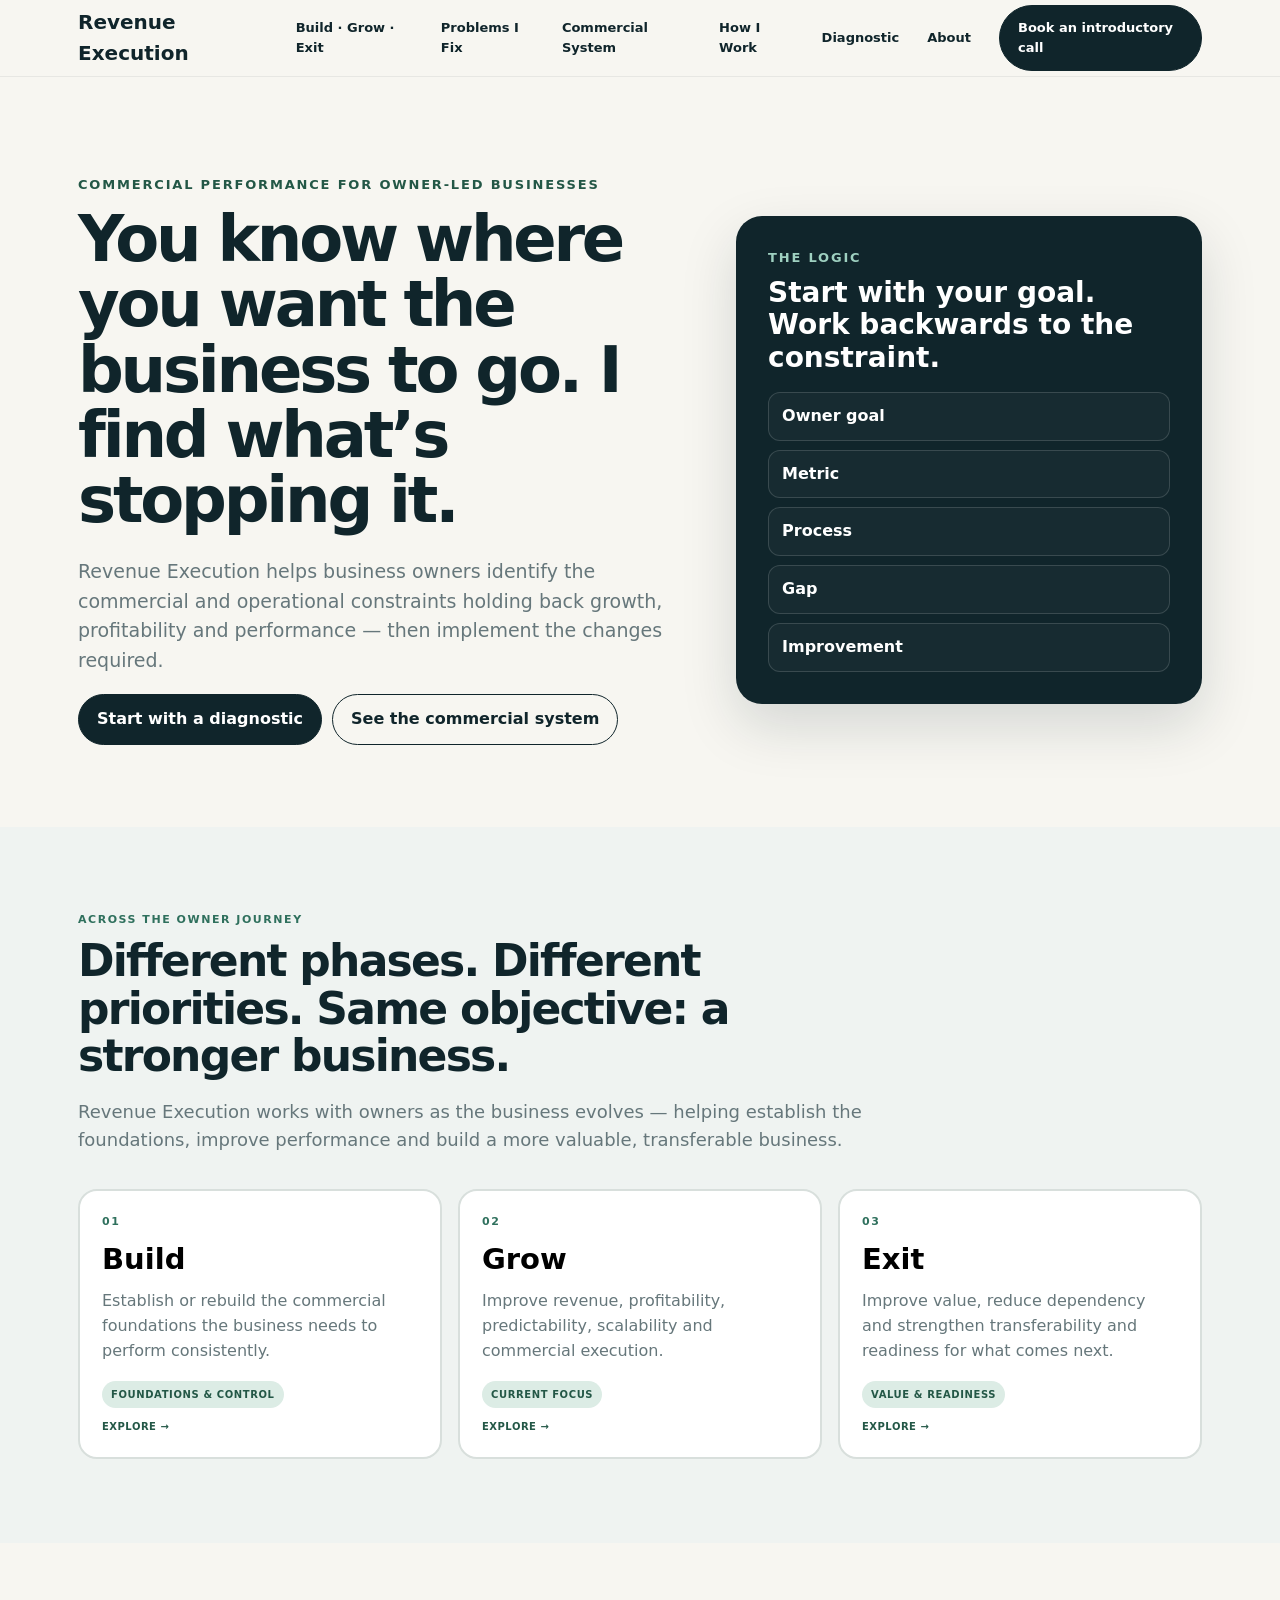
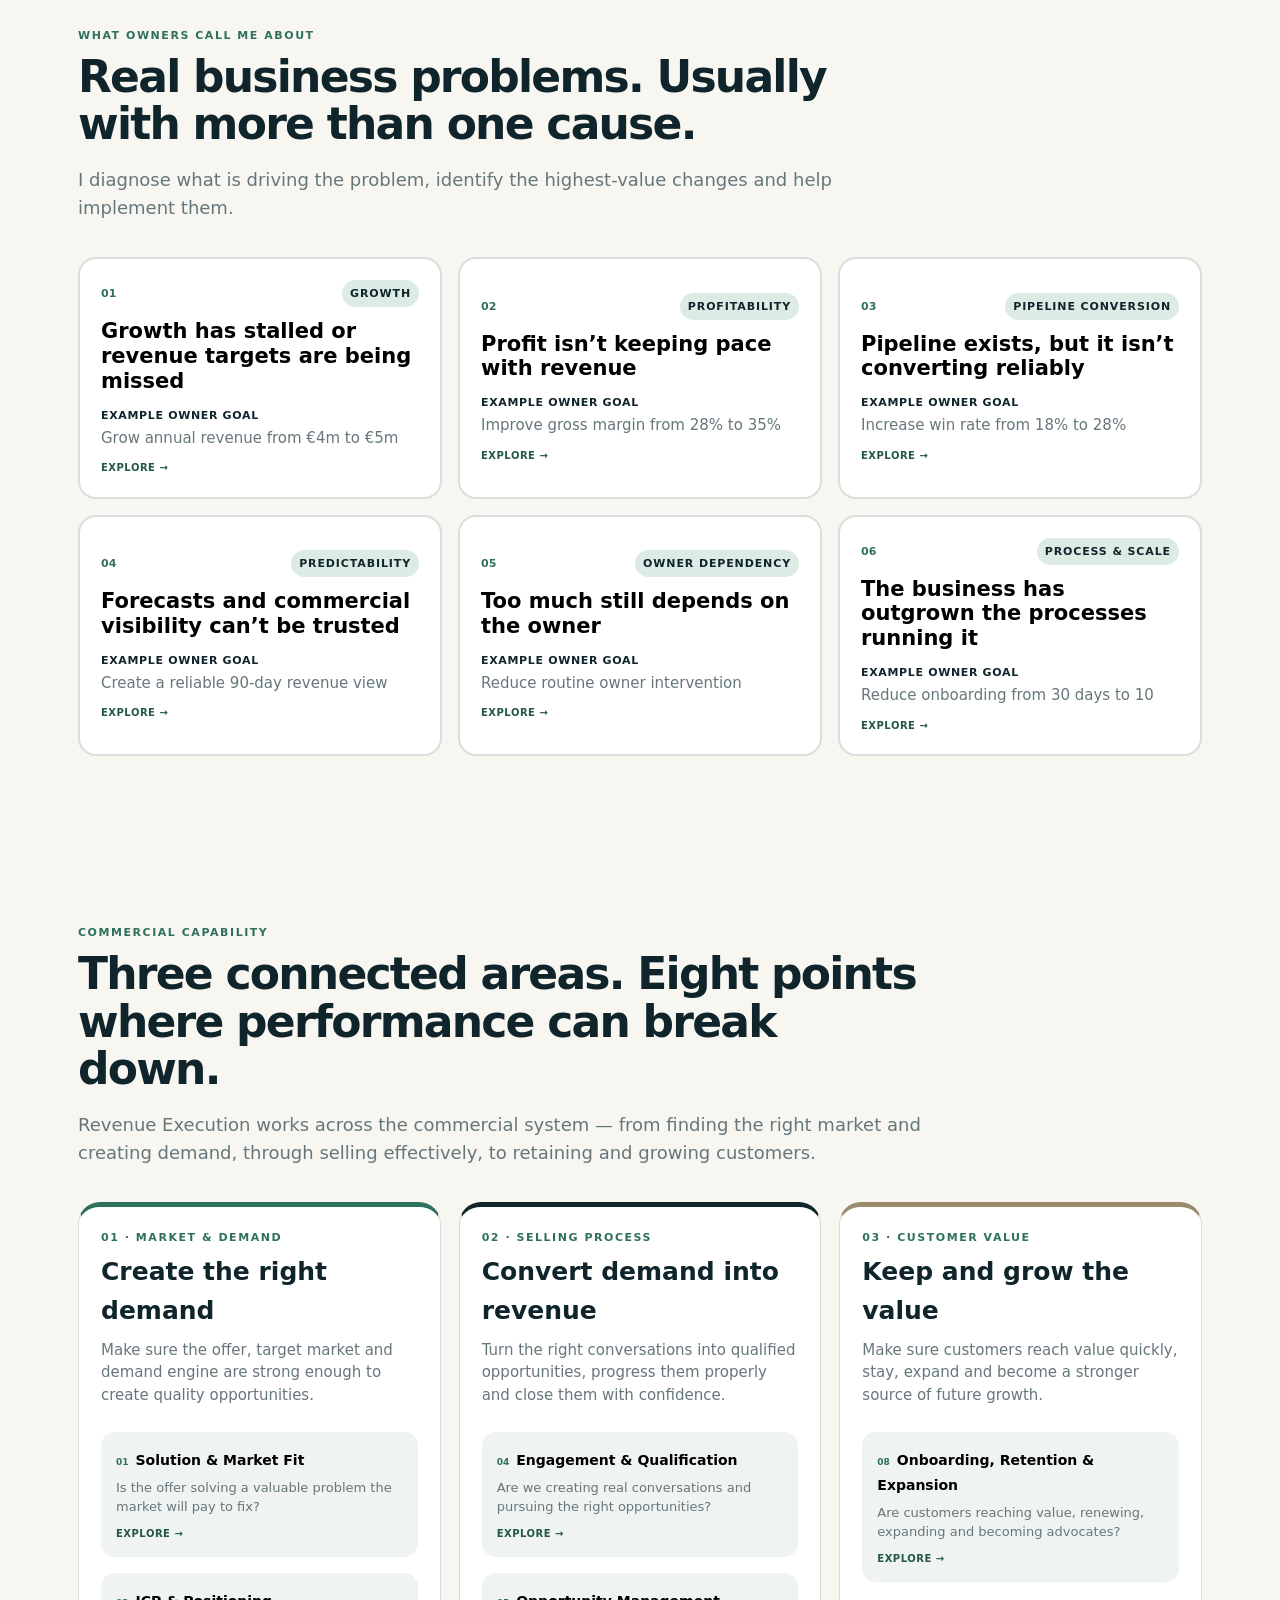
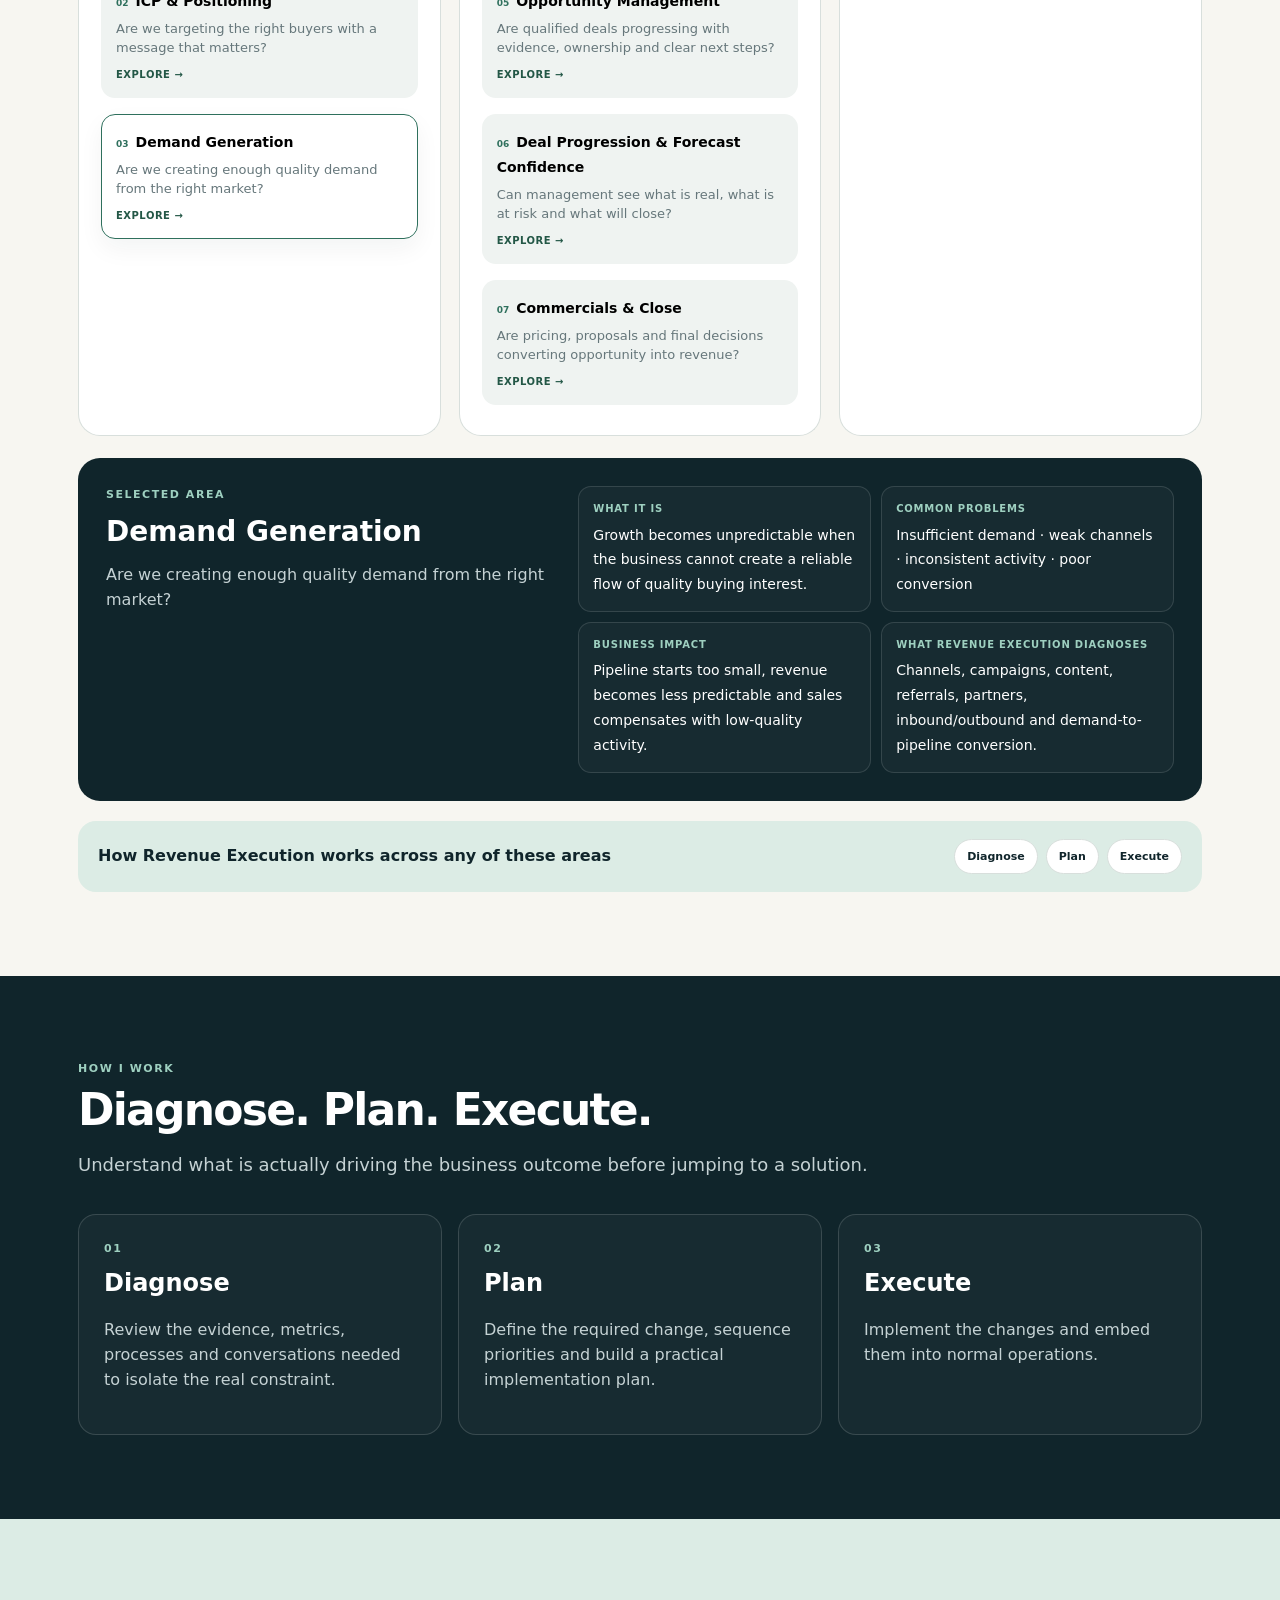
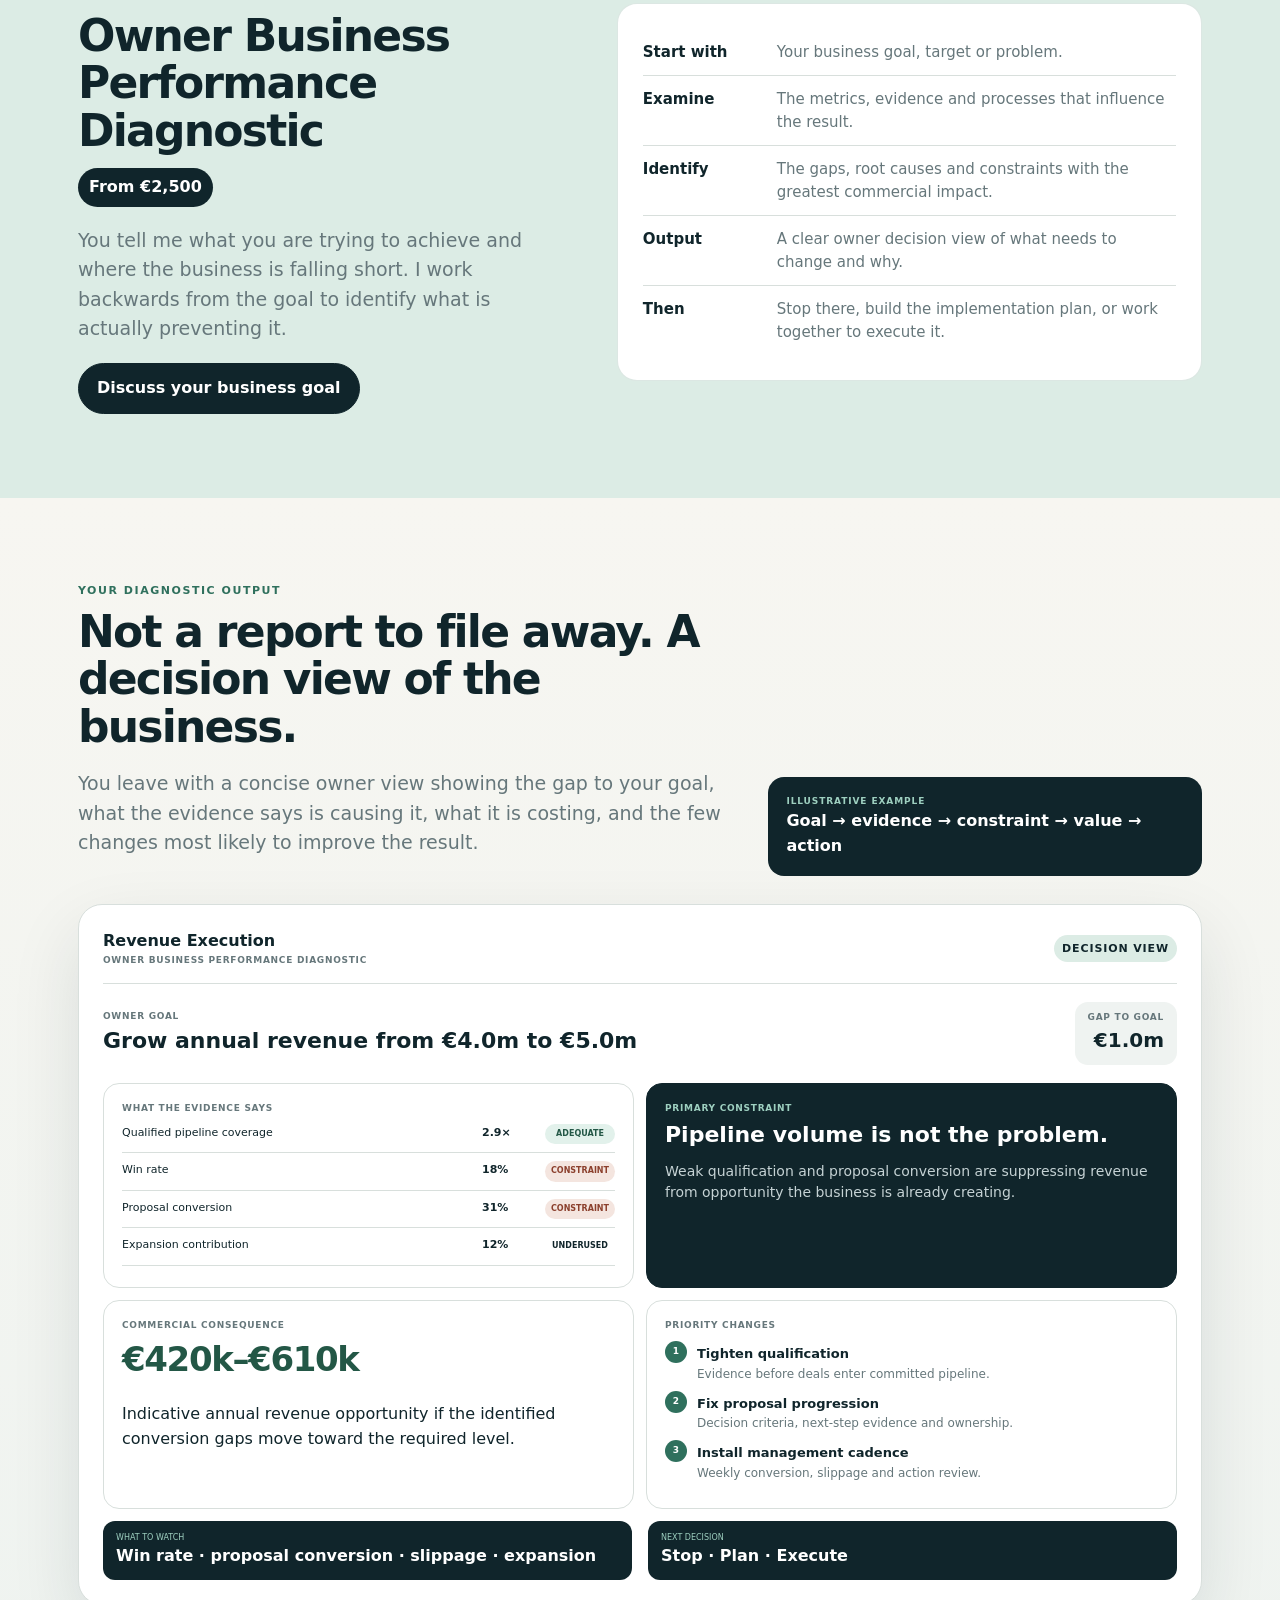
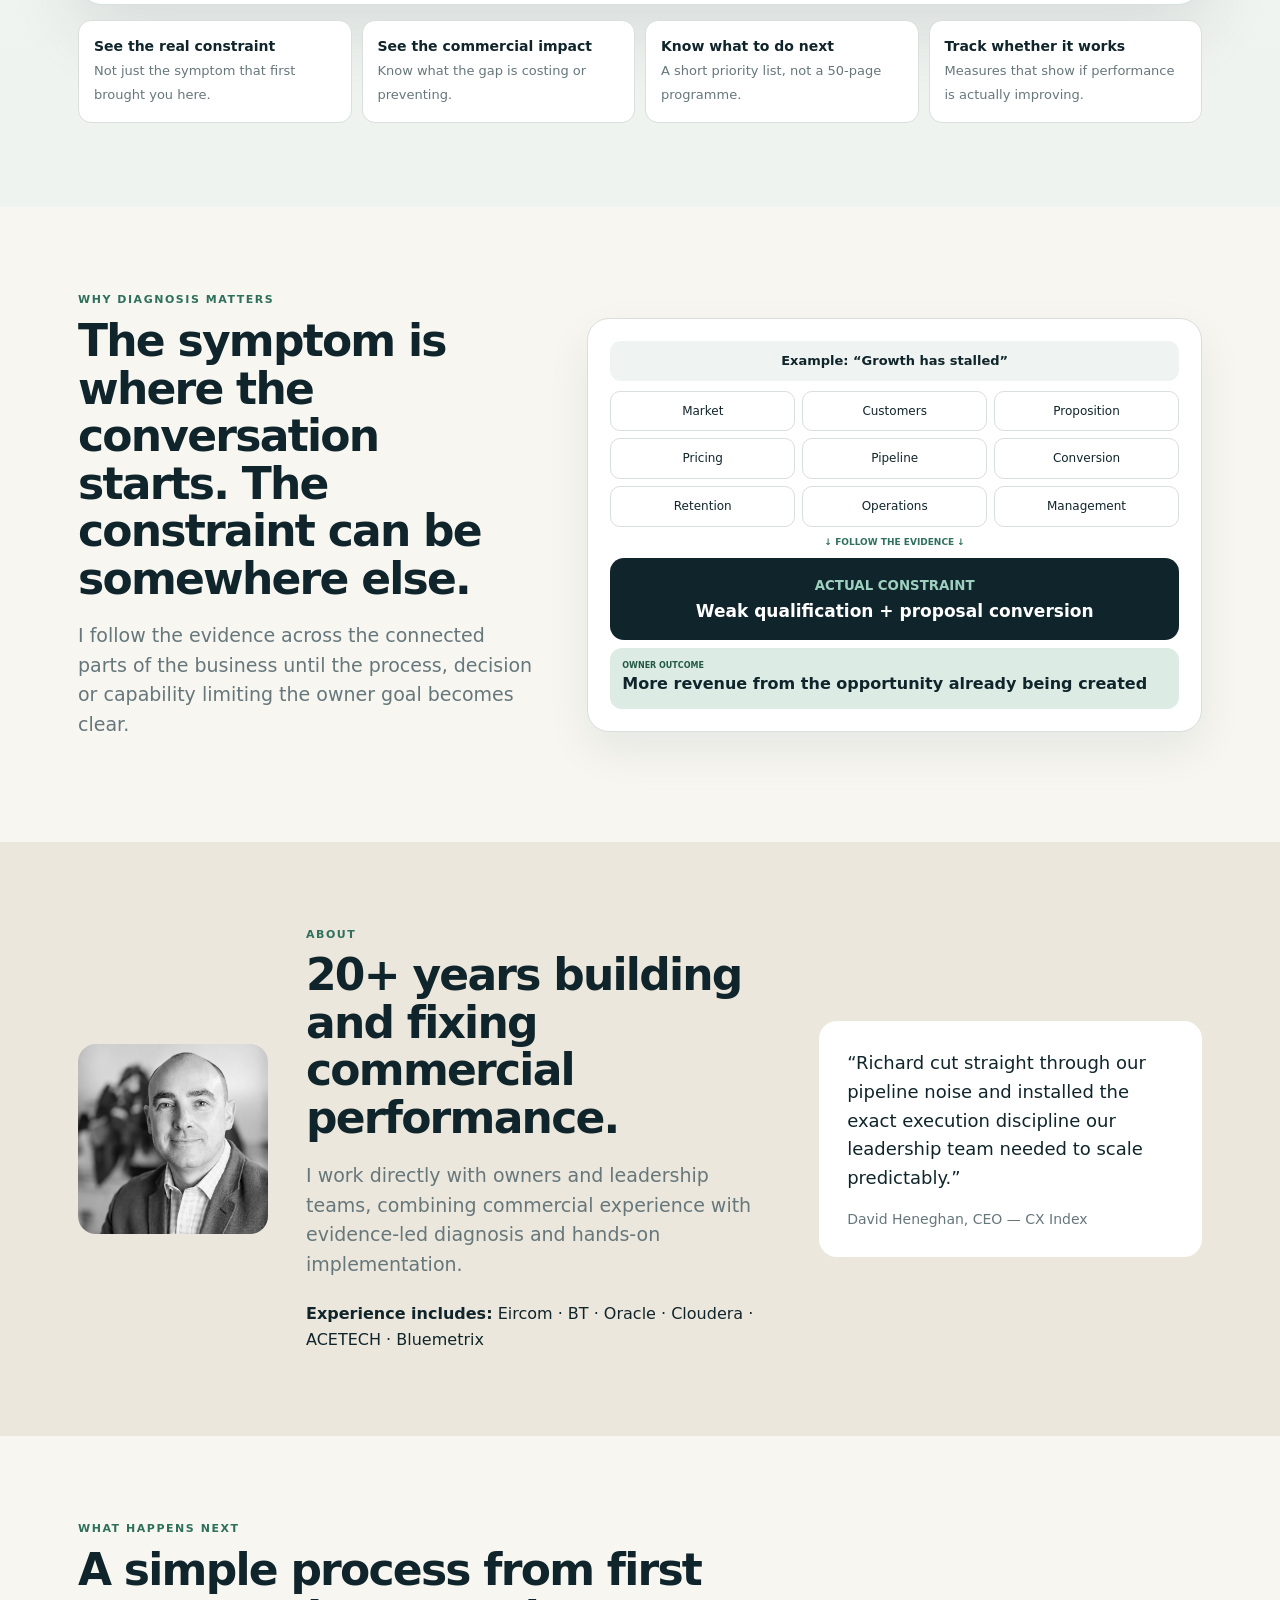
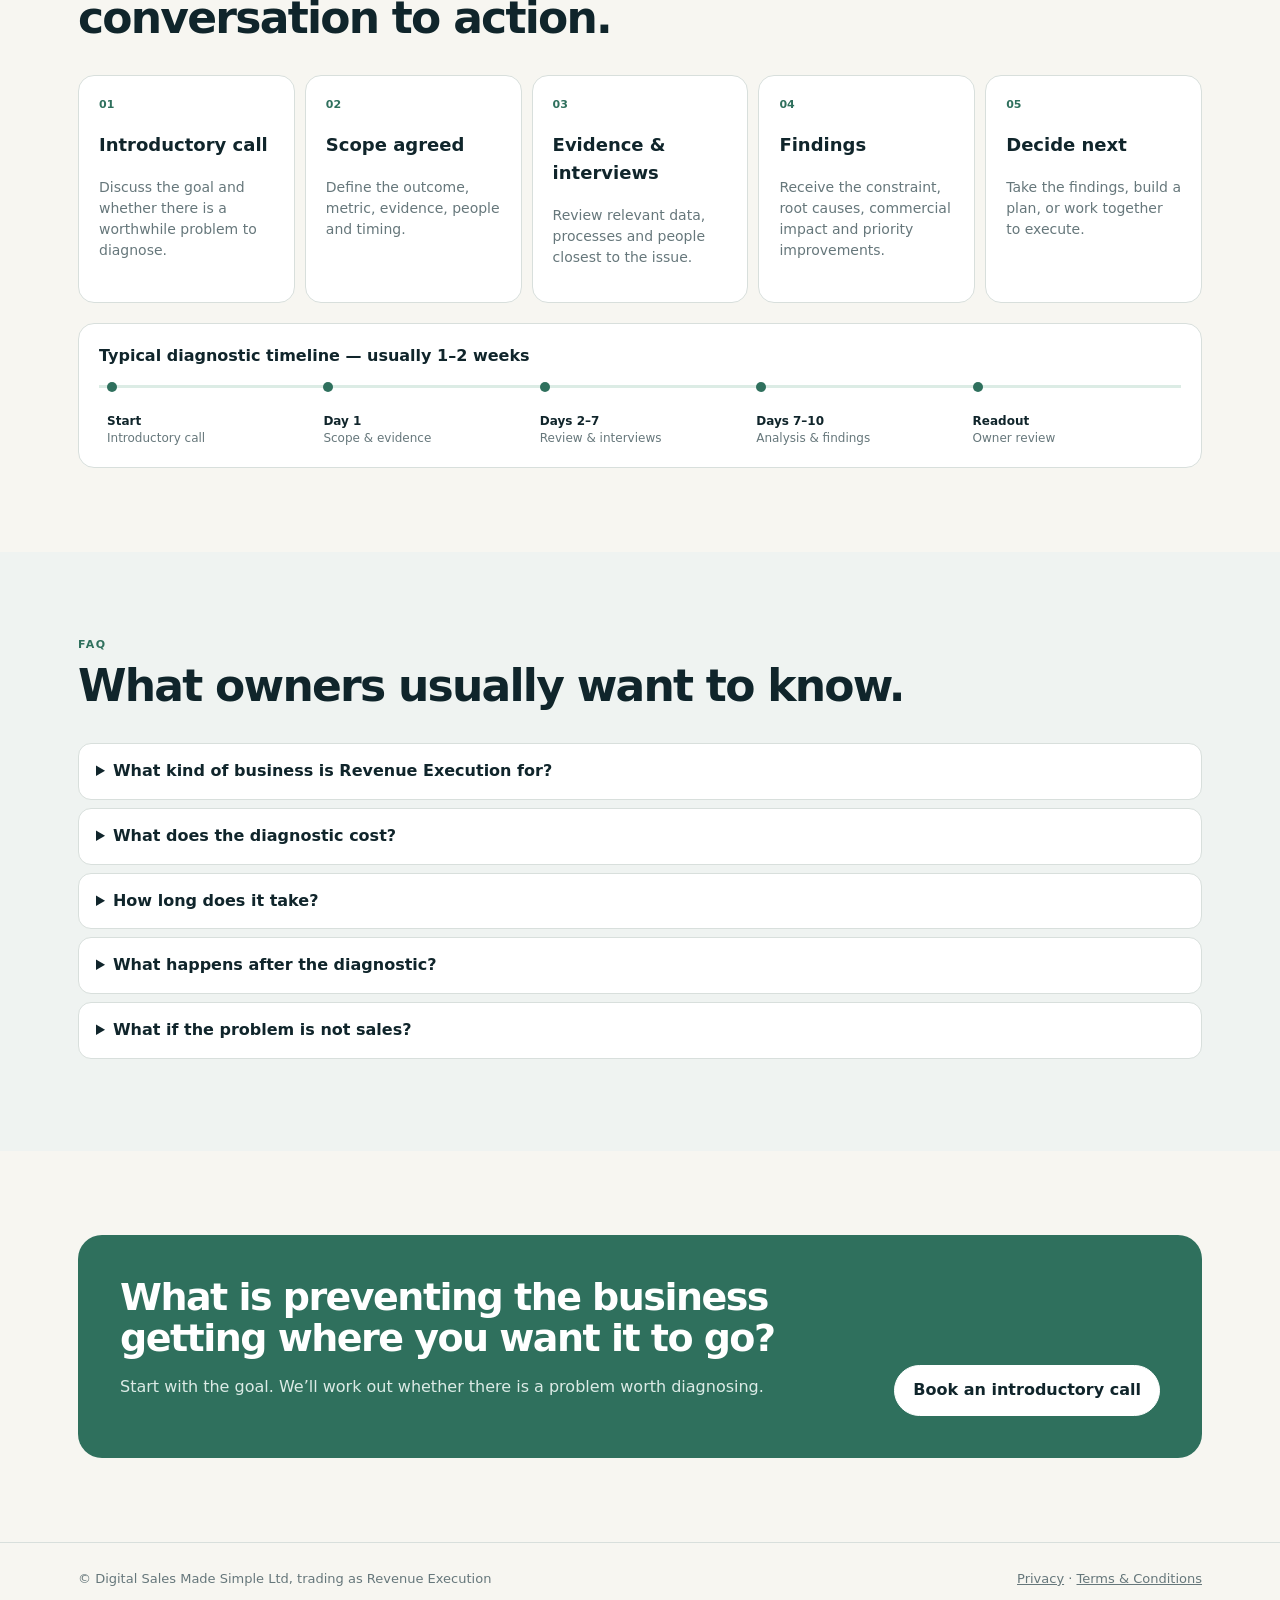
==== index.html @ d306bb5e "Owner website V17: improve expanded detail heading readability" ====
<!doctype html>
<!-- Revenue Execution Owner Website V17 -->
<html lang="en">
<head>
<meta charset="utf-8">
<meta name="viewport" content="width=device-width,initial-scale=1">
<meta name="description" content="Revenue Execution helps business owners identify what is preventing the business achieving its goals, determine what needs to change, and implement the commercial and operational improvements required.">
<title>Revenue Execution — Commercial Performance for Owner-Led Businesses</title>
<style>
:root{--i:#10252b;--p:#f7f6f1;--w:#fff;--m:#dcece5;--g:#2f705d;--g2:#235746;--x:#66777b;--l:#d8dfdc;--s:#eff3f1;--a:#ece7dc}
*{box-sizing:border-box}html{scroll-behavior:smooth}body{margin:0;background:var(--p);color:var(--i);font-family:Inter,system-ui,sans-serif;line-height:1.55}
a{color:inherit;text-decoration:none}.wrap{max-width:1180px;margin:auto;padding:0 28px}
nav{position:sticky;top:0;z-index:20;background:#f7f6f1f2;border-bottom:1px solid #10252b12;backdrop-filter:blur(12px)}
.nav{min-height:76px;display:flex;align-items:center;justify-content:space-between;gap:18px}.brand{font-weight:900;font-size:20px}.links{display:flex;align-items:center;gap:28px;font-size:13px;font-weight:750}
.btn{display:inline-flex;padding:12px 18px;border-radius:999px;background:var(--i);color:#fff;font-weight:800;border:1px solid var(--i)}.btn.alt{background:transparent;color:var(--i)}
section{padding:84px 0}.ey{font-size:11px;text-transform:uppercase;letter-spacing:.14em;color:var(--g);font-weight:900}.hero .ey{font-size:13px;color:var(--g2)}
h1{font-size:64px;line-height:1.02;letter-spacing:-.05em;margin:12px 0 24px}h2{font-size:44px;line-height:1.08;letter-spacing:-.04em;margin:9px 0 14px}
.lead{font-size:19px;color:var(--x);max-width:780px}.hero{padding:98px 0 82px}.hero-grid{display:grid;grid-template-columns:1.12fr .88fr;gap:65px;align-items:center}
.hero-card{background:var(--i);color:#fff;border-radius:26px;padding:32px;box-shadow:0 22px 55px #10252b25}.hero-card h3{font-size:28px;line-height:1.15;margin:9px 0 18px}
.logic{display:grid;gap:9px}.logic span{border:1px solid #ffffff25;border-radius:12px;padding:11px 13px;background:#ffffff08;font-weight:750}
.actions{display:flex;gap:10px;flex-wrap:wrap}.head{max-width:850px;margin-bottom:34px}.head p{color:var(--x);font-size:18px;line-height:1.6}

.journey{background:var(--s)}.journey-grid{display:grid;grid-template-columns:repeat(3,1fr);gap:16px}
.journey-card{width:100%;background:#fff;border:2px solid var(--l);border-radius:19px;padding:22px;min-height:190px;text-align:left;font:inherit;cursor:pointer;transition:.18s}.journey-card:hover,.journey-card.active{border-color:var(--g);transform:translateY(-2px);box-shadow:0 10px 24px #10252b0d}
.journey-card h3{font-size:29px;margin:7px 0}.journey-card p{color:var(--x);margin:0}.tag{display:inline-block;margin-top:17px;background:var(--m);color:var(--g2);padding:6px 9px;border-radius:999px;font-size:10px;font-weight:900;text-transform:uppercase;letter-spacing:.06em}.card-explore{display:block;margin-top:11px;font-size:10px;font-weight:900;color:var(--g2);text-transform:uppercase;letter-spacing:.05em}

.issues{display:grid;grid-template-columns:repeat(3,1fr);gap:16px}.issue{width:100%;background:#fff;border:2px solid var(--l);border-radius:18px;padding:21px;min-height:180px;transition:.18s;text-align:left;font:inherit;cursor:pointer}
.issue:hover,.issue.active{border-color:var(--g);transform:translateY(-2px);box-shadow:0 10px 24px #10252b0d}.top{display:flex;justify-content:space-between;gap:10px;align-items:center}.num{font-size:11px;font-weight:900;color:var(--g)}
.cat{font-size:11px;text-transform:uppercase;letter-spacing:.08em;background:var(--m);color:var(--i);padding:5px 8px;border-radius:999px;font-weight:900}.goal-label{display:block;margin:13px 0 3px;font-size:11px;text-transform:uppercase;letter-spacing:.06em;color:var(--i);font-weight:900}.issue h3{font-size:21px;line-height:1.18;margin:12px 0 8px}.issue p{font-size:15px;line-height:1.5;color:var(--x);margin:0}

.contextdetail{display:none;margin-top:18px;background:#fff;color:var(--i);border:1px solid var(--l);border-radius:18px;padding:22px;grid-template-columns:.8fr 1.2fr;gap:22px;box-shadow:0 12px 28px #10252b0b}.contextdetail.visible{display:grid}
.contextdetail h3{font-size:24px;margin:6px 0 8px}.contextdetail p{color:var(--x);margin:0}.contextdetail .ey{font-size:13px;color:var(--i)!important;letter-spacing:.1em}.contextdetail .goal-label{font-size:12px;color:var(--i)!important;letter-spacing:.06em}.contextgrid{display:grid;grid-template-columns:1fr 1fr;gap:9px}
.contextbox{border:1px solid var(--l);background:var(--s);border-radius:12px;padding:13px}.contextbox b{display:block;font-size:12px;text-transform:uppercase;letter-spacing:.07em;color:var(--g2);margin-bottom:5px}.contextbox span{font-size:14px;line-height:1.5;color:var(--i)}

.commercial{background:var(--p)}.zones{display:grid;grid-template-columns:repeat(3,1fr);gap:18px}
.zone{background:#fff;border:1px solid var(--l);border-radius:22px;padding:22px}.zone.market{border-top:5px solid var(--g)}.zone.sell{border-top:5px solid var(--i)}.zone.customer{border-top:5px solid #9a8b6f}
.zone h3{font-size:25px;margin:7px 0 8px}.zone p{font-size:15px;line-height:1.5;margin:0 0 18px;color:var(--x)}
.stage{width:100%;background:var(--s);border:1px solid transparent;border-radius:14px;padding:15px 14px;margin:8px 0;text-align:left;cursor:pointer;font:inherit;transition:.18s}
.stage:hover,.stage.active{background:#fff;border-color:var(--g);box-shadow:0 10px 24px #10252b0d}.stage .n{font-size:9px;font-weight:900;color:var(--g);margin-right:7px}.stage b{font-size:14px}
.stage small{display:block;color:var(--x);font-size:13px;margin-top:6px;line-height:1.45}.stage .explore{display:block;margin-top:9px;font-size:10px;font-weight:900;color:var(--g2);text-transform:uppercase;letter-spacing:.05em}
.comdetail{margin-top:22px;background:var(--i);color:#fff;border-radius:22px;padding:28px;display:grid;grid-template-columns:.85fr 1.15fr;gap:32px}
.comdetail h3{font-size:28px;margin:7px 0 10px}.comdetail p{color:#c5d2d4;margin:0}.detailgrid{display:grid;grid-template-columns:1fr 1fr;gap:10px}
.box{border:1px solid #ffffff20;background:#ffffff08;border-radius:13px;padding:14px}.box b{display:block;font-size:10px;text-transform:uppercase;letter-spacing:.08em;color:#9ed0c0;margin-bottom:6px}.box span{font-size:14px;line-height:1.5}
.methodbar{margin-top:20px;background:var(--m);border-radius:18px;padding:18px 20px;display:flex;justify-content:space-between;gap:20px;align-items:center}
.methodsteps{display:flex;gap:8px;flex-wrap:wrap}.methodsteps span{background:#fff;border:1px solid var(--l);border-radius:999px;padding:8px 12px;font-size:11px;font-weight:850}

.method{background:var(--i);color:#fff}.steps{display:grid;grid-template-columns:repeat(3,1fr);gap:16px}.step{border:1px solid #ffffff25;border-radius:18px;padding:25px;background:#ffffff08}
.step h3{font-size:24px;margin:8px 0}.step p{color:#c5d2d4}

.diagnostic{background:var(--m)}.diag{display:grid;grid-template-columns:.9fr 1.1fr;gap:60px;align-items:start}.price{display:inline-block;background:var(--i);color:#fff;padding:7px 11px;border-radius:999px;font-weight:850}
.diagbox{background:#fff;border:1px solid #2f705d2b;border-radius:20px;padding:25px}.row{display:grid;grid-template-columns:120px 1fr;gap:14px;padding:12px 0;border-bottom:1px solid var(--l);font-size:15px;line-height:1.5}.row:last-child{border:0}.row span{color:var(--x)}

.output{background:linear-gradient(180deg,var(--p),#eef3f0)}.outhead{display:grid;grid-template-columns:1.2fr .8fr;gap:40px;align-items:end;margin-bottom:28px}
.promise{background:var(--i);color:#fff;border-radius:16px;padding:18px}.promise span{display:block;font-size:9px;text-transform:uppercase;letter-spacing:.1em;color:#9ed0c0;font-weight:900}
.dashboard{background:#fff;border:1px solid var(--l);border-radius:24px;padding:24px;box-shadow:0 28px 70px #10252b1c}.bar,.goal,.foot{display:flex;justify-content:space-between;gap:16px;align-items:center}
.bar{padding-bottom:15px;border-bottom:1px solid var(--l)}.goal{padding:18px 0}.goal strong{font-size:22px}.badge{background:var(--s);padding:9px 13px;border-radius:13px;text-align:right}
.badge span,.label{display:block;font-size:9px;text-transform:uppercase;letter-spacing:.08em;color:var(--x);font-weight:900}.badge b{font-size:20px}.dashgrid{display:grid;grid-template-columns:1fr 1fr;gap:12px}
.card{border:1px solid var(--l);border-radius:16px;padding:18px;min-height:205px}.metric{display:grid;grid-template-columns:1fr 55px 70px;gap:8px;padding:8px 0;border-bottom:1px solid var(--l);font-size:11px}
.metric em{font-style:normal;font-size:8px;font-weight:900;text-transform:uppercase;text-align:center;padding:4px;border-radius:999px}.ok{background:#e2f1eb;color:var(--g2)}.bad{background:#f4e5df;color:#8b3f2c}
.rootcard{background:var(--i);color:#fff;border-color:var(--i)}.rootcard .label{color:#9ed0c0}.rootcard h3{font-size:22px;line-height:1.15;margin:6px 0}.rootcard p{font-size:14px;line-height:1.5;color:#c5d2d4}
.value{font-size:34px;font-weight:900;color:var(--g2);letter-spacing:-.04em}.action{display:grid;grid-template-columns:24px 1fr;gap:8px;margin:8px 0}.action i{font-style:normal;width:22px;height:22px;border-radius:50%;display:grid;place-items:center;background:var(--g);color:#fff;font-size:9px;font-weight:900}
.action b{font-size:13px}.action span{display:block;font-size:12px;line-height:1.4;color:var(--x)}.foot{margin-top:12px}.foot div{flex:1;background:var(--i);color:#fff;border-radius:12px;padding:11px 13px}.foot span{display:block;color:#9ed0c0;font-size:8px;text-transform:uppercase}
.benefits{display:grid;grid-template-columns:repeat(4,1fr);gap:10px;margin-top:15px}.benefits div{background:#fff;border:1px solid var(--l);border-radius:13px;padding:15px}.benefits b{display:block;font-size:14px}.benefits span{font-size:13px;line-height:1.45;color:var(--x)}

.constraint{display:grid;grid-template-columns:.85fr 1.15fr;gap:55px;align-items:center}.map{background:#fff;border:1px solid var(--l);border-radius:22px;padding:22px;box-shadow:0 18px 45px #10252b12}
.symptom{text-align:center;background:var(--s);padding:10px;border-radius:11px;font-weight:850;font-size:13px}.lanes{display:grid;gap:7px;margin-top:10px}.lane{display:grid;grid-template-columns:repeat(3,1fr);gap:7px}
.lane span{border:1px solid var(--l);border-radius:10px;padding:10px;text-align:center;font-size:12px}.arrow{text-align:center;color:var(--g);font-size:9px;font-weight:900;text-transform:uppercase;padding:9px}
.focus{background:var(--i);color:#fff;border-radius:14px;padding:15px;text-align:center}.focus small{color:#9ed0c0;text-transform:uppercase;font-weight:900}.focus strong{display:block;font-size:17px}.result{background:var(--m);border-radius:12px;padding:12px;margin-top:8px}.result span{display:block;font-size:8px;text-transform:uppercase;color:var(--g2);font-weight:900}

.proof{background:var(--a)}.proofgrid{display:grid;grid-template-columns:minmax(0,1.35fr) minmax(320px,.75fr);gap:52px;align-items:center}.about{display:grid;grid-template-columns:190px minmax(0,1fr);gap:38px;align-items:center}.about img{width:190px;aspect-ratio:1;object-fit:cover;border-radius:18px}.about h2{margin:8px 0 20px;max-width:560px}.about .lead{margin:0 0 22px;max-width:620px}.about p:last-child{margin:0;line-height:1.6}
blockquote{margin:0;background:#fff;border-radius:18px;padding:28px;font-size:18px;line-height:1.6}blockquote small{display:block;margin-top:16px;color:var(--x);font-size:14px;line-height:1.45}

.process{display:grid;grid-template-columns:repeat(5,1fr);gap:10px}.pc{background:#fff;border:1px solid var(--l);border-radius:16px;padding:20px;min-height:190px}.pc h3{font-size:18px}.pc p{font-size:14px;line-height:1.5;color:var(--x)}
.timeline{margin-top:20px;background:#fff;border:1px solid var(--l);border-radius:16px;padding:20px}.track{display:grid;grid-template-columns:repeat(5,1fr);margin-top:16px}.t{padding:25px 8px 0;border-top:3px solid var(--m);font-size:12px;line-height:1.4;position:relative}
.t:before{content:"";position:absolute;top:-6px;width:10px;height:10px;border-radius:50%;background:var(--g)}.t span{display:block;color:var(--x)}

.faq{background:var(--s)}details{background:#fff;border:1px solid var(--l);border-radius:13px;padding:0 17px;margin:8px 0}summary{cursor:pointer;font-weight:800;padding:15px 0}details p{color:var(--x);font-size:15px;line-height:1.55}
.cta{background:var(--g);color:#fff;border-radius:24px;padding:42px;display:flex;justify-content:space-between;gap:25px;align-items:end}.cta h2{font-size:38px;margin:0}.cta p{color:#dcebe6}.cta .btn{background:#fff;color:var(--i);border-color:#fff;white-space:nowrap}
footer{padding:26px 0;border-top:1px solid var(--l);font-size:13px;color:var(--x)}.footer{display:flex;justify-content:space-between;gap:15px;flex-wrap:wrap}.footer a{text-decoration:underline}

@media(max-width:980px){
.hero-grid,.diag,.outhead,.constraint,.proofgrid,.comdetail,.contextdetail{grid-template-columns:1fr}
.issues,.steps{grid-template-columns:1fr 1fr}.journey-grid,.zones{grid-template-columns:1fr}.benefits,.process{grid-template-columns:1fr 1fr}
.links a:not(.btn){display:none}h1{font-size:48px}
}
@media(max-width:650px){
.wrap{padding:0 19px}.issues,.steps,.benefits,.process,.dashgrid,.detailgrid,.contextgrid{grid-template-columns:1fr}
.bar,.goal,.foot,.cta,.methodbar{align-items:flex-start;flex-direction:column}.foot div{width:100%}.about{grid-template-columns:1fr}
.track{grid-template-columns:1fr}.t{border-top:0;border-left:3px solid var(--m);padding:4px 0 14px 18px}.t:before{top:4px;left:-6px}.row{grid-template-columns:1fr}.lane{grid-template-columns:1fr}h1{font-size:39px}
}
.links a:not(.btn){transition:color .18s ease,opacity .18s ease}
.links a:not(.btn):hover{color:var(--g);opacity:.88}

</style>
</head>
<body>

<nav><div class="wrap nav">
<a class="brand" href="#top">Revenue Execution</a>
<div class="links">
<a href="#journey">Build · Grow · Exit</a>
<a href="#issues">Problems I Fix</a>
<a href="#commercial">Commercial System</a>
<a href="#method">How I Work</a>
<a href="#diagnostic">Diagnostic</a>
<a href="#about">About</a>
<a class="btn" href="https://calendar.app.google/mh5X91ErPgUXtCqR7" target="_blank">Book an introductory call</a>
</div></div></nav>

<header class="hero" id="top"><div class="wrap hero-grid">
<div>
<div class="ey">Commercial performance for owner-led businesses</div>
<h1>You know where you want the business to go. I find what’s stopping it.</h1>
<p class="lead">Revenue Execution helps business owners identify the commercial and operational constraints holding back growth, profitability and performance — then implement the changes required.</p>
<div class="actions"><a class="btn" href="#diagnostic">Start with a diagnostic</a><a class="btn alt" href="#commercial">See the commercial system</a></div>
</div>
<div class="hero-card">
<div class="ey" style="color:#9ed0c0">The logic</div>
<h3>Start with your goal. Work backwards to the constraint.</h3>
<div class="logic"><span>Owner goal</span><span>Metric</span><span>Process</span><span>Gap</span><span>Improvement</span></div>
</div>
</div></header>

<section class="journey" id="journey"><div class="wrap">
<div class="head"><div class="ey">Across the owner journey</div><h2>Different phases. Different priorities. Same objective: a stronger business.</h2>
<p>Revenue Execution works with owners as the business evolves — helping establish the foundations, improve performance and build a more valuable, transferable business.</p></div>
<div class="journey-grid">
<button class="journey-card" data-journey="0"><div class="ey">01</div><h3>Build</h3><p>Establish or rebuild the commercial foundations the business needs to perform consistently.</p><span class="tag">Foundations & control</span><span class="card-explore">Explore →</span></button>
<button class="journey-card grow" data-journey="1"><div class="ey">02</div><h3>Grow</h3><p>Improve revenue, profitability, predictability, scalability and commercial execution.</p><span class="tag">Current focus</span><span class="card-explore">Explore →</span></button>
<button class="journey-card" data-journey="2"><div class="ey">03</div><h3>Exit</h3><p>Improve value, reduce dependency and strengthen transferability and readiness for what comes next.</p><span class="tag">Value & readiness</span><span class="card-explore">Explore →</span></button>
</div>
<div class="contextdetail" id="journeyDetail"></div>
</div></section>

<section id="issues"><div class="wrap">
<div class="head"><div class="ey">What owners call me about</div><h2>Real business problems. Usually with more than one cause.</h2>
<p>I diagnose what is driving the problem, identify the highest-value changes and help implement them.</p></div>
<div class="issues" id="issuesGrid"></div>
<div class="contextdetail" id="issueDetail"></div>
</div></section>

<section class="commercial" id="commercial"><div class="wrap">
<div class="head"><div class="ey">Commercial capability</div><h2>Three connected areas. Eight points where performance can break down.</h2>
<p>Revenue Execution works across the commercial system — from finding the right market and creating demand, through selling effectively, to retaining and growing customers.</p></div>

<div class="zones">
<div class="zone market">
<div class="ey">01 · Market & Demand</div><h3>Create the right demand</h3>
<p>Make sure the offer, target market and demand engine are strong enough to create quality opportunities.</p>
<button class="stage" data-i="0"><span class="n">01</span><b>Solution & Market Fit</b><small>Is the offer solving a valuable problem the market will pay to fix?</small><span class="explore">Explore →</span></button>
<button class="stage" data-i="1"><span class="n">02</span><b>ICP & Positioning</b><small>Are we targeting the right buyers with a message that matters?</small><span class="explore">Explore →</span></button>
<button class="stage" data-i="2"><span class="n">03</span><b>Demand Generation</b><small>Are we creating enough quality demand from the right market?</small><span class="explore">Explore →</span></button>
</div>

<div class="zone sell">
<div class="ey">02 · Selling Process</div><h3>Convert demand into revenue</h3>
<p>Turn the right conversations into qualified opportunities, progress them properly and close them with confidence.</p>
<button class="stage" data-i="3"><span class="n">04</span><b>Engagement & Qualification</b><small>Are we creating real conversations and pursuing the right opportunities?</small><span class="explore">Explore →</span></button>
<button class="stage" data-i="4"><span class="n">05</span><b>Opportunity Management</b><small>Are qualified deals progressing with evidence, ownership and clear next steps?</small><span class="explore">Explore →</span></button>
<button class="stage" data-i="5"><span class="n">06</span><b>Deal Progression & Forecast Confidence</b><small>Can management see what is real, what is at risk and what will close?</small><span class="explore">Explore →</span></button>
<button class="stage" data-i="6"><span class="n">07</span><b>Commercials & Close</b><small>Are pricing, proposals and final decisions converting opportunity into revenue?</small><span class="explore">Explore →</span></button>
</div>

<div class="zone customer">
<div class="ey">03 · Customer Value</div><h3>Keep and grow the value</h3>
<p>Make sure customers reach value quickly, stay, expand and become a stronger source of future growth.</p>
<button class="stage" data-i="7"><span class="n">08</span><b>Onboarding, Retention & Expansion</b><small>Are customers reaching value, renewing, expanding and becoming advocates?</small><span class="explore">Explore →</span></button>
</div>
</div>

<div class="comdetail" id="comdetail"></div>
<div class="methodbar"><strong>How Revenue Execution works across any of these areas</strong><div class="methodsteps"><span>Diagnose</span><span>Plan</span><span>Execute</span></div></div>
</div></section>

<section class="method" id="method"><div class="wrap">
<div class="head"><div class="ey" style="color:#9ed0c0">How I work</div><h2>Diagnose. Plan. Execute.</h2>
<p style="color:#c5d2d4">Understand what is actually driving the business outcome before jumping to a solution.</p></div>
<div class="steps">
<div class="step"><div class="ey" style="color:#9ed0c0">01</div><h3>Diagnose</h3><p>Review the evidence, metrics, processes and conversations needed to isolate the real constraint.</p></div>
<div class="step"><div class="ey" style="color:#9ed0c0">02</div><h3>Plan</h3><p>Define the required change, sequence priorities and build a practical implementation plan.</p></div>
<div class="step"><div class="ey" style="color:#9ed0c0">03</div><h3>Execute</h3><p>Implement the changes and embed them into normal operations.</p></div>
</div>
</div></section>

<section class="diagnostic" id="diagnostic"><div class="wrap diag">
<div><h2>Owner Business Performance Diagnostic</h2><div class="price">From €2,500</div>
<p class="lead">You tell me what you are trying to achieve and where the business is falling short. I work backwards from the goal to identify what is actually preventing it.</p>
<a class="btn" href="https://calendar.app.google/mh5X91ErPgUXtCqR7" target="_blank">Discuss your business goal</a></div>
<div class="diagbox">
<div class="row"><b>Start with</b><span>Your business goal, target or problem.</span></div>
<div class="row"><b>Examine</b><span>The metrics, evidence and processes that influence the result.</span></div>
<div class="row"><b>Identify</b><span>The gaps, root causes and constraints with the greatest commercial impact.</span></div>
<div class="row"><b>Output</b><span>A clear owner decision view of what needs to change and why.</span></div>
<div class="row"><b>Then</b><span>Stop there, build the implementation plan, or work together to execute it.</span></div>
</div>
</div></section>

<section class="output" id="output"><div class="wrap">
<div class="outhead"><div><div class="ey">Your diagnostic output</div><h2>Not a report to file away. A decision view of the business.</h2>
<p class="lead">You leave with a concise owner view showing the gap to your goal, what the evidence says is causing it, what it is costing, and the few changes most likely to improve the result.</p></div>
<div class="promise"><span>Illustrative example</span><strong>Goal → evidence → constraint → value → action</strong></div></div>

<div class="dashboard">
<div class="bar"><div><b>Revenue Execution</b><div class="label">Owner Business Performance Diagnostic</div></div><div class="cat">Decision view</div></div>
<div class="goal"><div><span class="label">Owner goal</span><strong>Grow annual revenue from €4.0m to €5.0m</strong></div><div class="badge"><span>Gap to goal</span><b>€1.0m</b></div></div>
<div class="dashgrid">
<div class="card"><div class="label">What the evidence says</div><div class="metric"><span>Qualified pipeline coverage</span><b>2.9×</b><em class="ok">Adequate</em></div><div class="metric"><span>Win rate</span><b>18%</b><em class="bad">Constraint</em></div><div class="metric"><span>Proposal conversion</span><b>31%</b><em class="bad">Constraint</em></div><div class="metric"><span>Expansion contribution</span><b>12%</b><em>Underused</em></div></div>
<div class="card rootcard"><div class="label">Primary constraint</div><h3>Pipeline volume is not the problem.</h3><p>Weak qualification and proposal conversion are suppressing revenue from opportunity the business is already creating.</p></div>
<div class="card"><div class="label">Commercial consequence</div><div class="value">€420k–€610k</div><p>Indicative annual revenue opportunity if the identified conversion gaps move toward the required level.</p></div>
<div class="card"><div class="label">Priority changes</div><div class="action"><i>1</i><div><b>Tighten qualification</b><span>Evidence before deals enter committed pipeline.</span></div></div><div class="action"><i>2</i><div><b>Fix proposal progression</b><span>Decision criteria, next-step evidence and ownership.</span></div></div><div class="action"><i>3</i><div><b>Install management cadence</b><span>Weekly conversion, slippage and action review.</span></div></div></div>
</div>
<div class="foot"><div><span>What to watch</span><b>Win rate · proposal conversion · slippage · expansion</b></div><div><span>Next decision</span><b>Stop · Plan · Execute</b></div></div>
</div>

<div class="benefits">
<div><b>See the real constraint</b><span>Not just the symptom that first brought you here.</span></div>
<div><b>See the commercial impact</b><span>Know what the gap is costing or preventing.</span></div>
<div><b>Know what to do next</b><span>A short priority list, not a 50-page programme.</span></div>
<div><b>Track whether it works</b><span>Measures that show if performance is actually improving.</span></div>
</div>
</div></section>

<section><div class="wrap constraint">
<div><div class="ey">Why diagnosis matters</div><h2>The symptom is where the conversation starts. The constraint can be somewhere else.</h2>
<p class="lead">I follow the evidence across the connected parts of the business until the process, decision or capability limiting the owner goal becomes clear.</p></div>
<div class="map"><div class="symptom">Example: “Growth has stalled”</div>
<div class="lanes"><div class="lane"><span>Market</span><span>Customers</span><span>Proposition</span></div><div class="lane"><span>Pricing</span><span>Pipeline</span><span>Conversion</span></div><div class="lane"><span>Retention</span><span>Operations</span><span>Management</span></div></div>
<div class="arrow">↓ follow the evidence ↓</div><div class="focus"><small>Actual constraint</small><strong>Weak qualification + proposal conversion</strong></div>
<div class="result"><span>Owner outcome</span><b>More revenue from the opportunity already being created</b></div></div>
</div></section>

<section class="proof" id="about"><div class="wrap proofgrid">
<div class="about"><img src="richard-fox-bw.png" alt="Richard Fox, Revenue Execution"><div><div class="ey">About</div><h2>20+ years building and fixing commercial performance.</h2>
<p class="lead">I work directly with owners and leadership teams, combining commercial experience with evidence-led diagnosis and hands-on implementation.</p>
<p><b>Experience includes:</b> Eircom · BT · Oracle · Cloudera · ACETECH · Bluemetrix</p></div></div>
<blockquote>“Richard cut straight through our pipeline noise and installed the exact execution discipline our leadership team needed to scale predictably.”<small>David Heneghan, CEO — CX Index</small></blockquote>
</div></section>

<section id="process"><div class="wrap">
<div class="head"><div class="ey">What happens next</div><h2>A simple process from first conversation to action.</h2></div>
<div class="process">
<div class="pc"><div class="num">01</div><h3>Introductory call</h3><p>Discuss the goal and whether there is a worthwhile problem to diagnose.</p></div>
<div class="pc"><div class="num">02</div><h3>Scope agreed</h3><p>Define the outcome, metric, evidence, people and timing.</p></div>
<div class="pc"><div class="num">03</div><h3>Evidence & interviews</h3><p>Review relevant data, processes and people closest to the issue.</p></div>
<div class="pc"><div class="num">04</div><h3>Findings</h3><p>Receive the constraint, root causes, commercial impact and priority improvements.</p></div>
<div class="pc"><div class="num">05</div><h3>Decide next</h3><p>Take the findings, build a plan, or work together to execute.</p></div>
</div>
<div class="timeline"><b>Typical diagnostic timeline — usually 1–2 weeks</b><div class="track">
<div class="t"><b>Start</b><span>Introductory call</span></div><div class="t"><b>Day 1</b><span>Scope & evidence</span></div><div class="t"><b>Days 2–7</b><span>Review & interviews</span></div><div class="t"><b>Days 7–10</b><span>Analysis & findings</span></div><div class="t"><b>Readout</b><span>Owner review</span></div>
</div></div>
</div></section>

<section class="faq" id="faq"><div class="wrap">
<div class="head"><div class="ey">FAQ</div><h2>What owners usually want to know.</h2></div>
<details><summary>What kind of business is Revenue Execution for?</summary><p>Owner-led businesses where growth, profitability, predictability, owner dependency or process constraints are materially affecting performance.</p></details>
<details><summary>What does the diagnostic cost?</summary><p>The Owner Business Performance Diagnostic starts from €2,500. Final scope depends on the outcome, evidence available and processes examined.</p></details>
<details><summary>How long does it take?</summary><p>Typically 1–2 weeks, depending on scope and access to information and people.</p></details>
<details><summary>What happens after the diagnostic?</summary><p>You can stop with the findings, ask me to build the implementation plan, or engage Revenue Execution to help execute the changes.</p></details>
<details><summary>What if the problem is not sales?</summary><p>That is why the work starts with diagnosis. The constraint may sit in market fit, demand generation, pricing, retention, operations, management, process, data or execution.</p></details>
</div></section>

<section><div class="wrap"><div class="cta"><div><h2>What is preventing the business getting where you want it to go?</h2><p>Start with the goal. We’ll work out whether there is a problem worth diagnosing.</p></div>
<a class="btn" href="https://calendar.app.google/mh5X91ErPgUXtCqR7" target="_blank">Book an introductory call</a></div></div></section>

<footer><div class="wrap footer"><div>© Digital Sales Made Simple Ltd, trading as Revenue Execution</div><div><a href="privacy.html">Privacy</a> · <a href="terms.html">Terms &amp; Conditions</a></div></div></footer>

<script>
const issueData=[
['growth','Growth','Growth has stalled or revenue targets are being missed','Grow annual revenue from €4m to €5m'],
['profit','Profitability','Profit isn’t keeping pace with revenue','Improve gross margin from 28% to 35%'],
['pipeline','Pipeline Conversion','Pipeline exists, but it isn’t converting reliably','Increase win rate from 18% to 28%'],
['predict','Predictability','Forecasts and commercial visibility can’t be trusted','Create a reliable 90-day revenue view'],
['dependency','Owner Dependency','Too much still depends on the owner','Reduce routine owner intervention'],
['scale','Process & Scale','The business has outgrown the processes running it','Reduce onboarding from 30 days to 10']
];
const ig=document.getElementById('issuesGrid');
issueData.forEach((d,i)=>{ig.innerHTML+=`<button class="issue" data-issue="${i}"><div class="top"><span class="num">0${i+1}</span><span class="cat">${d[1]}</span></div><h3>${d[2]}</h3><span class="goal-label">Example owner goal</span><p>${d[3]}</p><span class="card-explore">Explore →</span></button>`});

const journeyData=[
["Build","The business needs stronger commercial foundations before growth can become consistent.","Clarify the offer, target market, roles, core processes and management visibility.","Ad-hoc selling · unclear ownership · inconsistent process · limited visibility","Build the commercial foundations, controls and operating discipline needed for repeatable performance."],
["Grow","The foundations exist, but performance is not improving fast enough or consistently enough.","Increase revenue, profitability, predictability, conversion and scalability without adding unnecessary complexity.","Stalled growth · weak conversion · unreliable forecasts · margin pressure · owner bottlenecks","Identify the constraints holding back the growth goal and implement the highest-value commercial and operational improvements."],
["Exit","The priority shifts toward value, transferability and reducing risk or dependency before a future transaction or succession event.","Strengthen recurring performance, management independence, customer quality, predictability and evidence of commercial maturity.","Founder dependency · concentrated revenue · weak forecasting · inconsistent process · limited management visibility","Improve the quality, resilience and transferability of commercial performance so value is easier to evidence and defend."]
];
const journeyDetail=document.getElementById('journeyDetail');
const journeyButtons=[...document.querySelectorAll('.journey-card')];
function showJourney(i){const s=journeyData[i];journeyButtons.forEach((b,j)=>b.classList.toggle('active',j===i));journeyDetail.classList.add('visible');journeyDetail.innerHTML=`<div><div class="ey" style="color:#9ed0c0">${s[0]} context</div><h3>${s[0]}</h3><p>${s[1]}</p></div><div class="contextgrid"><div class="contextbox"><b>Owner priorities</b><span>${s[2]}</span></div><div class="contextbox"><b>Common constraints</b><span>${s[3]}</span></div><div class="contextbox" style="grid-column:1/-1"><b>How Revenue Execution helps</b><span>${s[4]}</span></div></div>`;}
journeyButtons.forEach(b=>b.addEventListener('click',()=>{showJourney(+b.dataset.journey);if(window.innerWidth<700)journeyDetail.scrollIntoView({behavior:'smooth',block:'start'});}));

const issueFlows=[
["Growth","Grow annual revenue from €4m to €5m","Revenue mix · pipeline creation · conversion · pricing · retention/expansion · commercial execution","Insufficient quality demand · weak ICP/message fit · poor qualification · low win rate · underused expansion","Find the highest-consequence growth constraint and quantify the improvement opportunity."],
["Profitability","Improve gross margin from 28% to 35%","Pricing · discounting · customer/product mix · delivery cost · rework · commercial terms","Discount leakage · poor pricing discipline · unprofitable work · avoidable delivery cost","Identify where margin is being lost and which commercial or operational changes will recover it."],
["Pipeline Conversion","Increase win rate from 18% to 28%","Qualification · stage progression · buyer evidence · proposal conversion · deal inspection","Inflated pipeline · weak qualification · stalled deals · poor proposals · late-stage loss","Separate pipeline volume from conversion quality and identify where real opportunities are being lost."],
["Predictability","Create a reliable 90-day revenue view","Pipeline coverage · stage evidence · forecast logic · slippage · renewal/expansion visibility","Forecast noise · optimistic stages · missing next steps · repeated slippage · late surprises","Establish which evidence and management disciplines are needed for a trustworthy forward revenue view."],
["Owner Dependency","Reduce routine owner intervention","Decision rights · management capability · customer relationships · process ownership · reporting","Owner approves everything · key relationships sit with founder · weak delegation · limited management visibility","Identify where dependency is structural and what needs to change for the business to operate with less owner involvement."],
["Process & Scale","Reduce onboarding from 30 days to 10","Workflow · handoffs · roles · systems · automation · management cadence","Manual work · repeated handoffs · rework · unclear ownership · process variation","Find the process bottlenecks preventing scale and define the changes that will improve throughput and consistency."]
];
const issueDetail=document.getElementById('issueDetail');
const issueButtons=[...document.querySelectorAll('.issue')];
function showIssue(i){const s=issueFlows[i];issueButtons.forEach((b,j)=>b.classList.toggle('active',j===i));issueDetail.classList.add('visible');issueDetail.innerHTML=`<div><div class="ey" style="color:#9ed0c0">${s[0]}</div><span class="goal-label" style="color:#9ed0c0">Example owner goal</span><h3>${s[1]}</h3><p>Start with the owner outcome, then work backwards through the evidence.</p></div><div class="contextgrid"><div class="contextbox"><b>What we examine</b><span>${s[2]}</span></div><div class="contextbox"><b>Common causes</b><span>${s[3]}</span></div><div class="contextbox" style="grid-column:1/-1"><b>Diagnostic objective</b><span>${s[4]}</span></div></div>`;}
issueButtons.forEach(b=>b.addEventListener('click',()=>{showIssue(+b.dataset.issue);if(window.innerWidth<700)issueDetail.scrollIntoView({behavior:'smooth',block:'start'});}));

const stages=[
["Solution & Market Fit","Is the offer solving a valuable problem the market will pay to fix?","Weak solution value or weak market fit makes every downstream commercial activity harder.","Weak differentiation · unclear value · low urgency · poor proof","Lower conversion, longer sales cycles, more price pressure and wasted commercial effort.","Customer value, problem urgency, willingness to pay, proof and differentiation."],
["ICP & Positioning","Are we targeting the right buyers with a message that matters?","Poor targeting and weak positioning waste demand-generation and selling effort before the process really starts.","Wrong accounts · weak persona fit · generic messaging · low response","Higher acquisition cost, low-quality pipeline and weak meeting conversion.","ICP, buyer roles, use cases, positioning, messaging and historical conversion."],
["Demand Generation","Are we creating enough quality demand from the right market?","Growth becomes unpredictable when the business cannot create a reliable flow of quality buying interest.","Insufficient demand · weak channels · inconsistent activity · poor conversion","Pipeline starts too small, revenue becomes less predictable and sales compensates with low-quality activity.","Channels, campaigns, content, referrals, partners, inbound/outbound and demand-to-pipeline conversion."],
["Engagement & Qualification","Are we creating real conversations and pursuing the right opportunities?","The business needs both enough engagement and discipline to separate real opportunities from noise.","Low meeting conversion · weak follow-up · pipeline inflation · poor disqualification","Selling capacity is wasted, pipeline confidence falls and win rates suffer.","Targeting, engagement, buyer evidence, qualification quality and disqualification discipline."],
["Opportunity Management","Are qualified deals progressing with evidence, ownership and clear next steps?","Qualified opportunities still need structured progression toward a buyer decision.","Stalled deals · ageing pipeline · unclear next actions · weak ownership","Sales cycles lengthen, deals slip and revenue is delayed or lost.","Stage progression, next actions, buyer commitments, ageing and ownership."],
["Deal Progression & Forecast Confidence","Can management see what is real, what is at risk and what will close?","Owners need reliable visibility early enough to intervene before revenue slips.","Forecast noise · slippage · weak evidence · late intervention","Poor visibility creates surprise misses, weak decisions and late management intervention.","Deal inspection, stage confidence, forecast logic, slippage and management cadence."],
["Commercials & Close","Are pricing, proposals and final decisions converting opportunity into revenue?","Late-stage commercial friction can destroy value created throughout the selling process.","Weak proposals · discount leakage · terms friction · late-stage loss","Margin erodes, decisions slow and otherwise winnable deals are lost.","Proposal quality, pricing, discounts, terms, negotiation, win/loss and close conversion."],
["Onboarding, Retention & Expansion","Are customers reaching value, renewing, expanding and becoming advocates?","Commercialisation is incomplete if customers sign but fail to realise value, renew or grow.","Slow onboarding · churn risk · weak expansion · low referencability","Lifetime value falls, churn rises and the business becomes too dependent on new-logo acquisition.","Time-to-value, adoption, retention, renewal, expansion and customer advocacy."]
]
const comdetail=document.getElementById("comdetail");
const buttons=[...document.querySelectorAll(".stage")];
function showStage(i){
 const s=stages[i];
 buttons.forEach((b,j)=>b.classList.toggle("active",j===i));
 comdetail.innerHTML=`<div><div class="ey" style="color:#9ed0c0">Selected area</div><h3>${s[0]}</h3><p>${s[1]}</p></div><div class="detailgrid"><div class="box"><b>What it is</b><span>${s[2]}</span></div><div class="box"><b>Common problems</b><span>${s[3]}</span></div><div class="box"><b>Business impact</b><span>${s[4]}</span></div><div class="box"><b>What Revenue Execution diagnoses</b><span>${s[5]}</span></div></div>`;
}
buttons.forEach(b=>b.addEventListener("click",()=>showStage(+b.dataset.i)));
showStage(2);
</script>
</body>
</html>
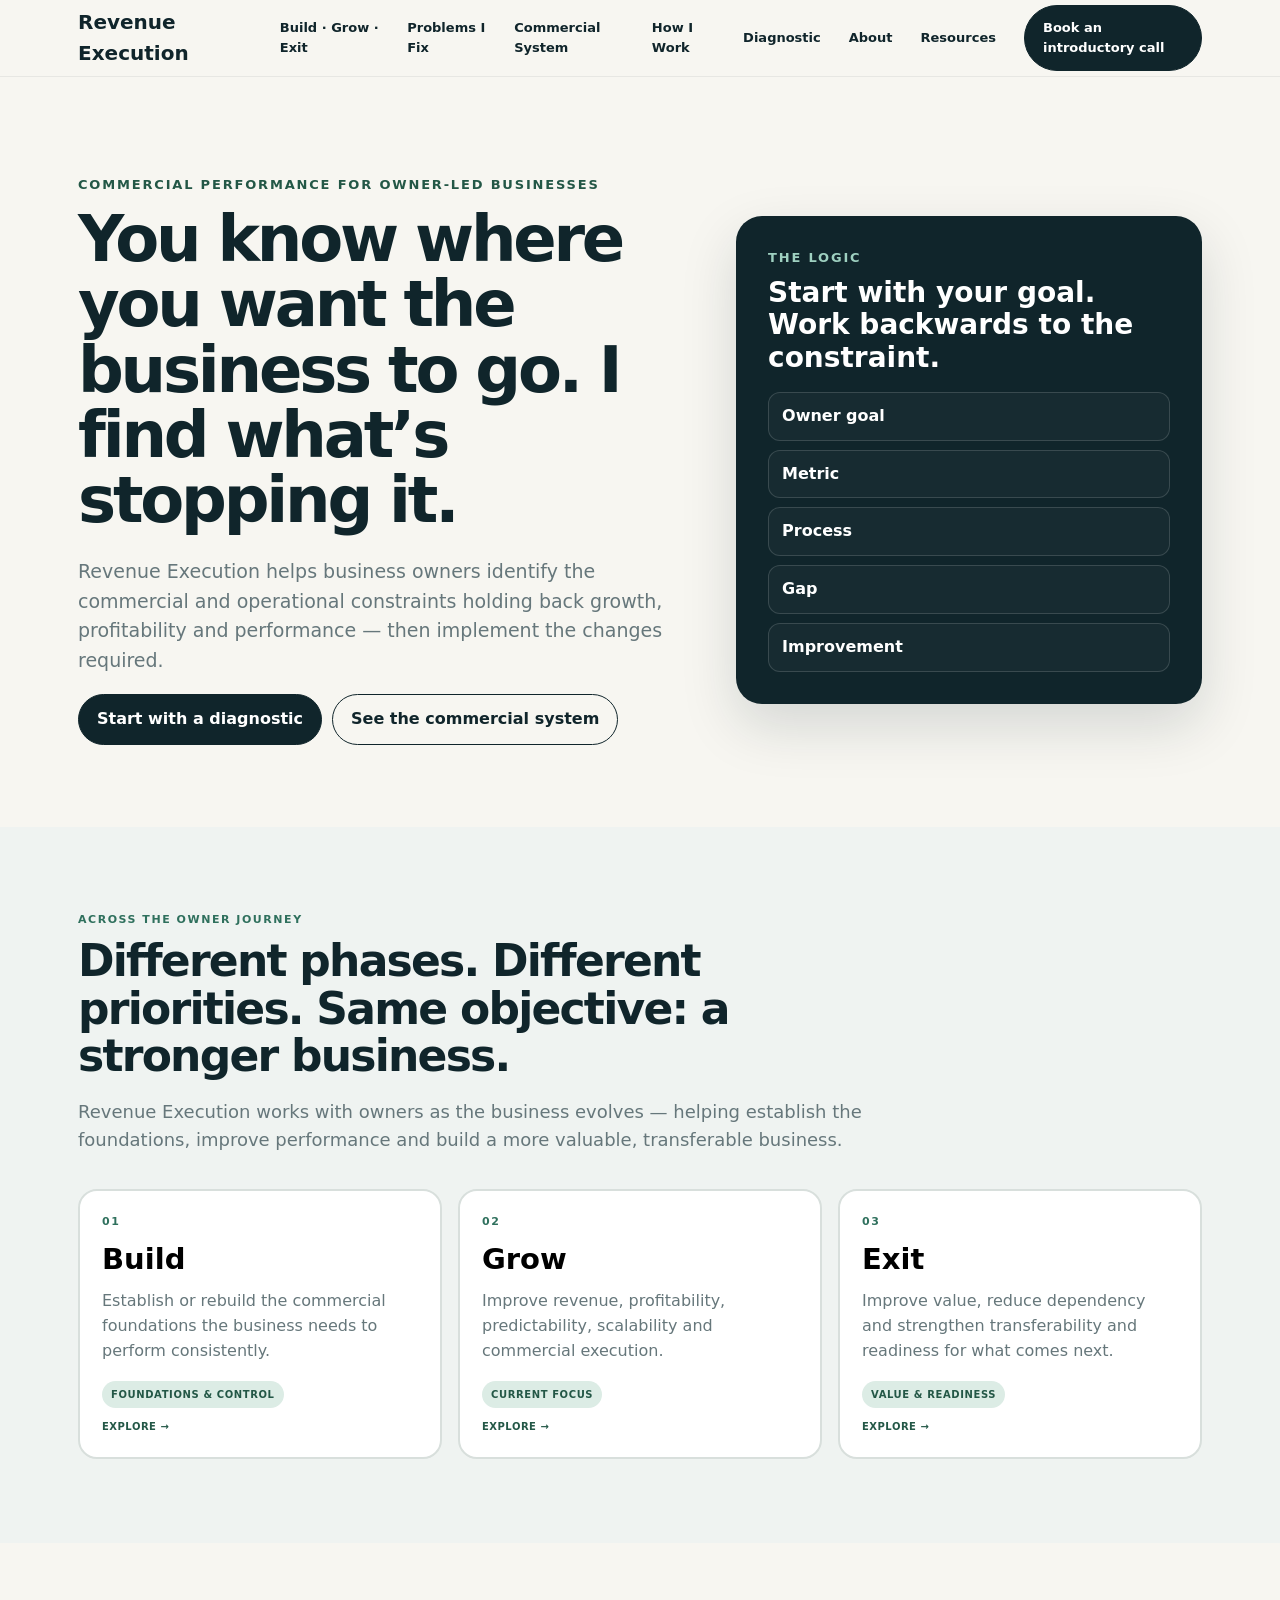
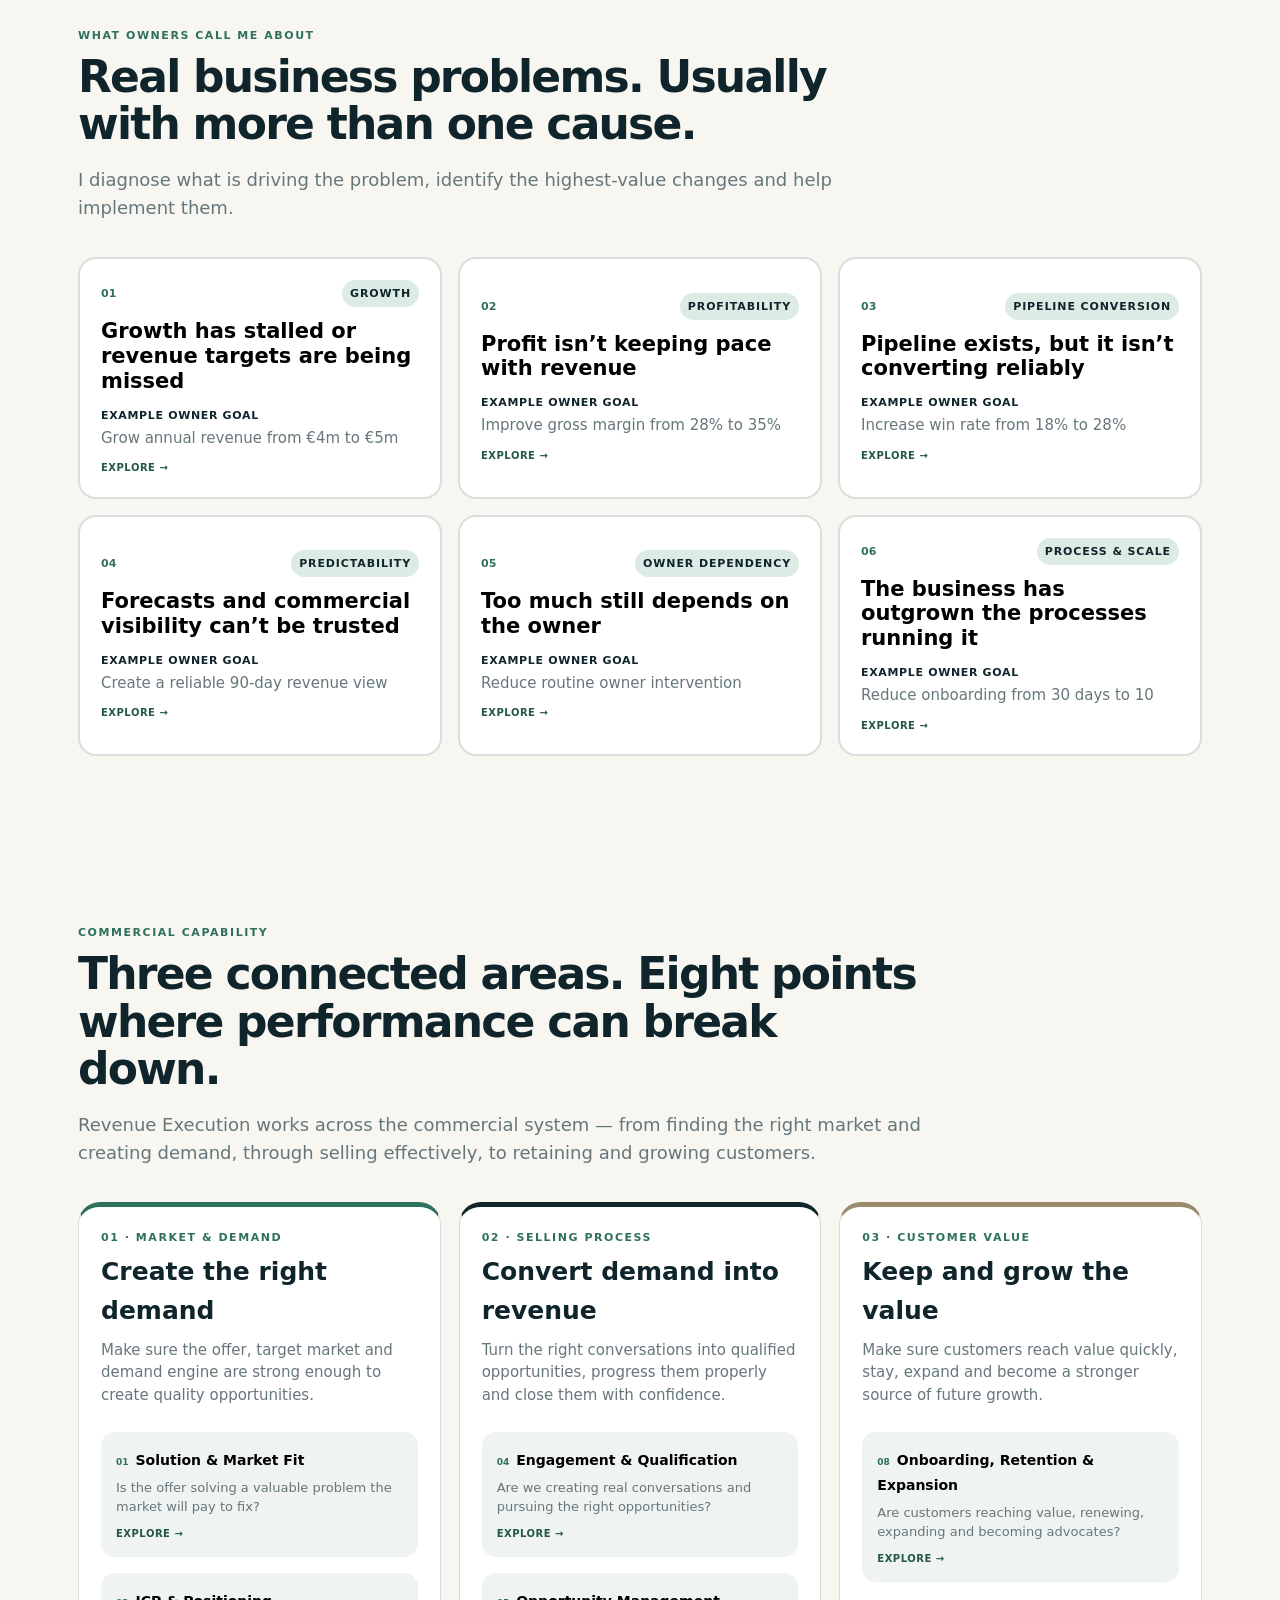
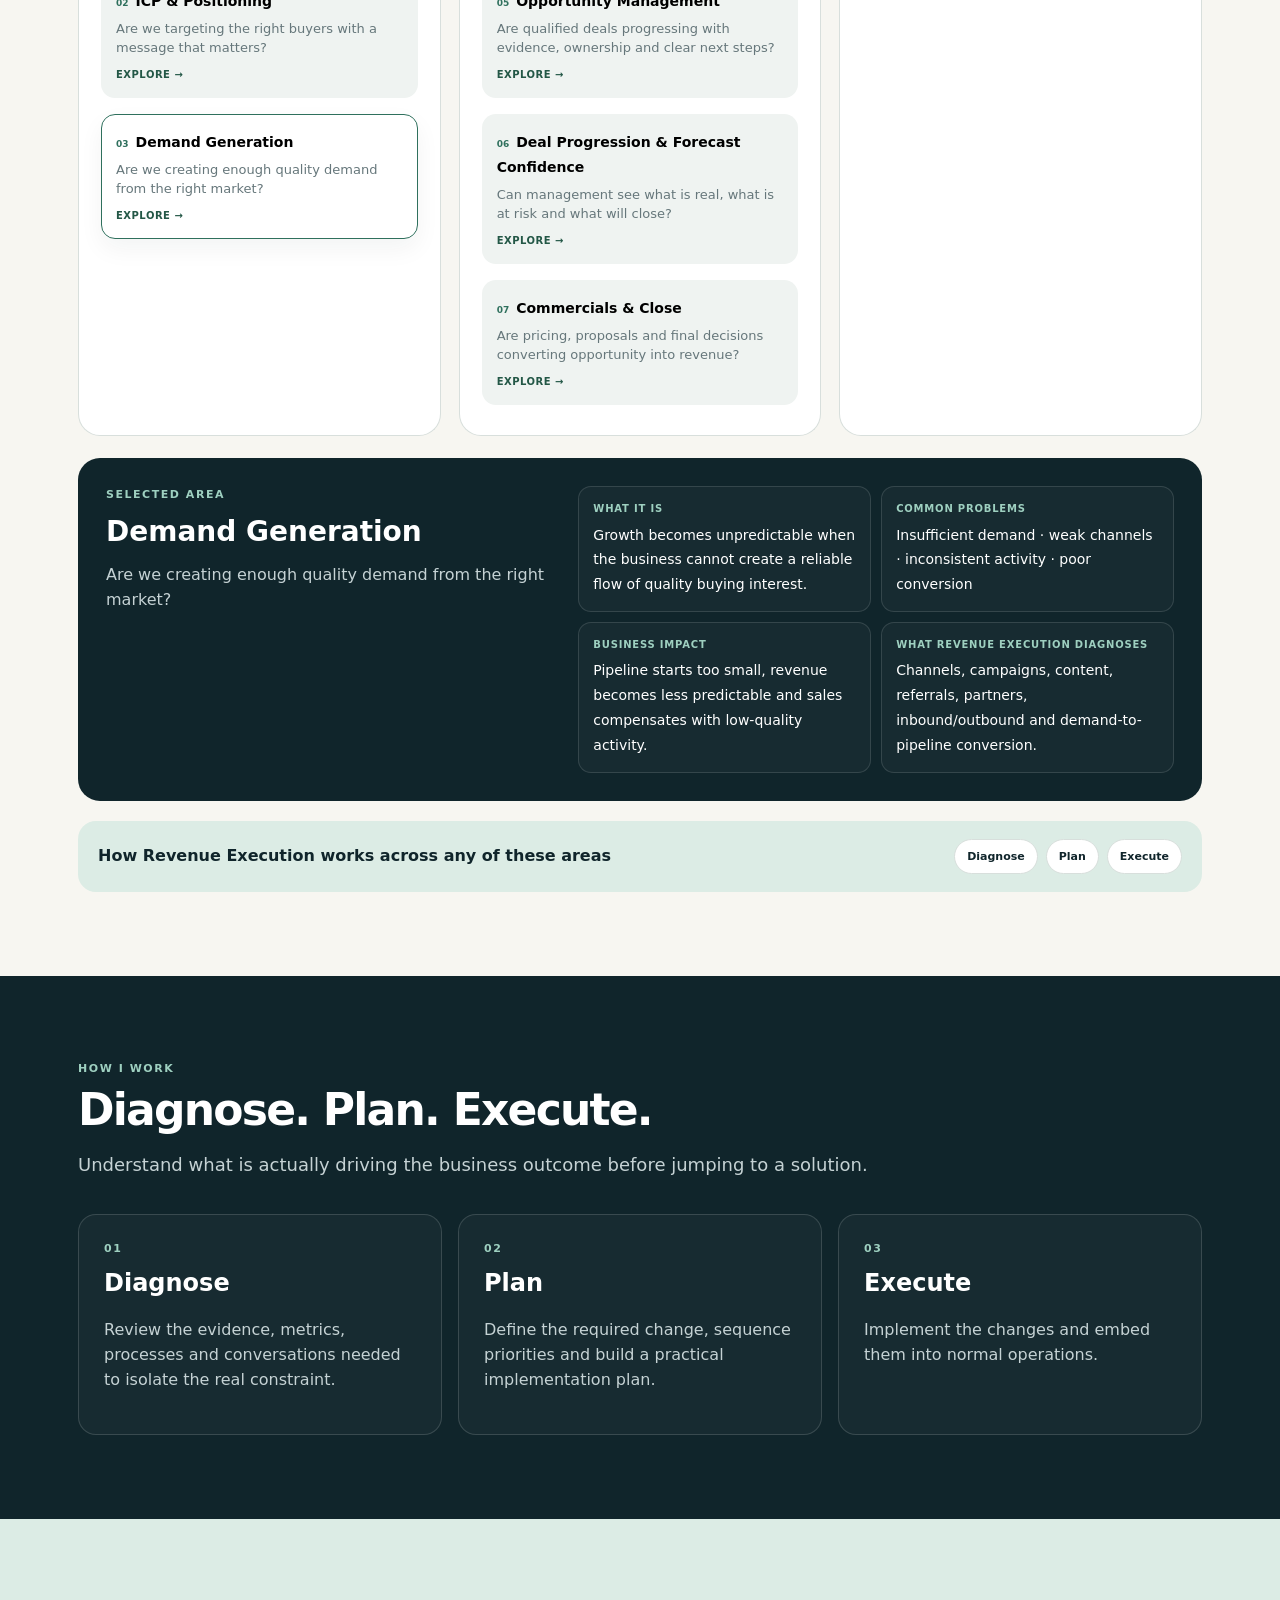
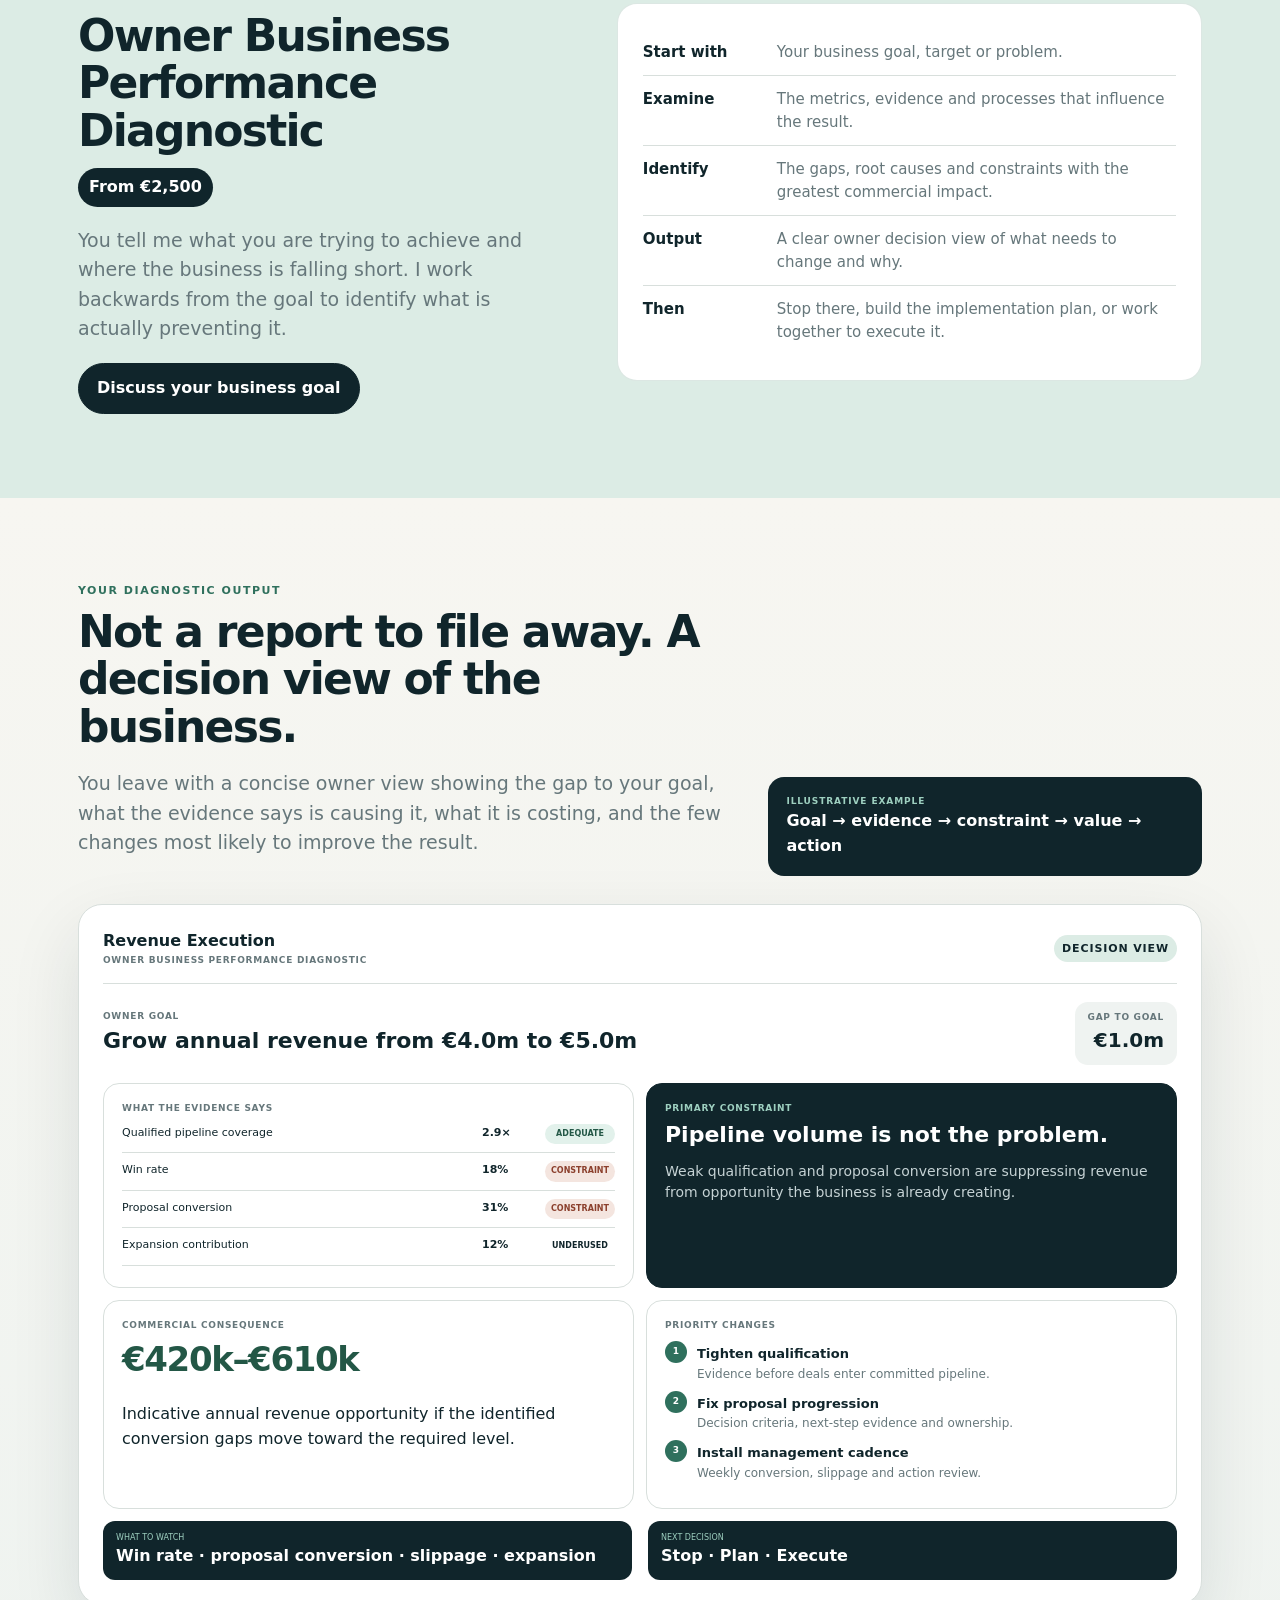
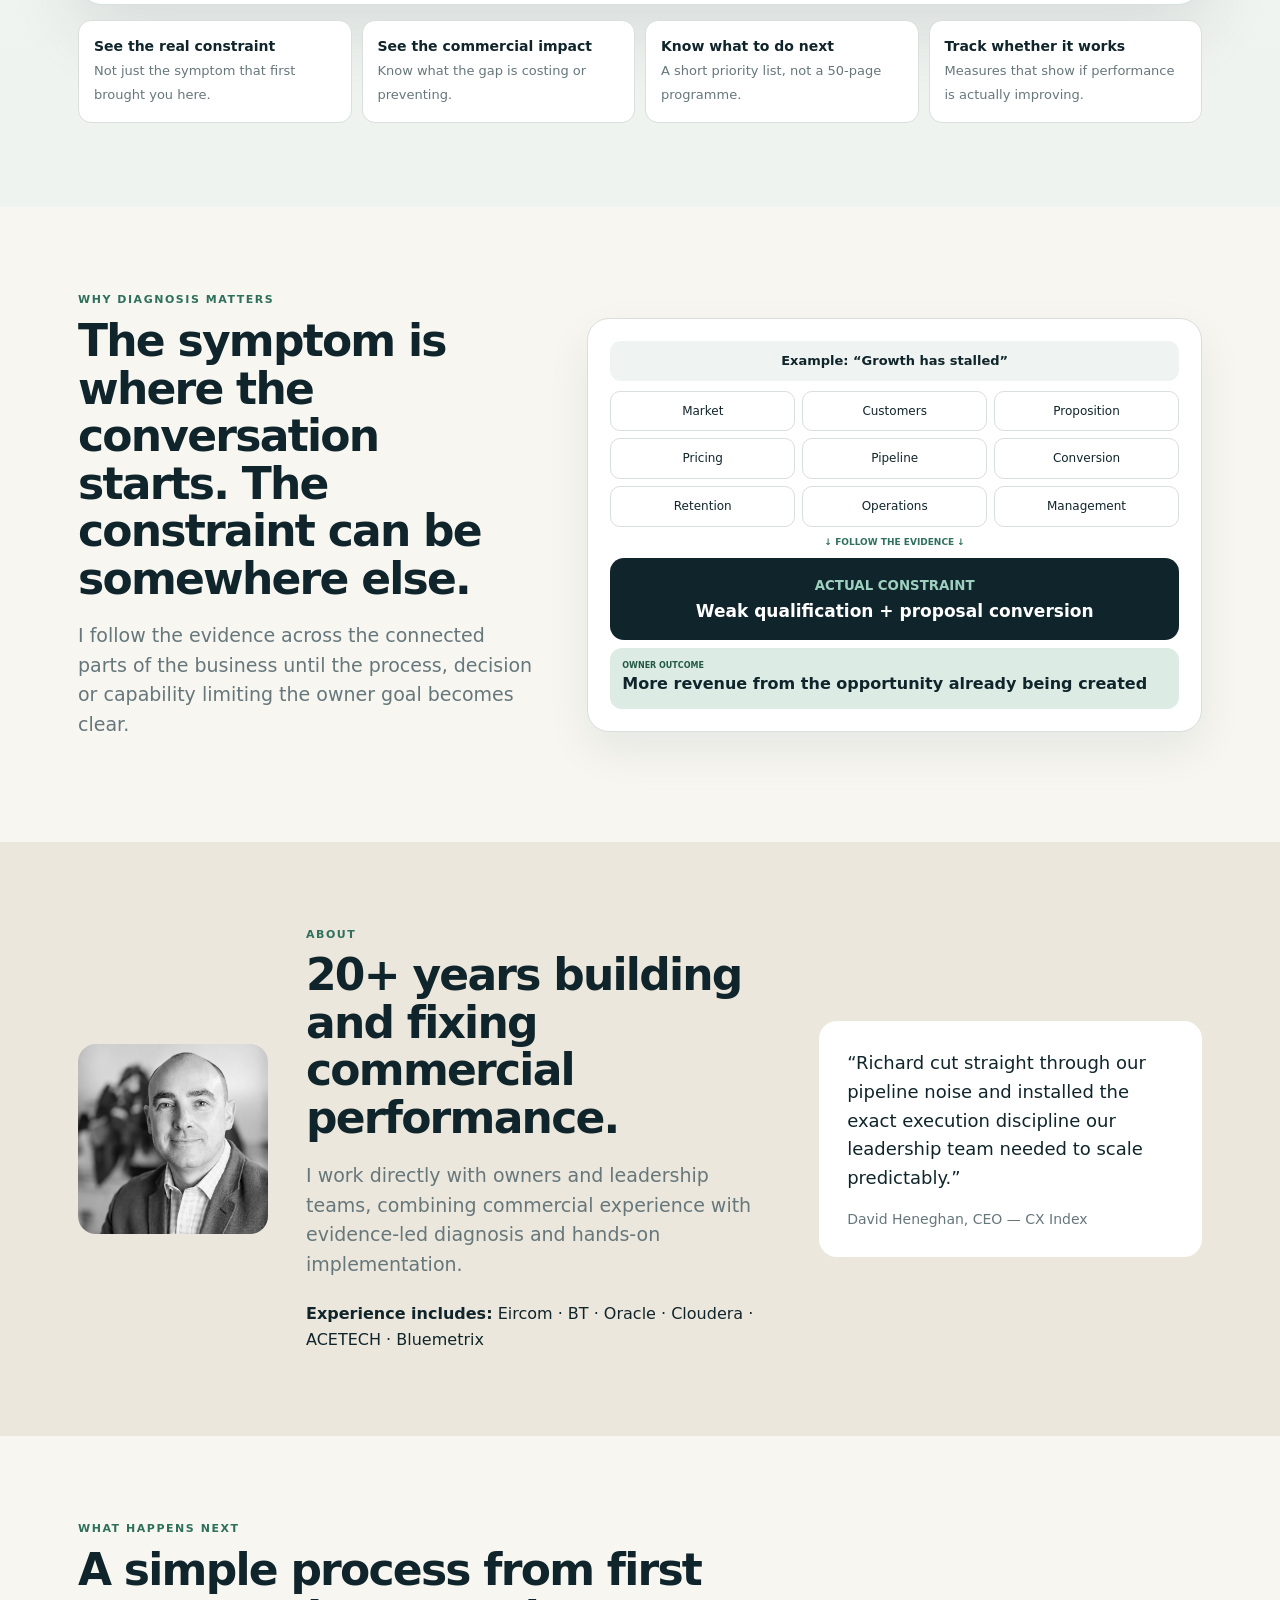
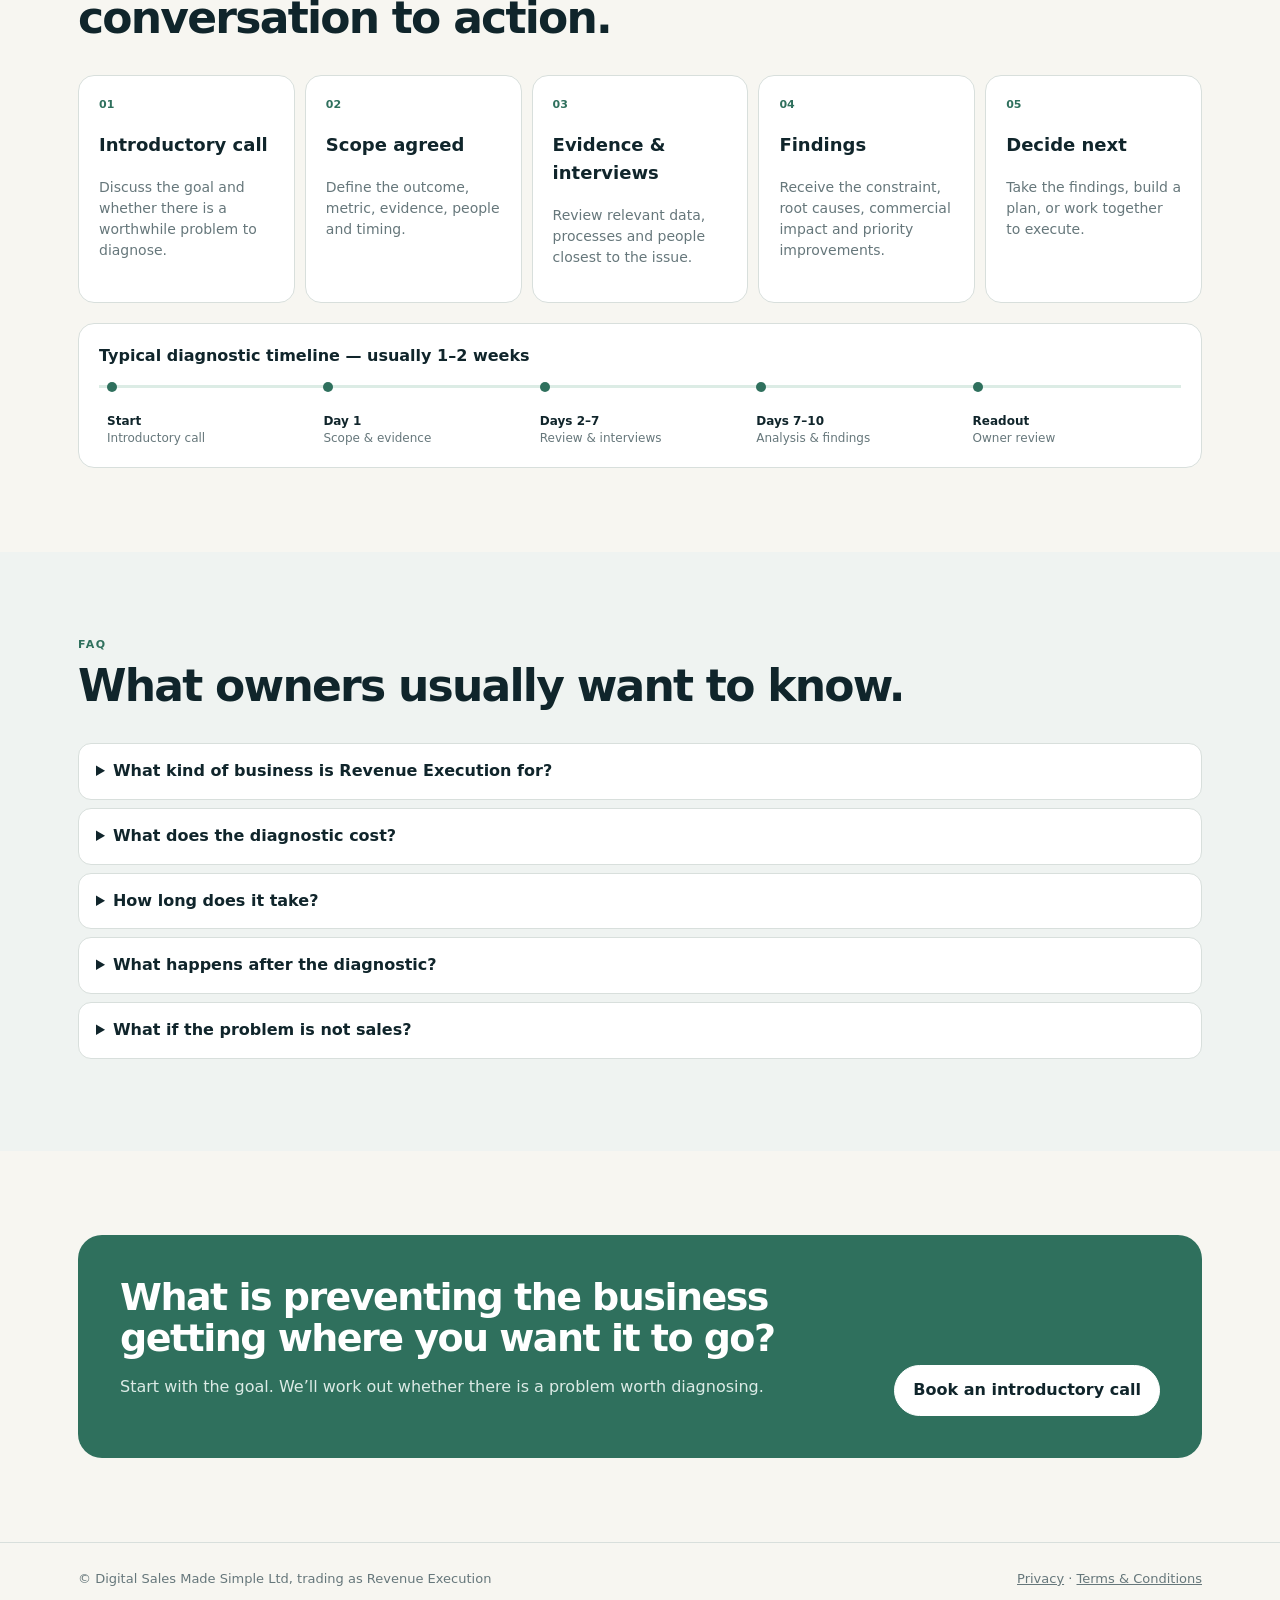
==== commit 3ac972e3: "Add Resources to homepage navigation" ====
--- a/index.html
+++ b/index.html
@@ -104,6 +104,7 @@
 <a href="#method">How I Work</a>
 <a href="#diagnostic">Diagnostic</a>
 <a href="#about">About</a>
+ <a href="resources/">Resources</a>
 <a class="btn" href="https://calendar.app.google/mh5X91ErPgUXtCqR7" target="_blank">Book an introductory call</a>
 </div></div></nav>
 
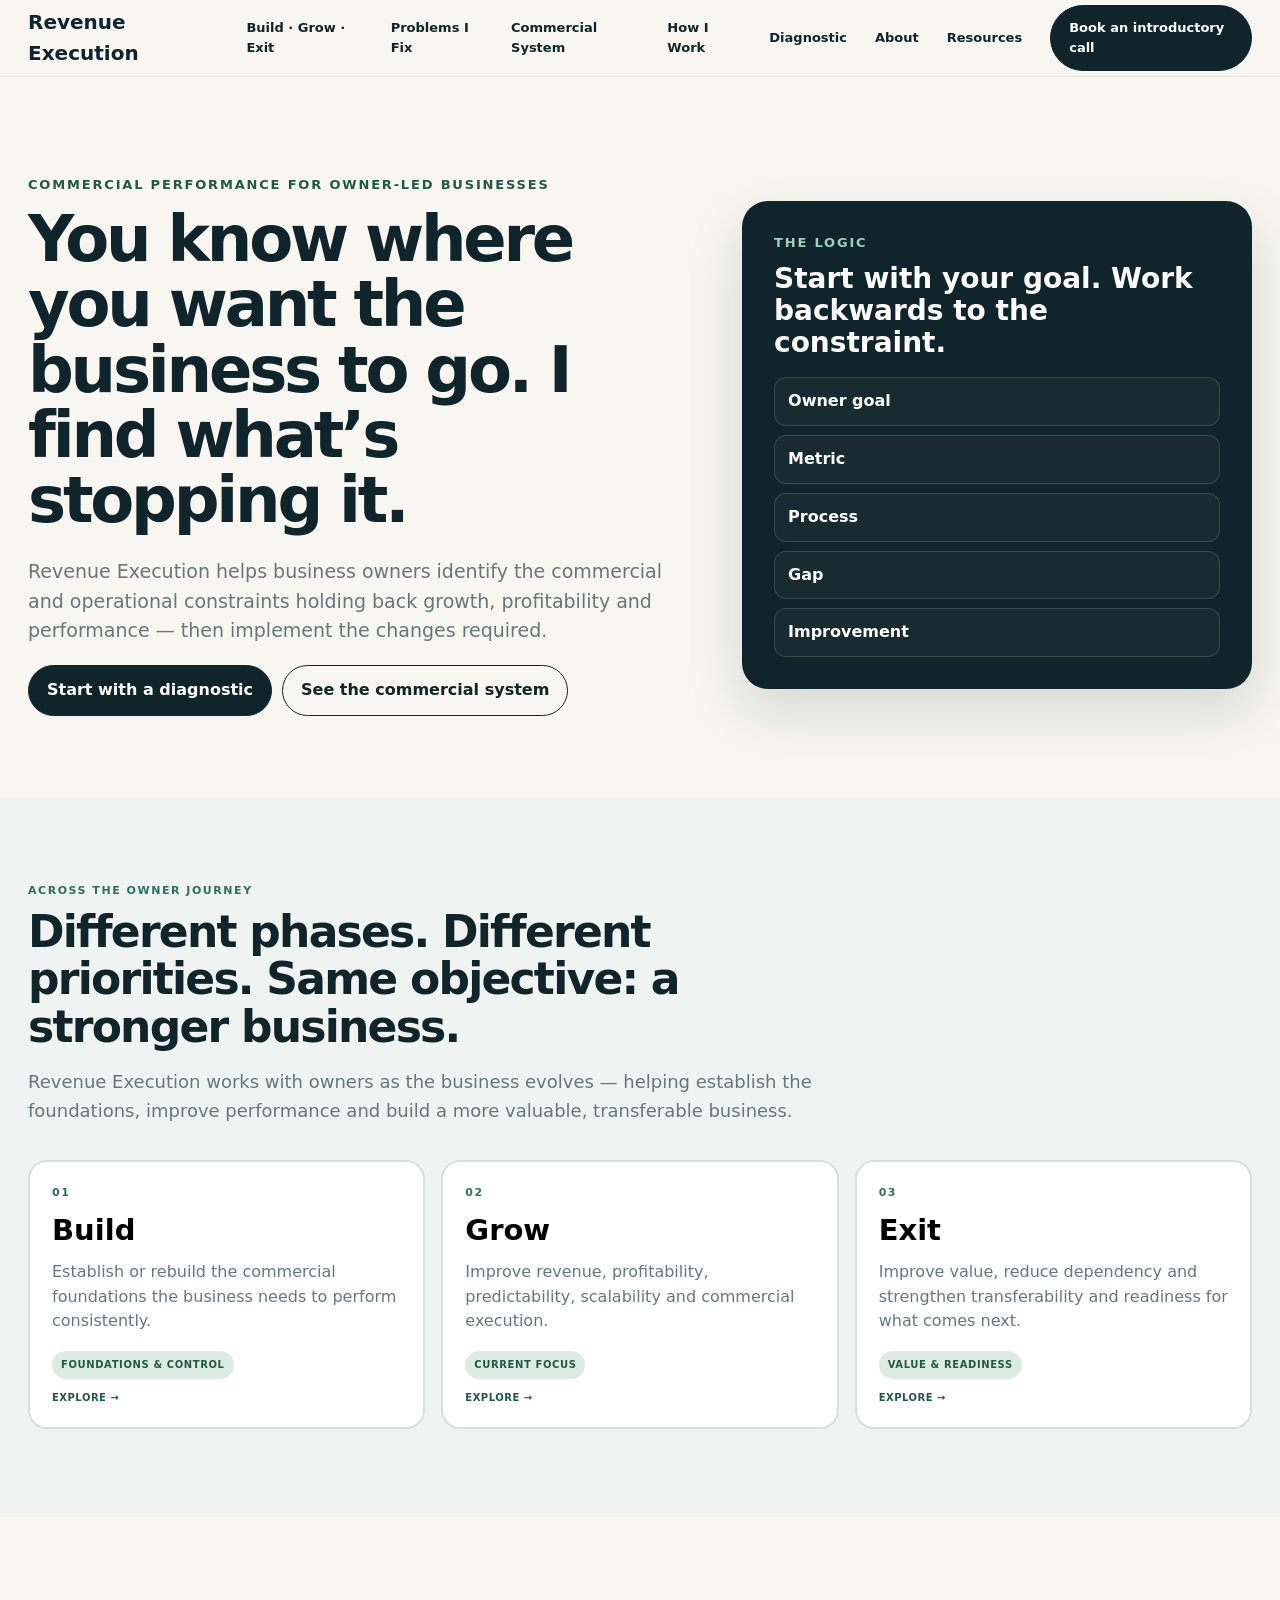
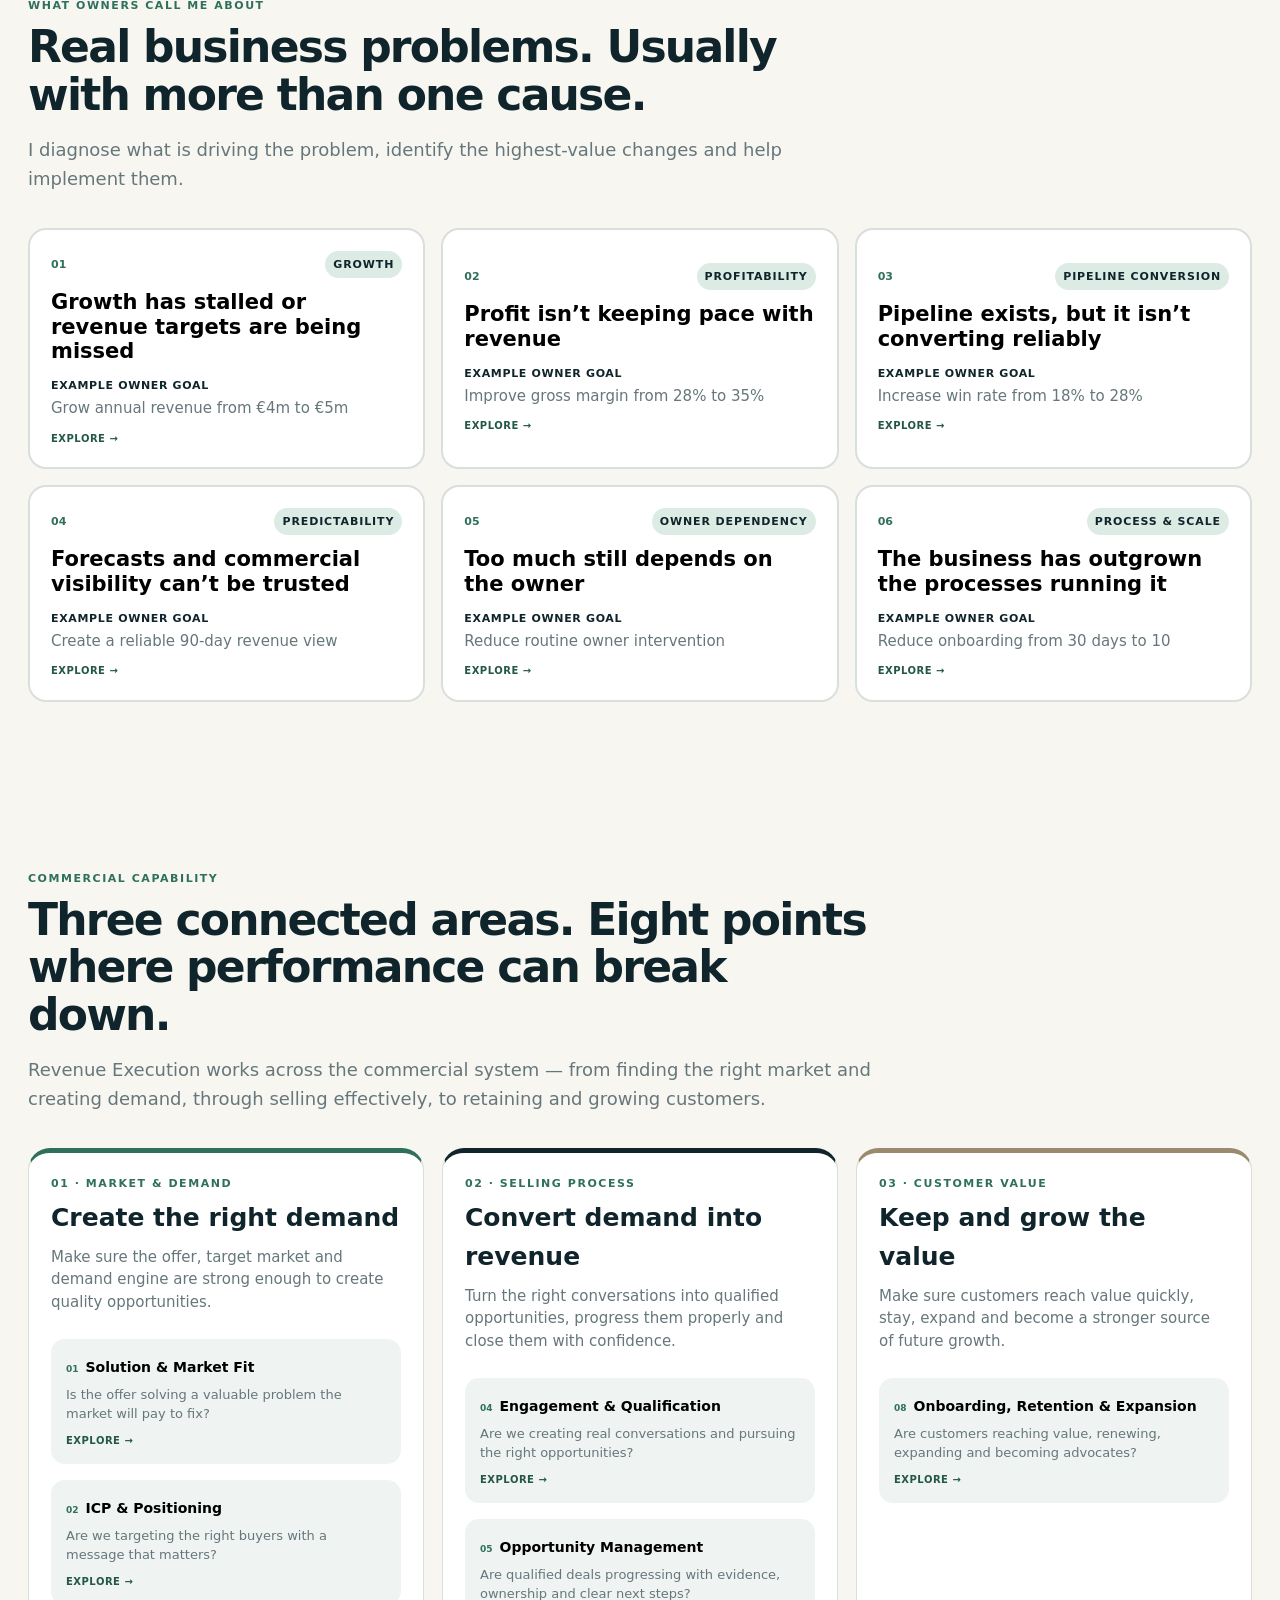
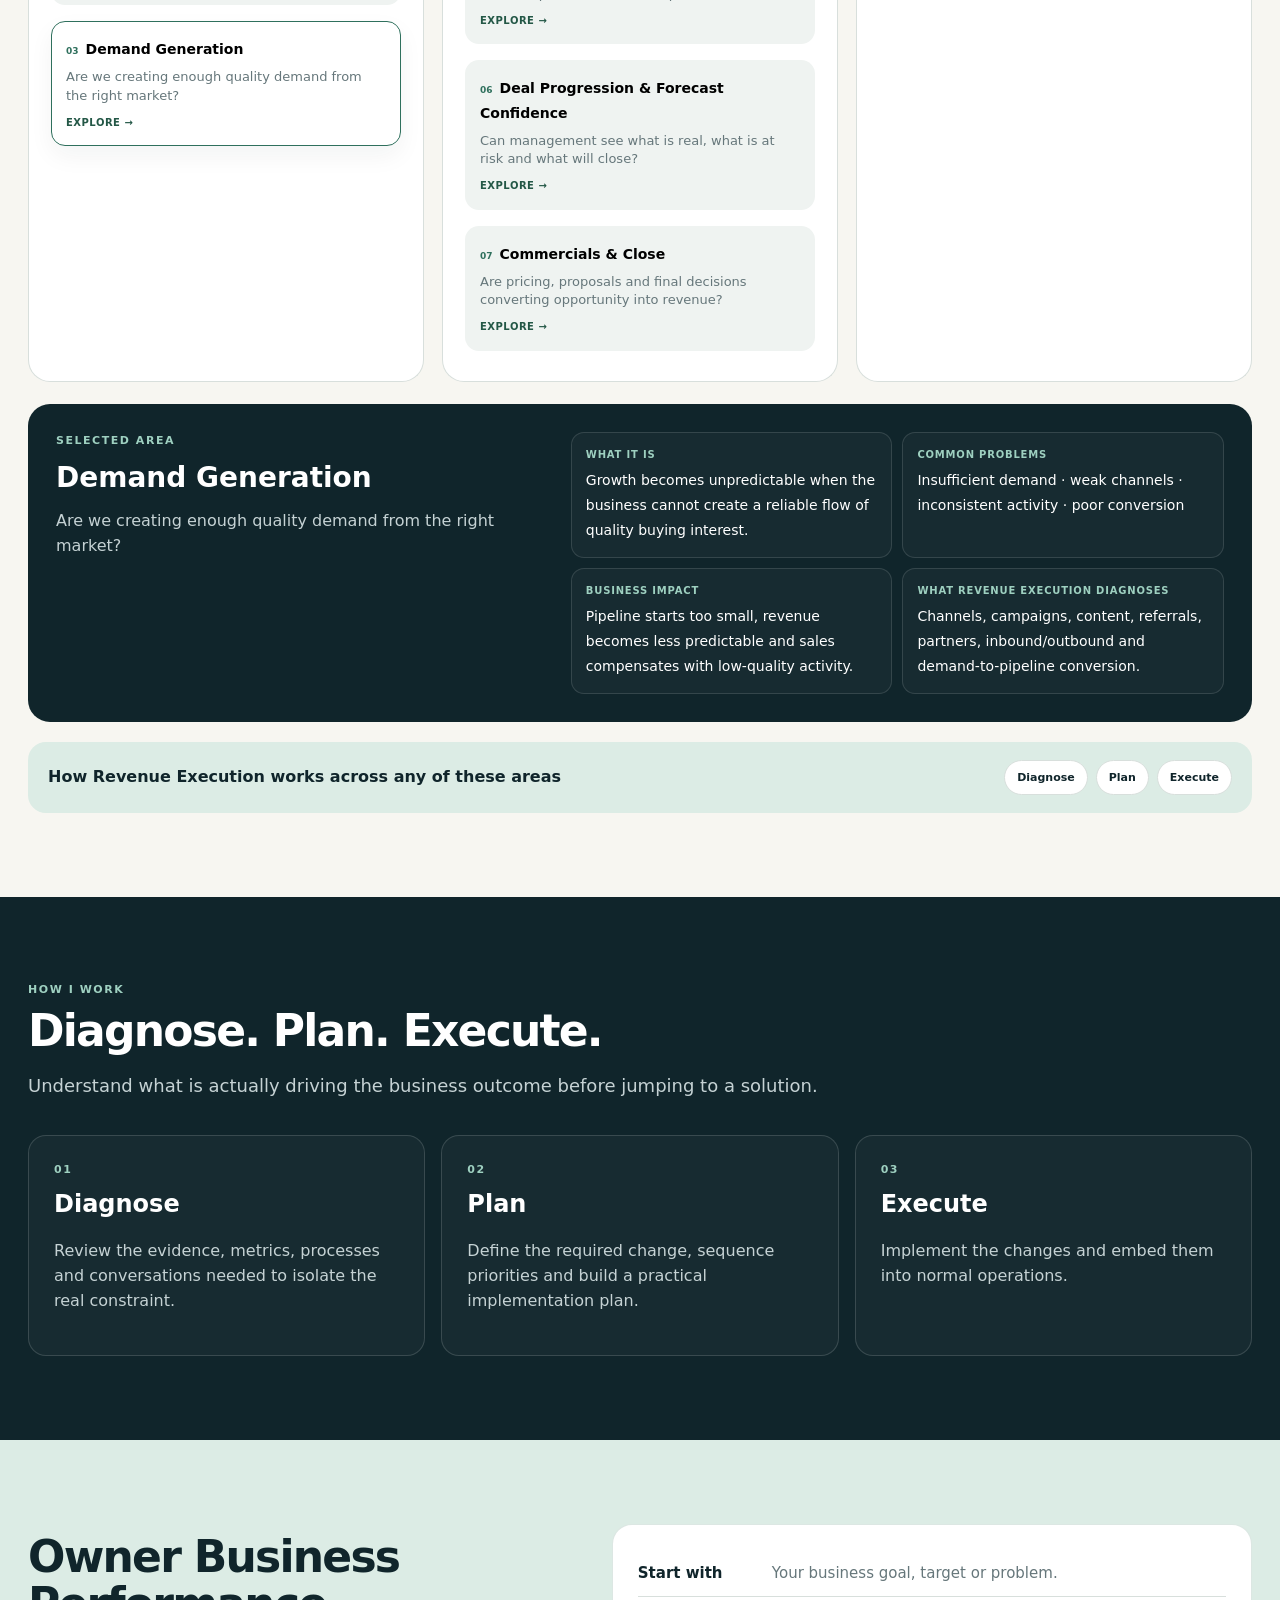
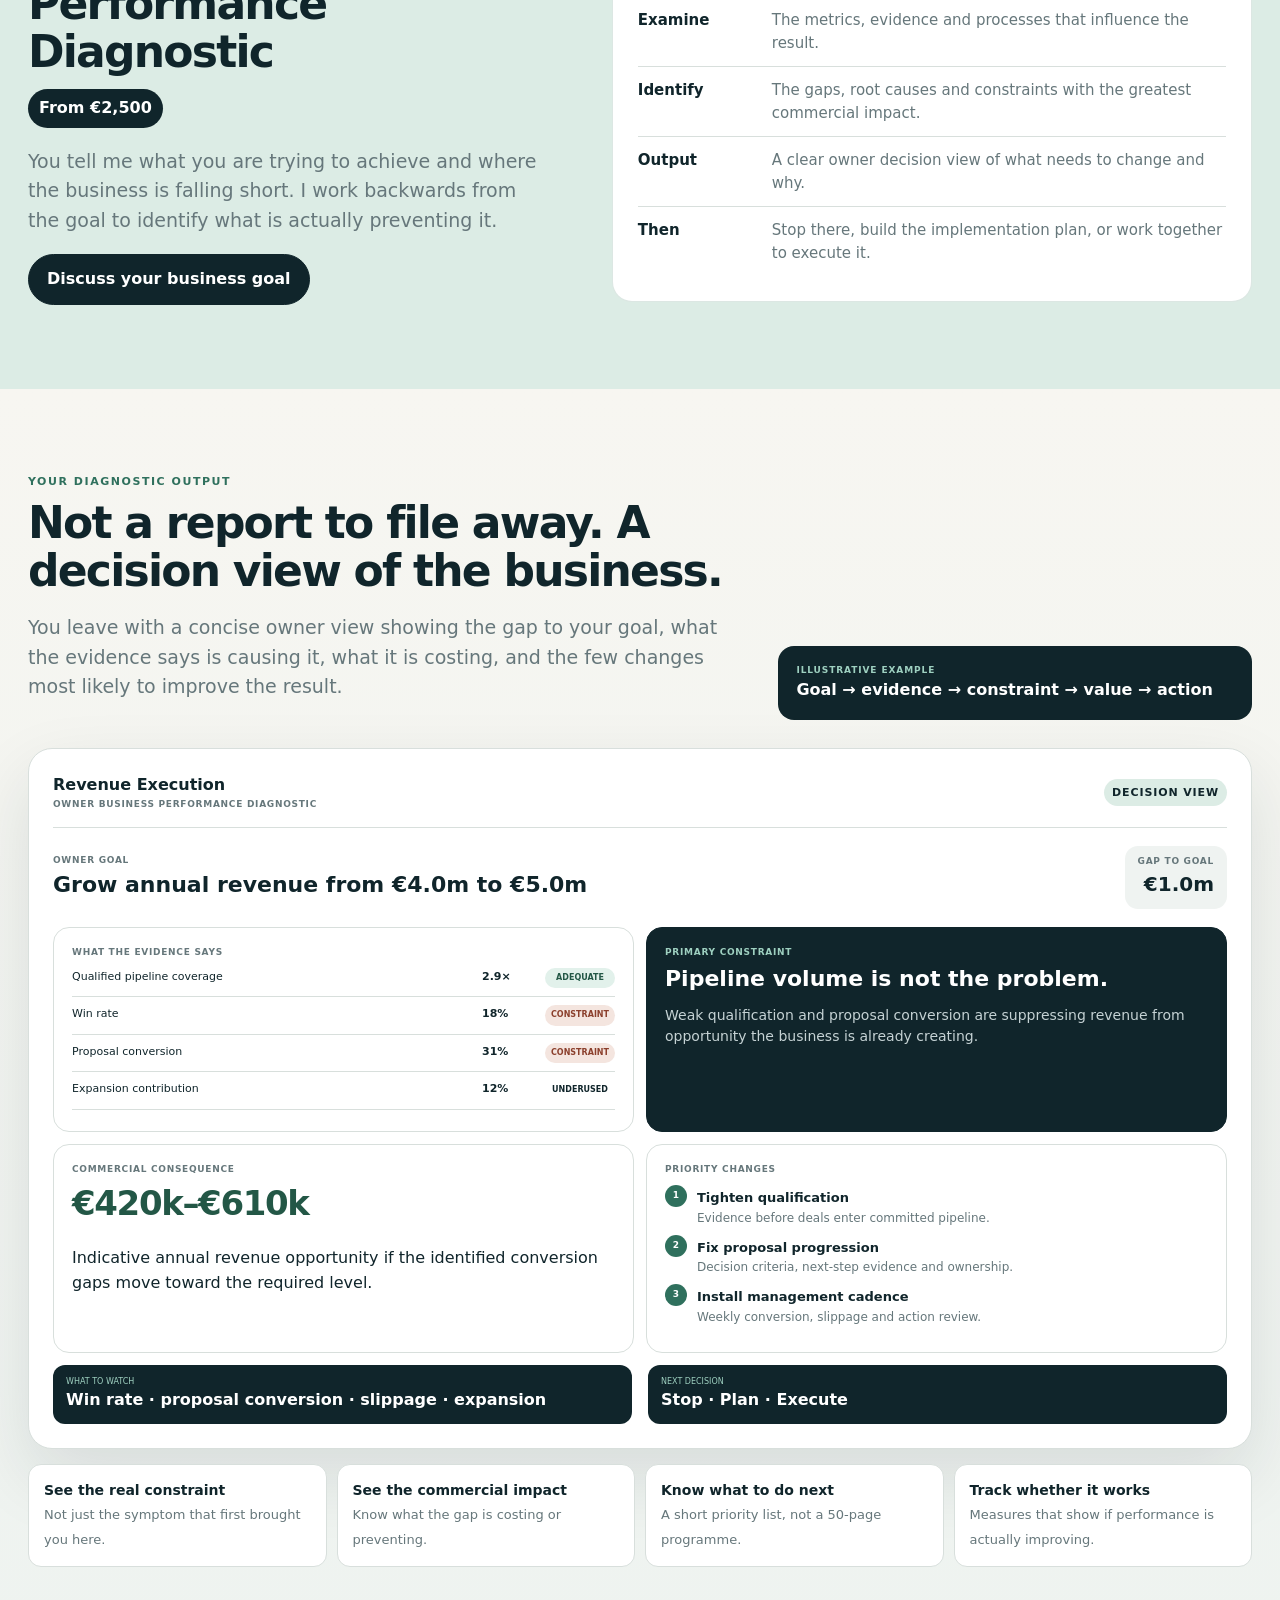
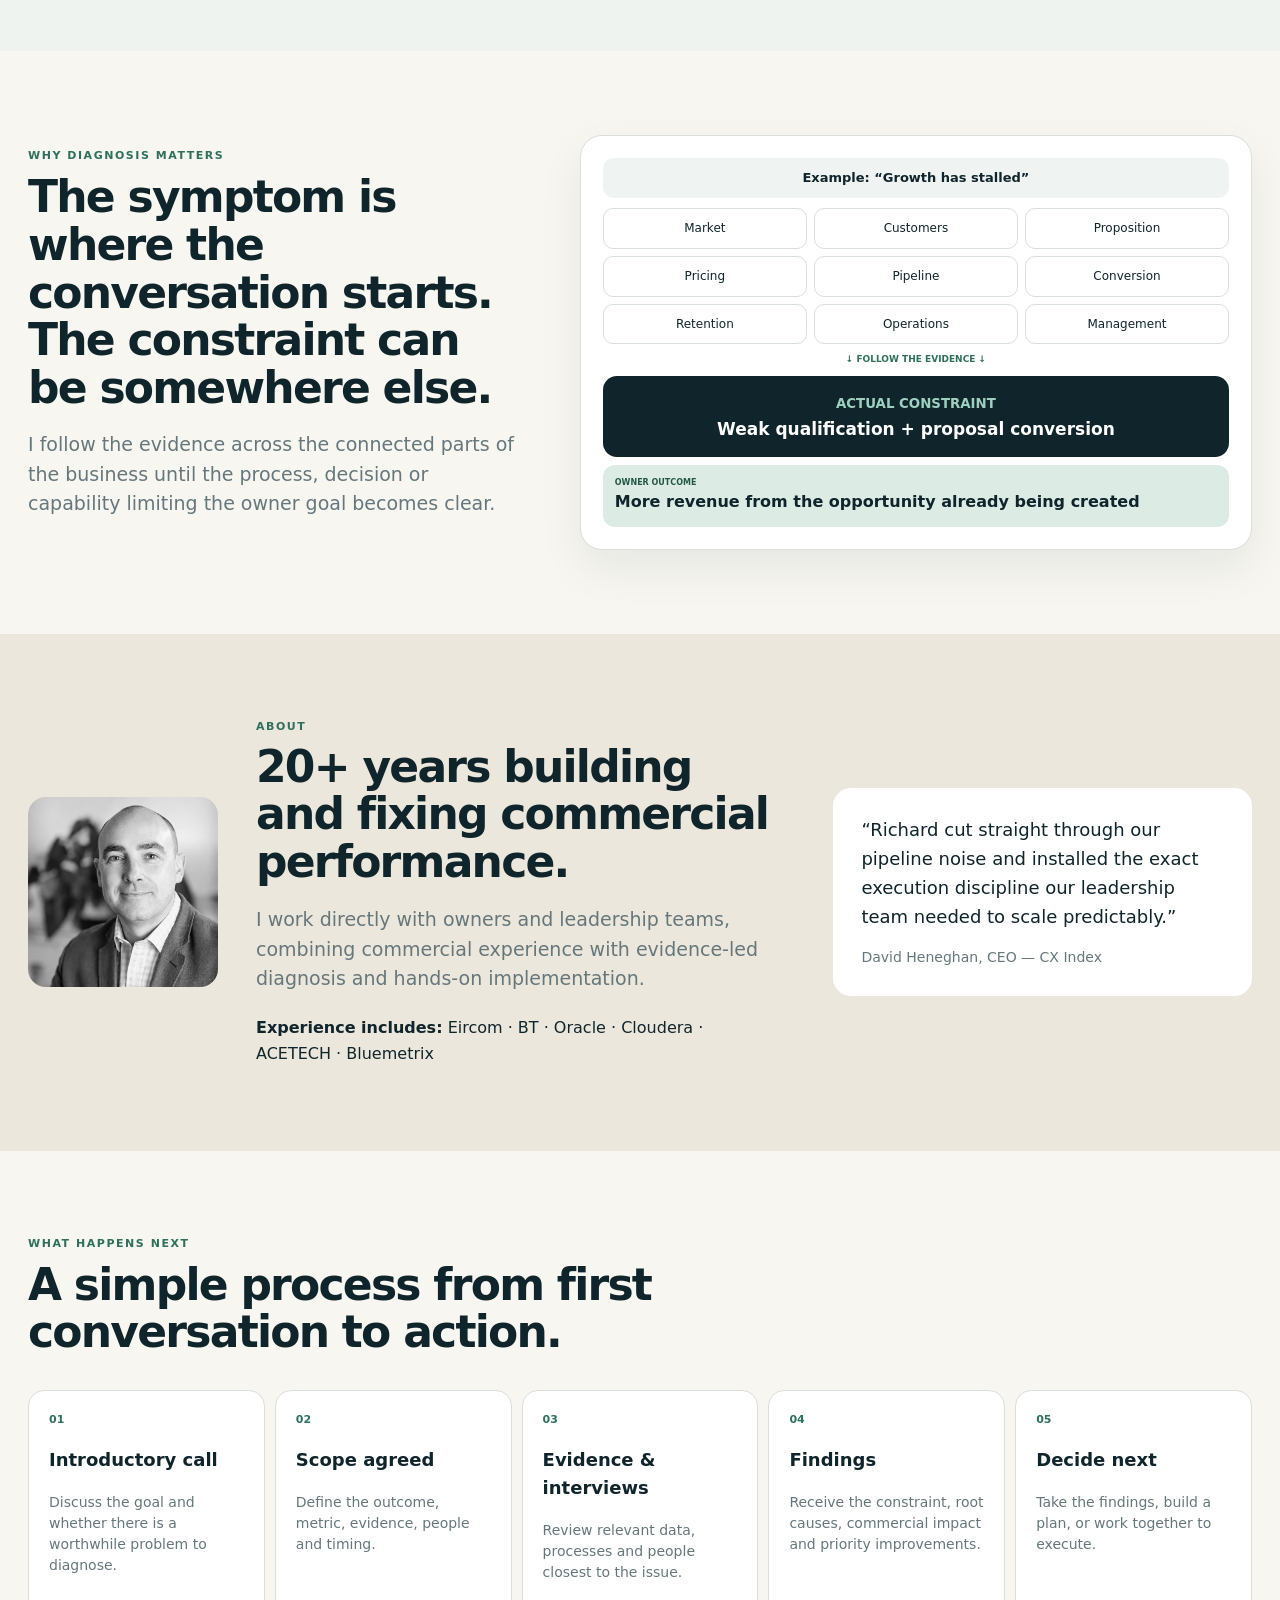
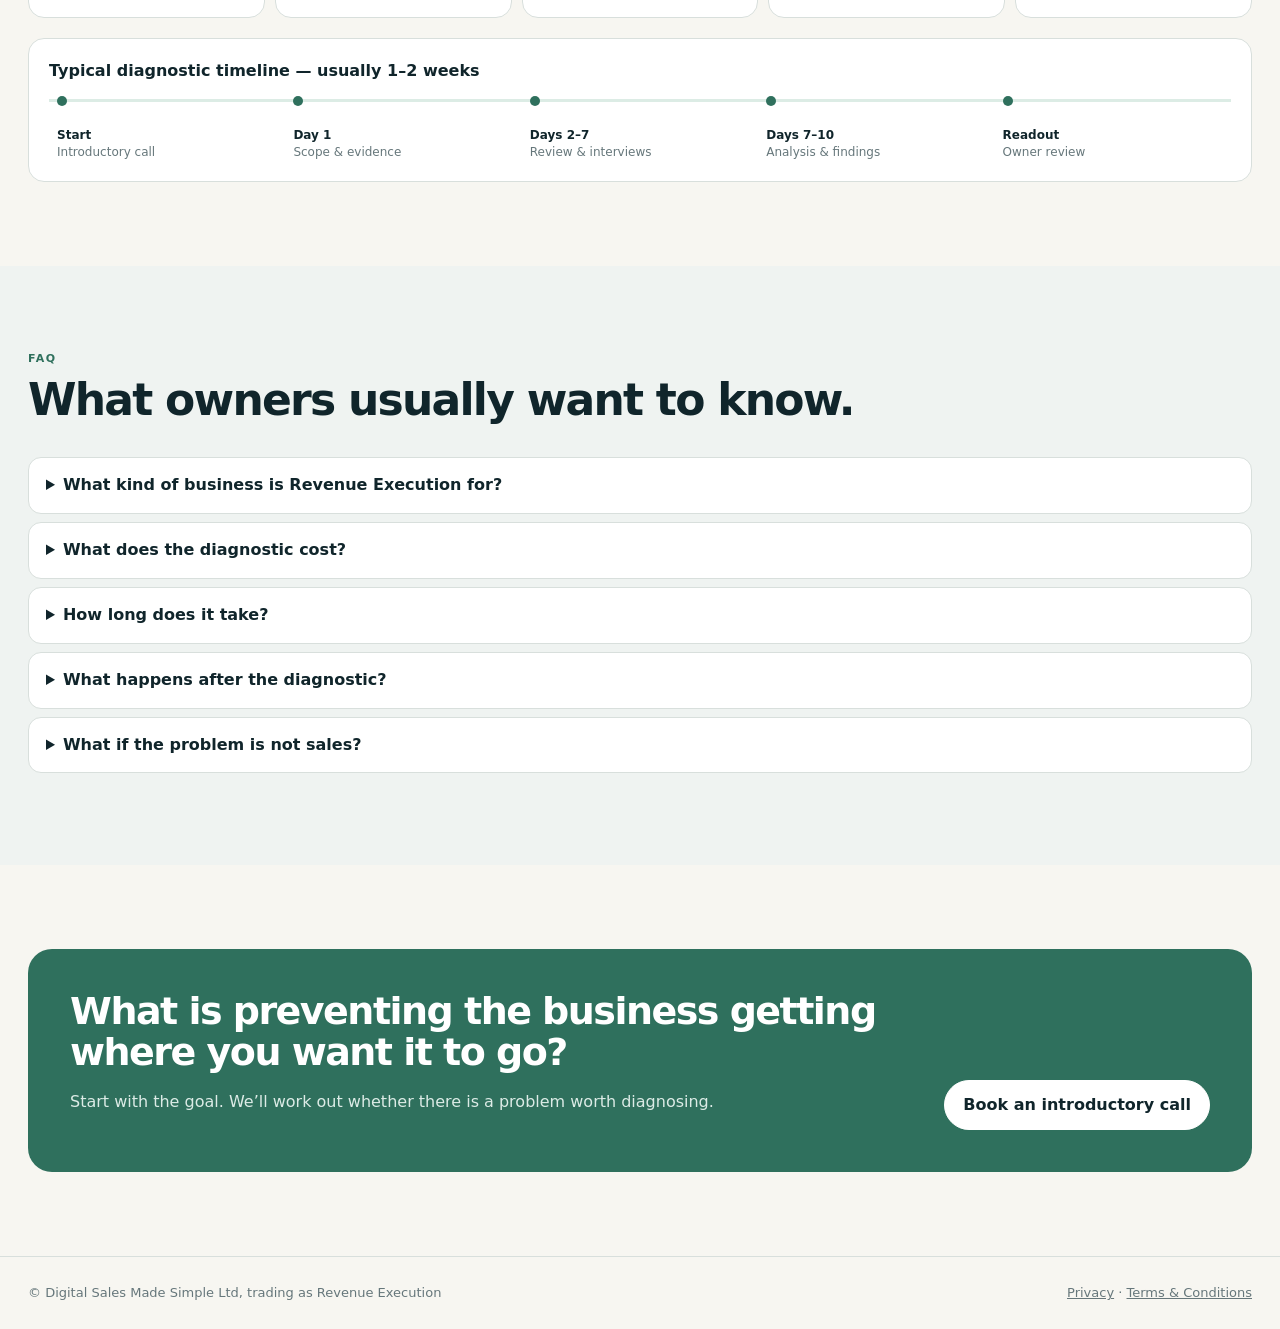
==== commit 649e4d7f: "Owner website V18: widen site container" ====
--- a/index.html
+++ b/index.html
@@ -1,5 +1,5 @@
 <!doctype html>
-<!-- Revenue Execution Owner Website V17 -->
+<!-- Revenue Execution Owner Website V18 -->
 <html lang="en">
 <head>
 <meta charset="utf-8">
@@ -9,7 +9,7 @@
 <style>
 :root{--i:#10252b;--p:#f7f6f1;--w:#fff;--m:#dcece5;--g:#2f705d;--g2:#235746;--x:#66777b;--l:#d8dfdc;--s:#eff3f1;--a:#ece7dc}
 *{box-sizing:border-box}html{scroll-behavior:smooth}body{margin:0;background:var(--p);color:var(--i);font-family:Inter,system-ui,sans-serif;line-height:1.55}
-a{color:inherit;text-decoration:none}.wrap{max-width:1180px;margin:auto;padding:0 28px}
+a{color:inherit;text-decoration:none}.wrap{max-width:1320px;margin:auto;padding:0 28px}
 nav{position:sticky;top:0;z-index:20;background:#f7f6f1f2;border-bottom:1px solid #10252b12;backdrop-filter:blur(12px)}
 .nav{min-height:76px;display:flex;align-items:center;justify-content:space-between;gap:18px}.brand{font-weight:900;font-size:20px}.links{display:flex;align-items:center;gap:28px;font-size:13px;font-weight:750}
 .btn{display:inline-flex;padding:12px 18px;border-radius:999px;background:var(--i);color:#fff;font-weight:800;border:1px solid var(--i)}.btn.alt{background:transparent;color:var(--i)}
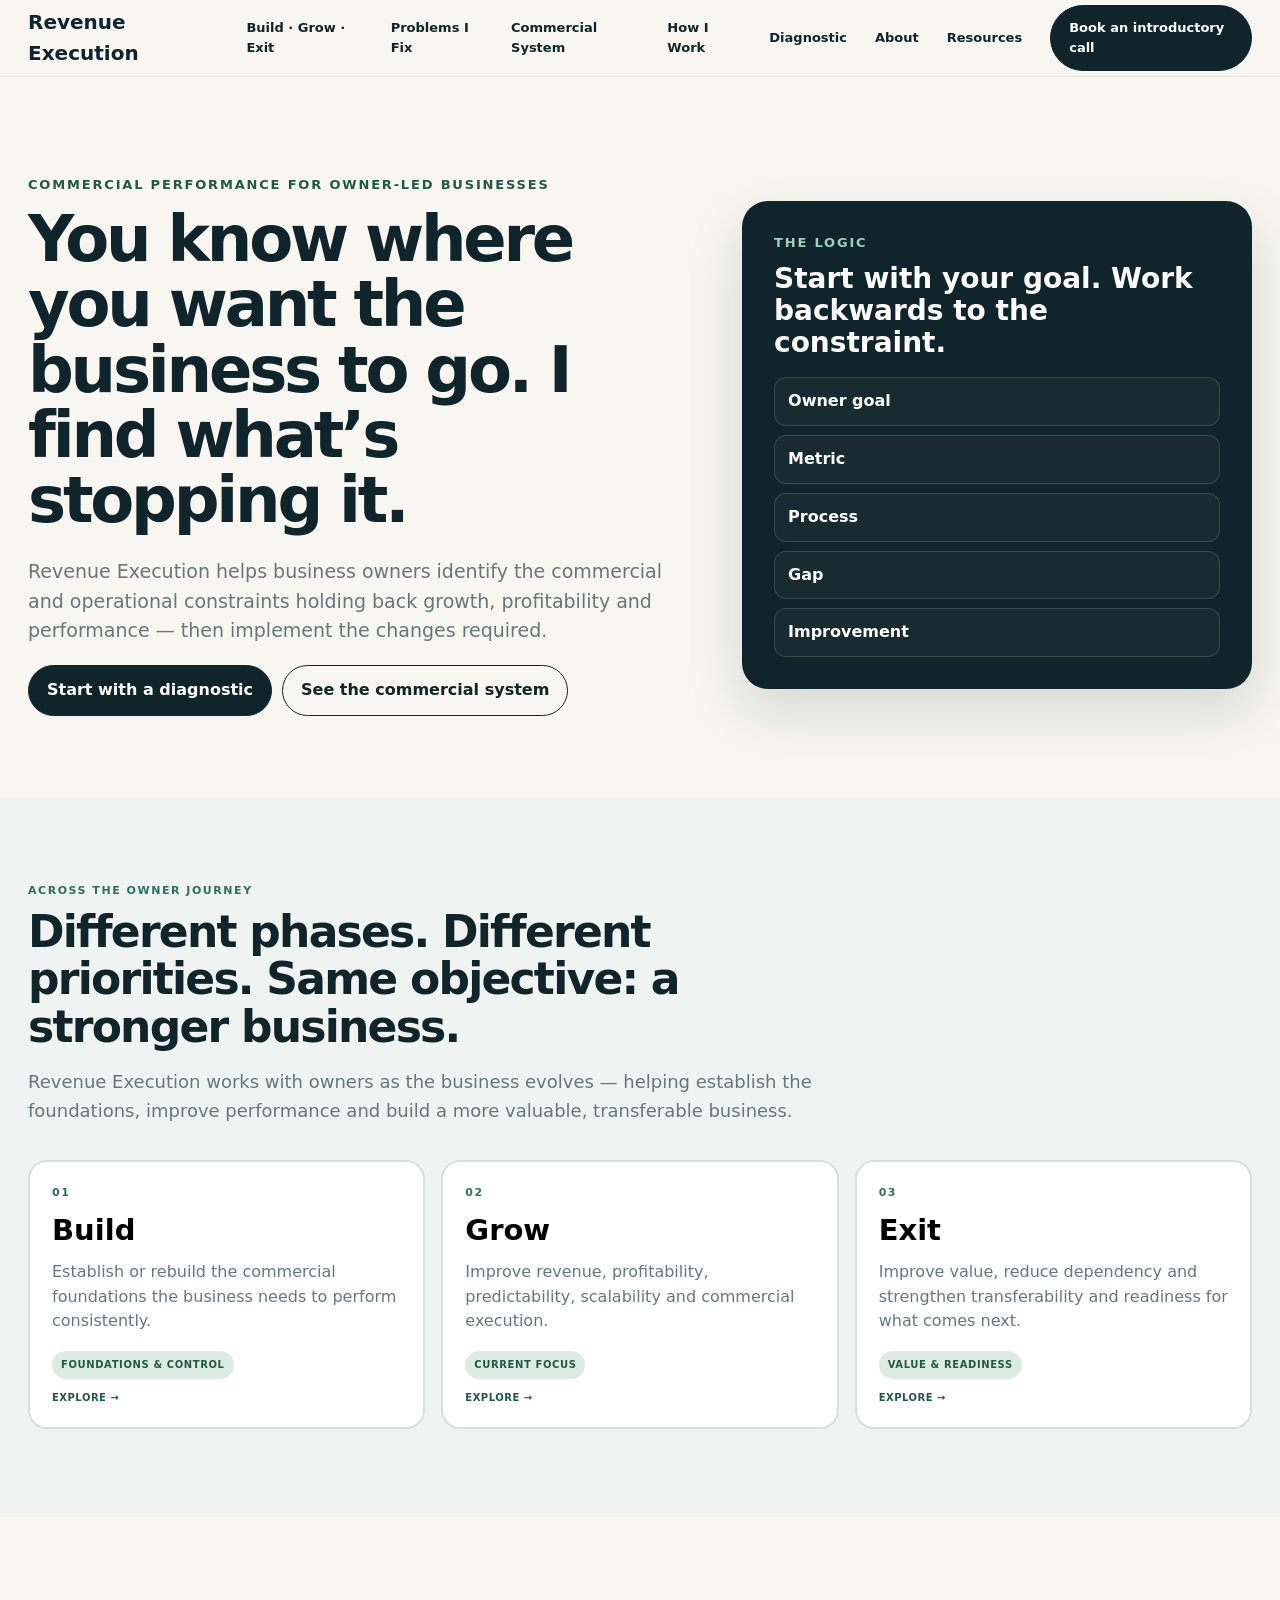
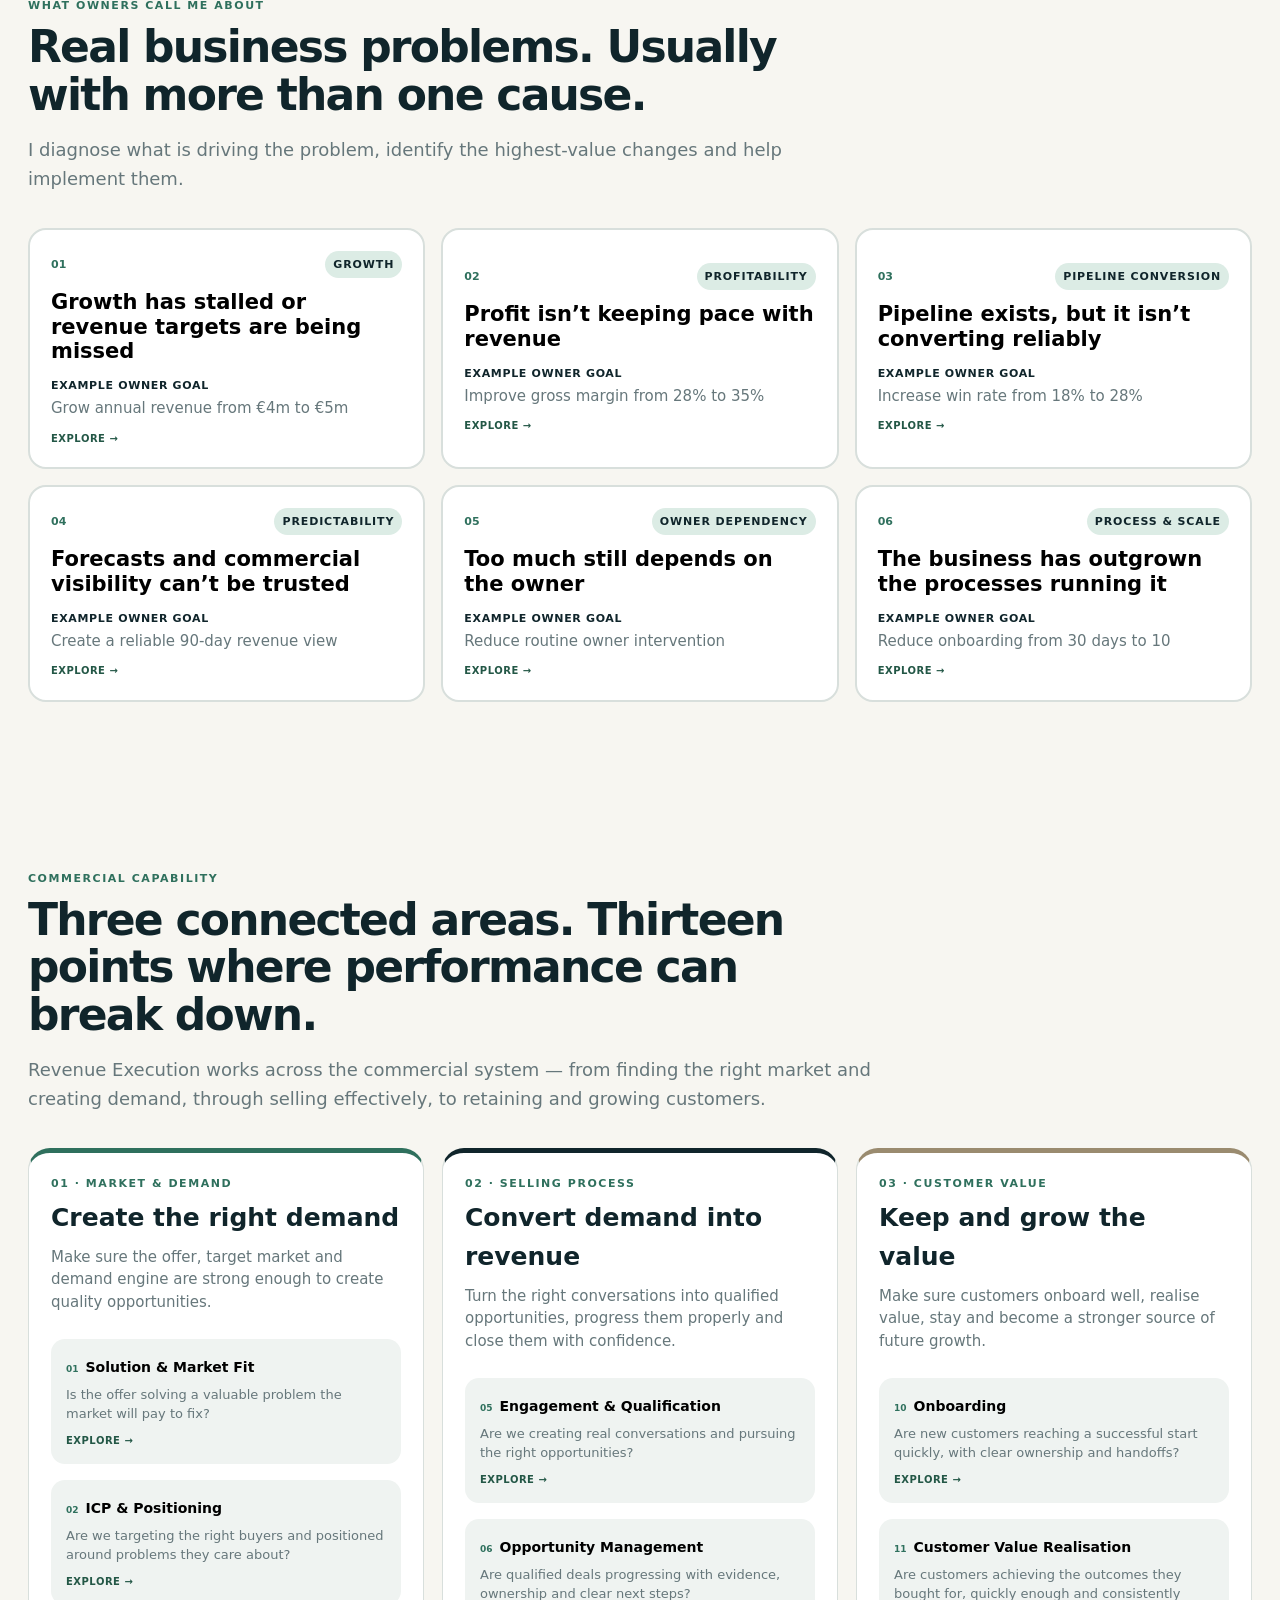
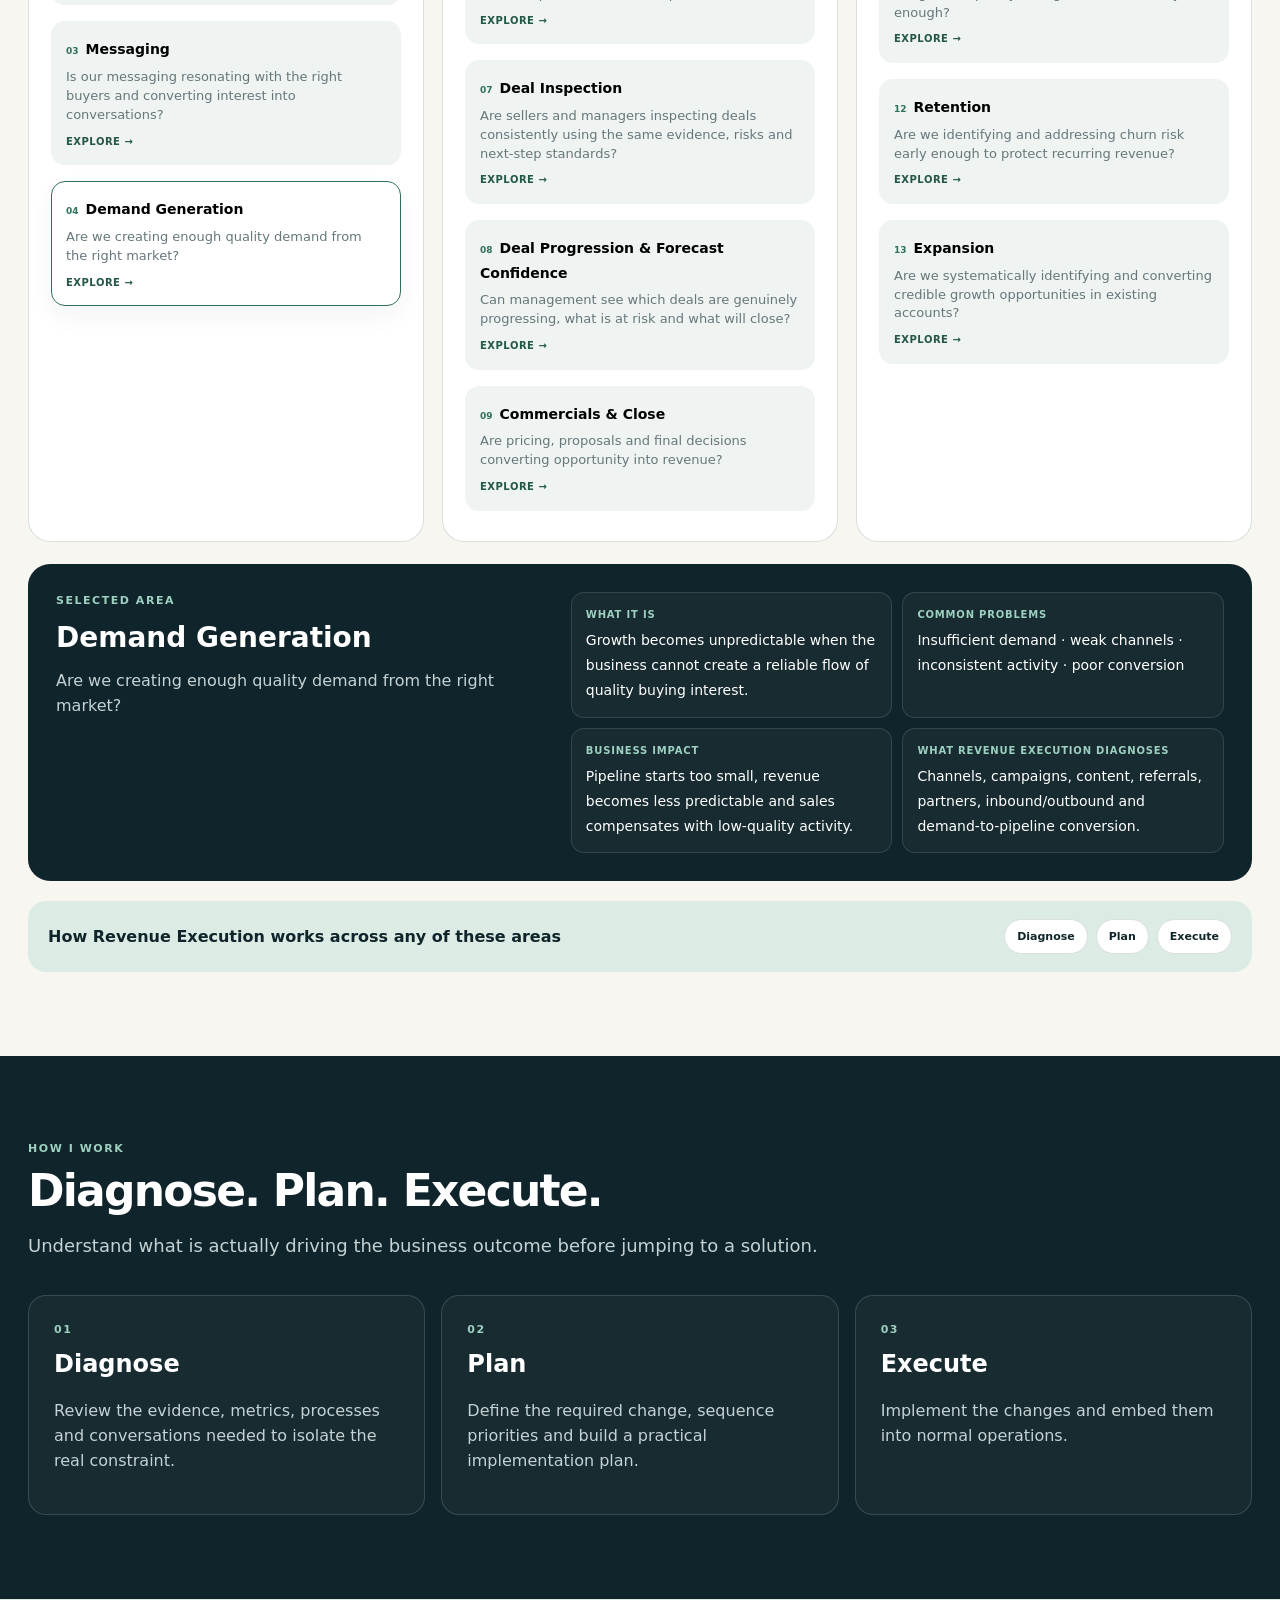
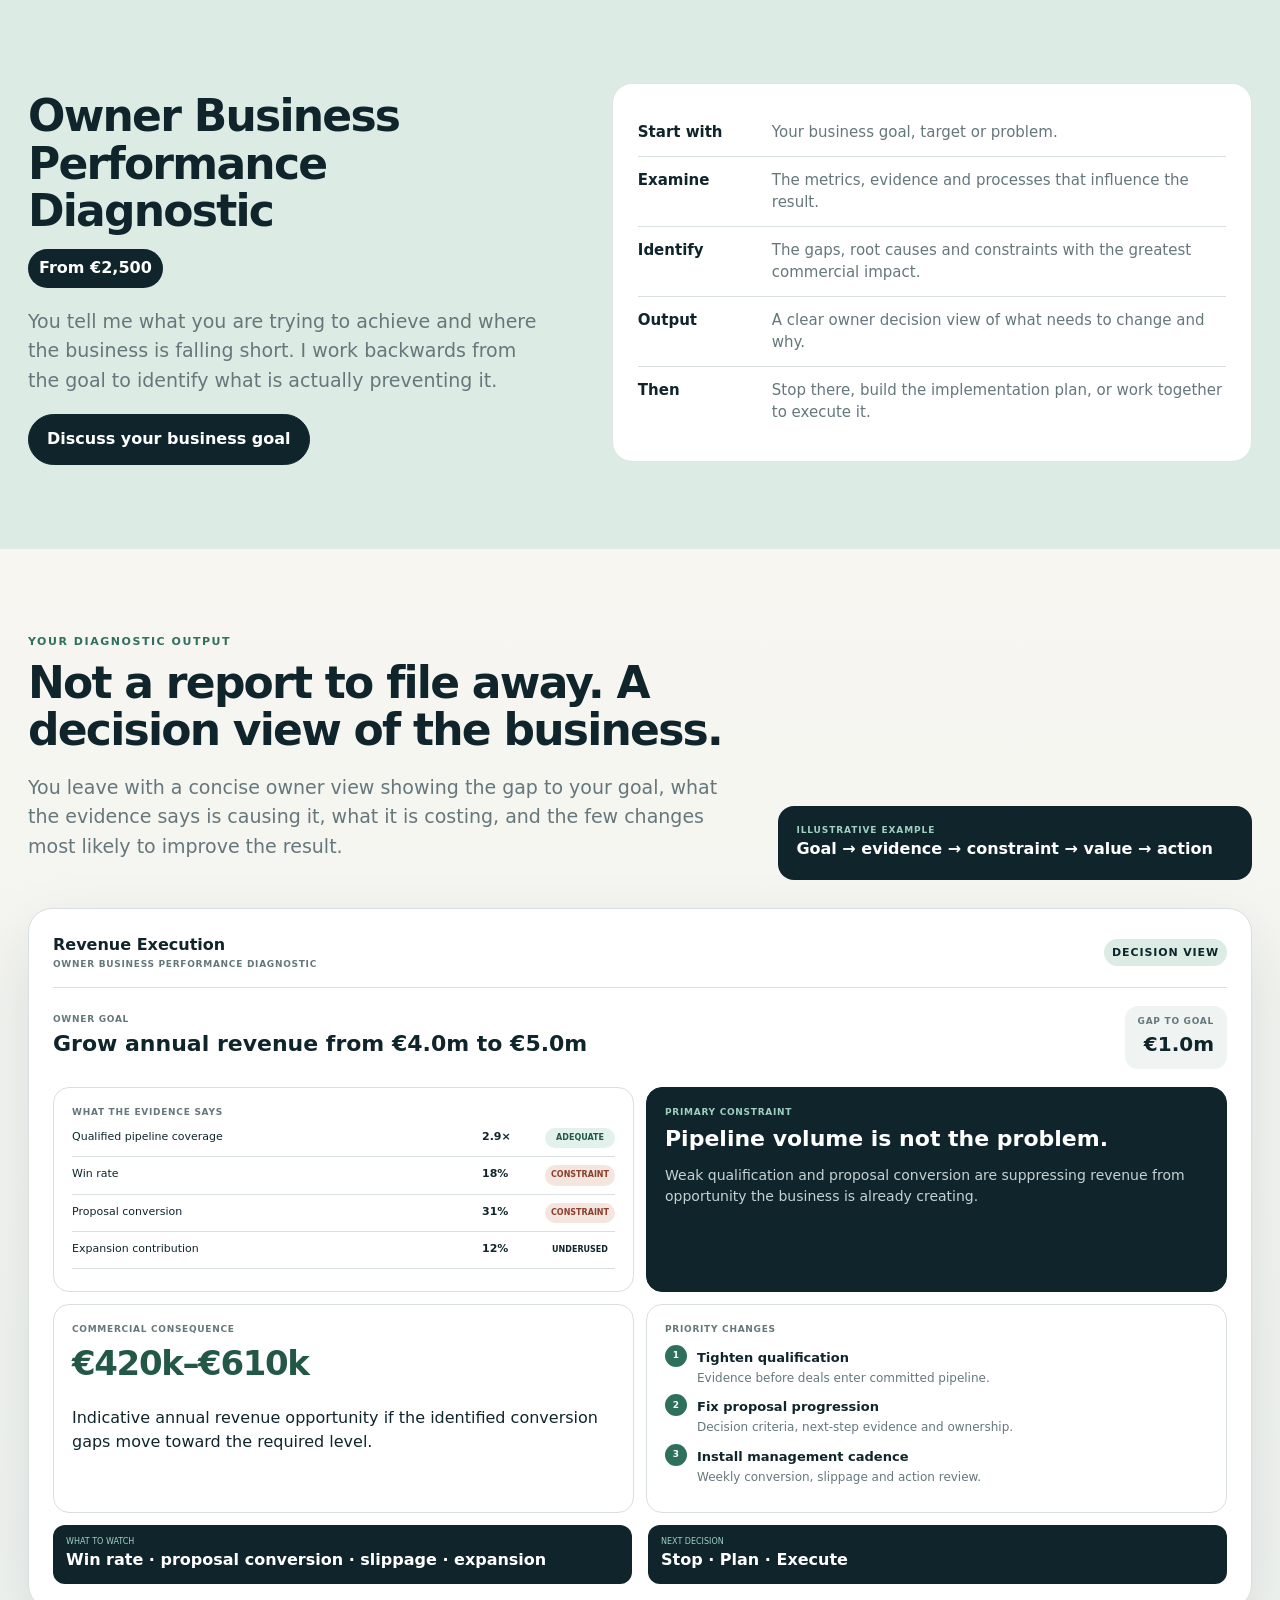
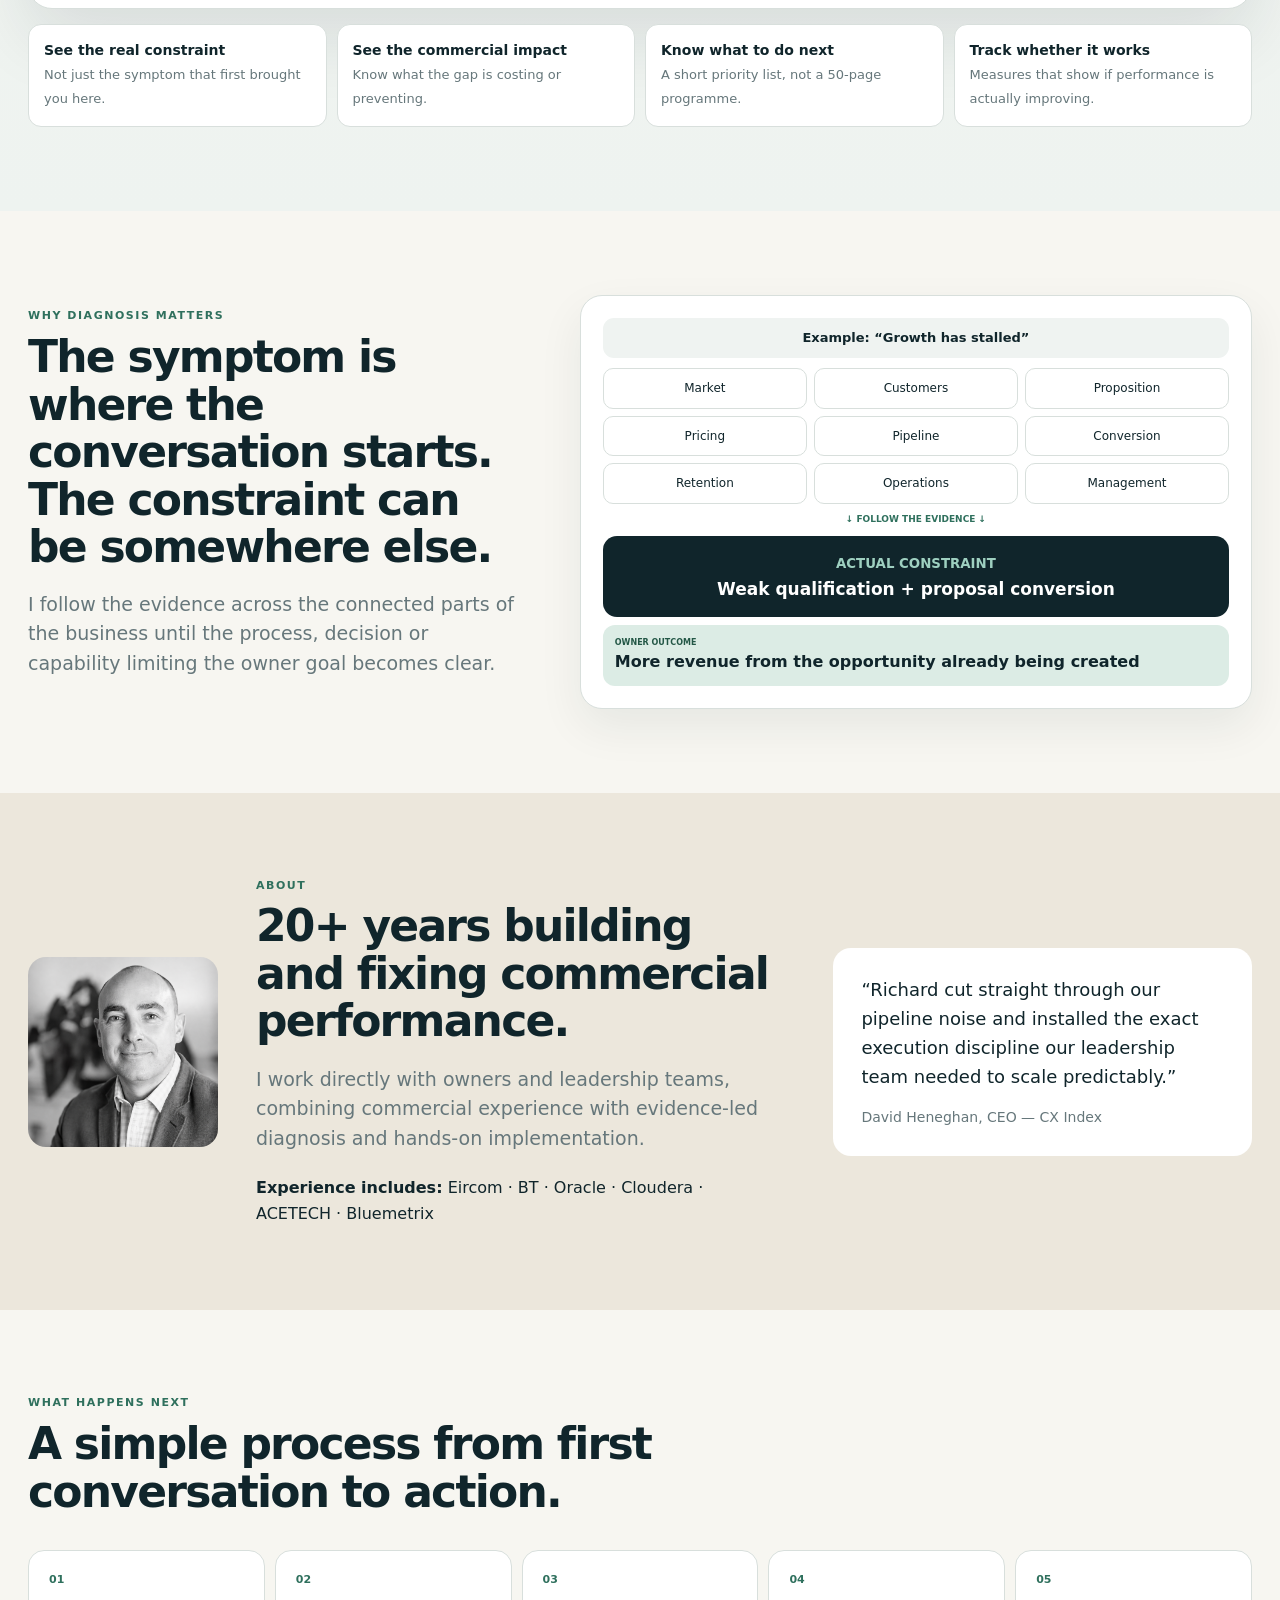
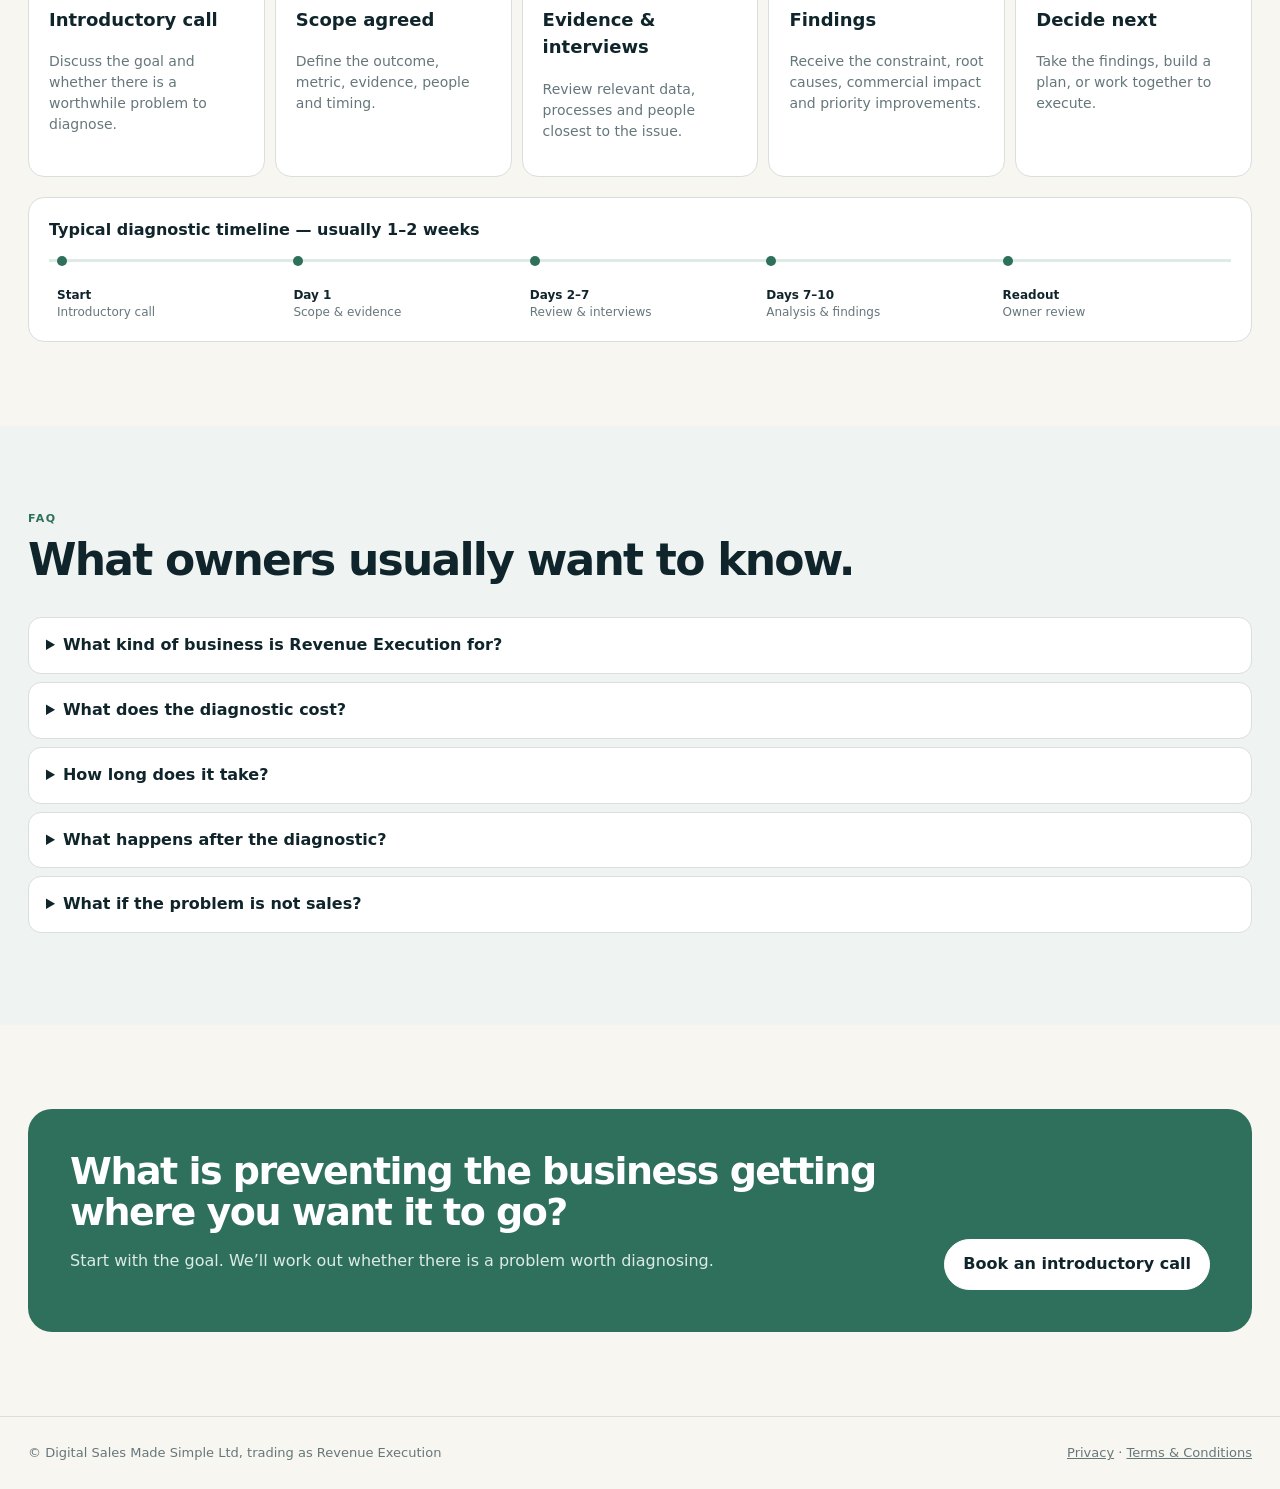
==== commit 9e70773c: "Owner website V19: expand commercial system" ====
--- a/index.html
+++ b/index.html
@@ -1,5 +1,5 @@
 <!doctype html>
-<!-- Revenue Execution Owner Website V18 -->
+<!-- Revenue Execution Owner Website V19 -->
 <html lang="en">
 <head>
 <meta charset="utf-8">
@@ -141,7 +141,7 @@
 </div></section>
 
 <section class="commercial" id="commercial"><div class="wrap">
-<div class="head"><div class="ey">Commercial capability</div><h2>Three connected areas. Eight points where performance can break down.</h2>
+<div class="head"><div class="ey">Commercial capability</div><h2>Three connected areas. Thirteen points where performance can break down.</h2>
 <p>Revenue Execution works across the commercial system — from finding the right market and creating demand, through selling effectively, to retaining and growing customers.</p></div>
 
 <div class="zones">
@@ -149,23 +149,28 @@
 <div class="ey">01 · Market & Demand</div><h3>Create the right demand</h3>
 <p>Make sure the offer, target market and demand engine are strong enough to create quality opportunities.</p>
 <button class="stage" data-i="0"><span class="n">01</span><b>Solution & Market Fit</b><small>Is the offer solving a valuable problem the market will pay to fix?</small><span class="explore">Explore →</span></button>
-<button class="stage" data-i="1"><span class="n">02</span><b>ICP & Positioning</b><small>Are we targeting the right buyers with a message that matters?</small><span class="explore">Explore →</span></button>
-<button class="stage" data-i="2"><span class="n">03</span><b>Demand Generation</b><small>Are we creating enough quality demand from the right market?</small><span class="explore">Explore →</span></button>
+<button class="stage" data-i="1"><span class="n">02</span><b>ICP & Positioning</b><small>Are we targeting the right buyers and positioned around problems they care about?</small><span class="explore">Explore →</span></button>
+<button class="stage" data-i="2"><span class="n">03</span><b>Messaging</b><small>Is our messaging resonating with the right buyers and converting interest into conversations?</small><span class="explore">Explore →</span></button>
+<button class="stage" data-i="3"><span class="n">04</span><b>Demand Generation</b><small>Are we creating enough quality demand from the right market?</small><span class="explore">Explore →</span></button>
 </div>
 
 <div class="zone sell">
 <div class="ey">02 · Selling Process</div><h3>Convert demand into revenue</h3>
 <p>Turn the right conversations into qualified opportunities, progress them properly and close them with confidence.</p>
-<button class="stage" data-i="3"><span class="n">04</span><b>Engagement & Qualification</b><small>Are we creating real conversations and pursuing the right opportunities?</small><span class="explore">Explore →</span></button>
-<button class="stage" data-i="4"><span class="n">05</span><b>Opportunity Management</b><small>Are qualified deals progressing with evidence, ownership and clear next steps?</small><span class="explore">Explore →</span></button>
-<button class="stage" data-i="5"><span class="n">06</span><b>Deal Progression & Forecast Confidence</b><small>Can management see what is real, what is at risk and what will close?</small><span class="explore">Explore →</span></button>
-<button class="stage" data-i="6"><span class="n">07</span><b>Commercials & Close</b><small>Are pricing, proposals and final decisions converting opportunity into revenue?</small><span class="explore">Explore →</span></button>
+<button class="stage" data-i="4"><span class="n">05</span><b>Engagement & Qualification</b><small>Are we creating real conversations and pursuing the right opportunities?</small><span class="explore">Explore →</span></button>
+<button class="stage" data-i="5"><span class="n">06</span><b>Opportunity Management</b><small>Are qualified deals progressing with evidence, ownership and clear next steps?</small><span class="explore">Explore →</span></button>
+<button class="stage" data-i="6"><span class="n">07</span><b>Deal Inspection</b><small>Are sellers and managers inspecting deals consistently using the same evidence, risks and next-step standards?</small><span class="explore">Explore →</span></button>
+<button class="stage" data-i="7"><span class="n">08</span><b>Deal Progression & Forecast Confidence</b><small>Can management see which deals are genuinely progressing, what is at risk and what will close?</small><span class="explore">Explore →</span></button>
+<button class="stage" data-i="8"><span class="n">09</span><b>Commercials & Close</b><small>Are pricing, proposals and final decisions converting opportunity into revenue?</small><span class="explore">Explore →</span></button>
 </div>
 
 <div class="zone customer">
 <div class="ey">03 · Customer Value</div><h3>Keep and grow the value</h3>
-<p>Make sure customers reach value quickly, stay, expand and become a stronger source of future growth.</p>
-<button class="stage" data-i="7"><span class="n">08</span><b>Onboarding, Retention & Expansion</b><small>Are customers reaching value, renewing, expanding and becoming advocates?</small><span class="explore">Explore →</span></button>
+<p>Make sure customers onboard well, realise value, stay and become a stronger source of future growth.</p>
+<button class="stage" data-i="9"><span class="n">10</span><b>Onboarding</b><small>Are new customers reaching a successful start quickly, with clear ownership and handoffs?</small><span class="explore">Explore →</span></button>
+<button class="stage" data-i="10"><span class="n">11</span><b>Customer Value Realisation</b><small>Are customers achieving the outcomes they bought for, quickly enough and consistently enough?</small><span class="explore">Explore →</span></button>
+<button class="stage" data-i="11"><span class="n">12</span><b>Retention</b><small>Are we identifying and addressing churn risk early enough to protect recurring revenue?</small><span class="explore">Explore →</span></button>
+<button class="stage" data-i="12"><span class="n">13</span><b>Expansion</b><small>Are we systematically identifying and converting credible growth opportunities in existing accounts?</small><span class="explore">Explore →</span></button>
 </div>
 </div>
 
@@ -302,13 +307,18 @@
 
 const stages=[
 ["Solution & Market Fit","Is the offer solving a valuable problem the market will pay to fix?","Weak solution value or weak market fit makes every downstream commercial activity harder.","Weak differentiation · unclear value · low urgency · poor proof","Lower conversion, longer sales cycles, more price pressure and wasted commercial effort.","Customer value, problem urgency, willingness to pay, proof and differentiation."],
-["ICP & Positioning","Are we targeting the right buyers with a message that matters?","Poor targeting and weak positioning waste demand-generation and selling effort before the process really starts.","Wrong accounts · weak persona fit · generic messaging · low response","Higher acquisition cost, low-quality pipeline and weak meeting conversion.","ICP, buyer roles, use cases, positioning, messaging and historical conversion."],
+["ICP & Positioning","Are we targeting the right buyers and positioned around problems they care about?","Strong commercial execution starts with choosing the right buyers and positioning the offer around problems they recognise as important.","Wrong accounts · weak persona fit · unclear positioning · low relevance","Acquisition effort is wasted, response quality falls and pipeline starts with the wrong opportunities.","ICP, buyer roles, use cases, problem priority, positioning and segment-level conversion."],
+["Messaging","Is our messaging resonating with the right buyers and converting interest into conversations?","Messaging turns positioning into buyer-facing language that earns attention, creates relevance and gives people a reason to engage.","Generic claims · feature-led language · unclear outcomes · weak proof · low response","Good targeting still underperforms because buyers do not immediately understand why the conversation matters.","Value proposition, buyer language, problem framing, proof, calls to action and message-to-conversation conversion."],
 ["Demand Generation","Are we creating enough quality demand from the right market?","Growth becomes unpredictable when the business cannot create a reliable flow of quality buying interest.","Insufficient demand · weak channels · inconsistent activity · poor conversion","Pipeline starts too small, revenue becomes less predictable and sales compensates with low-quality activity.","Channels, campaigns, content, referrals, partners, inbound/outbound and demand-to-pipeline conversion."],
 ["Engagement & Qualification","Are we creating real conversations and pursuing the right opportunities?","The business needs both enough engagement and discipline to separate real opportunities from noise.","Low meeting conversion · weak follow-up · pipeline inflation · poor disqualification","Selling capacity is wasted, pipeline confidence falls and win rates suffer.","Targeting, engagement, buyer evidence, qualification quality and disqualification discipline."],
 ["Opportunity Management","Are qualified deals progressing with evidence, ownership and clear next steps?","Qualified opportunities still need structured progression toward a buyer decision.","Stalled deals · ageing pipeline · unclear next actions · weak ownership","Sales cycles lengthen, deals slip and revenue is delayed or lost.","Stage progression, next actions, buyer commitments, ageing and ownership."],
-["Deal Progression & Forecast Confidence","Can management see what is real, what is at risk and what will close?","Owners need reliable visibility early enough to intervene before revenue slips.","Forecast noise · slippage · weak evidence · late intervention","Poor visibility creates surprise misses, weak decisions and late management intervention.","Deal inspection, stage confidence, forecast logic, slippage and management cadence."],
+["Deal Inspection","Are sellers and managers inspecting deals consistently using the same evidence, risks and next-step standards?","Deal inspection creates a shared management discipline for testing opportunity quality, exposing risk and agreeing what must happen next.","Opinion-based reviews · inconsistent criteria · missing evidence · late risk discovery · weak follow-through","Pipeline becomes inflated, coaching is inconsistent, risks surface too late and forecast quality deteriorates.","Inspection criteria, required evidence, review cadence, seller/manager roles, risk identification and action follow-up."],
+["Deal Progression & Forecast Confidence","Can management see which deals are genuinely progressing, what is at risk and what will close?","Owners need reliable forward visibility based on how opportunities are actually progressing, not seller optimism alone.","Repeated slippage · weak stage evidence · stale close dates · optimistic commits · late surprises","Poor visibility creates revenue misses, weak resource decisions and late management intervention.","Stage-to-stage conversion, forecast logic, close-date integrity, slippage, coverage and forecast accuracy."],
 ["Commercials & Close","Are pricing, proposals and final decisions converting opportunity into revenue?","Late-stage commercial friction can destroy value created throughout the selling process.","Weak proposals · discount leakage · terms friction · late-stage loss","Margin erodes, decisions slow and otherwise winnable deals are lost.","Proposal quality, pricing, discounts, terms, negotiation, win/loss and close conversion."],
-["Onboarding, Retention & Expansion","Are customers reaching value, renewing, expanding and becoming advocates?","Commercialisation is incomplete if customers sign but fail to realise value, renew or grow.","Slow onboarding · churn risk · weak expansion · low referencability","Lifetime value falls, churn rises and the business becomes too dependent on new-logo acquisition.","Time-to-value, adoption, retention, renewal, expansion and customer advocacy."]
+["Onboarding","Are new customers reaching a successful start quickly, with clear ownership and handoffs?","A strong customer relationship begins with a controlled handoff from sale to delivery and a fast path to first value.","Poor handoffs · slow implementation · unclear ownership · repeated customer effort · early friction","Time-to-value increases, confidence falls and avoidable churn risk begins immediately after the sale.","Sales-to-delivery handoff, onboarding workflow, ownership, milestones, customer effort and time-to-first-value."],
+["Customer Value Realisation","Are customers achieving the outcomes they bought for, quickly enough and consistently enough?","Customer value realisation makes the promised commercial outcome visible and measurable after the sale.","Unclear success measures · low adoption · no outcome tracking · weak value reviews · poor proof","Retention weakens, references are harder to earn and expansion conversations lack evidence of delivered value.","Success outcomes, adoption, usage and outcome evidence, governance, value reviews and proof of realised value."],
+["Retention","Are we identifying and addressing churn risk early enough to protect recurring revenue?","Retention depends on recognising changes in customer health before renewal risk becomes unavoidable.","Late risk detection · weak engagement · unresolved issues · renewal surprises · no save plan","Recurring revenue erodes, acquisition has to work harder and customer lifetime value falls.","Customer health, engagement, risk signals, renewal process, save actions, churn reasons and retention trends."],
+["Expansion","Are we systematically identifying and converting credible growth opportunities in existing accounts?","Expansion turns proven customer value into additional revenue where there is a legitimate unmet need or wider use case.","No account growth plan · weak cross-sell visibility · reactive renewals · poor stakeholder coverage","Existing-customer revenue is underused and growth becomes overly dependent on new-logo acquisition.","Account potential, whitespace, stakeholder coverage, expansion triggers, opportunity creation and expansion conversion."]
 ]
 const comdetail=document.getElementById("comdetail");
 const buttons=[...document.querySelectorAll(".stage")];
@@ -318,7 +328,7 @@
  comdetail.innerHTML=`<div><div class="ey" style="color:#9ed0c0">Selected area</div><h3>${s[0]}</h3><p>${s[1]}</p></div><div class="detailgrid"><div class="box"><b>What it is</b><span>${s[2]}</span></div><div class="box"><b>Common problems</b><span>${s[3]}</span></div><div class="box"><b>Business impact</b><span>${s[4]}</span></div><div class="box"><b>What Revenue Execution diagnoses</b><span>${s[5]}</span></div></div>`;
 }
 buttons.forEach(b=>b.addEventListener("click",()=>showStage(+b.dataset.i)));
-showStage(2);
+showStage(3);
 </script>
 </body>
 </html>
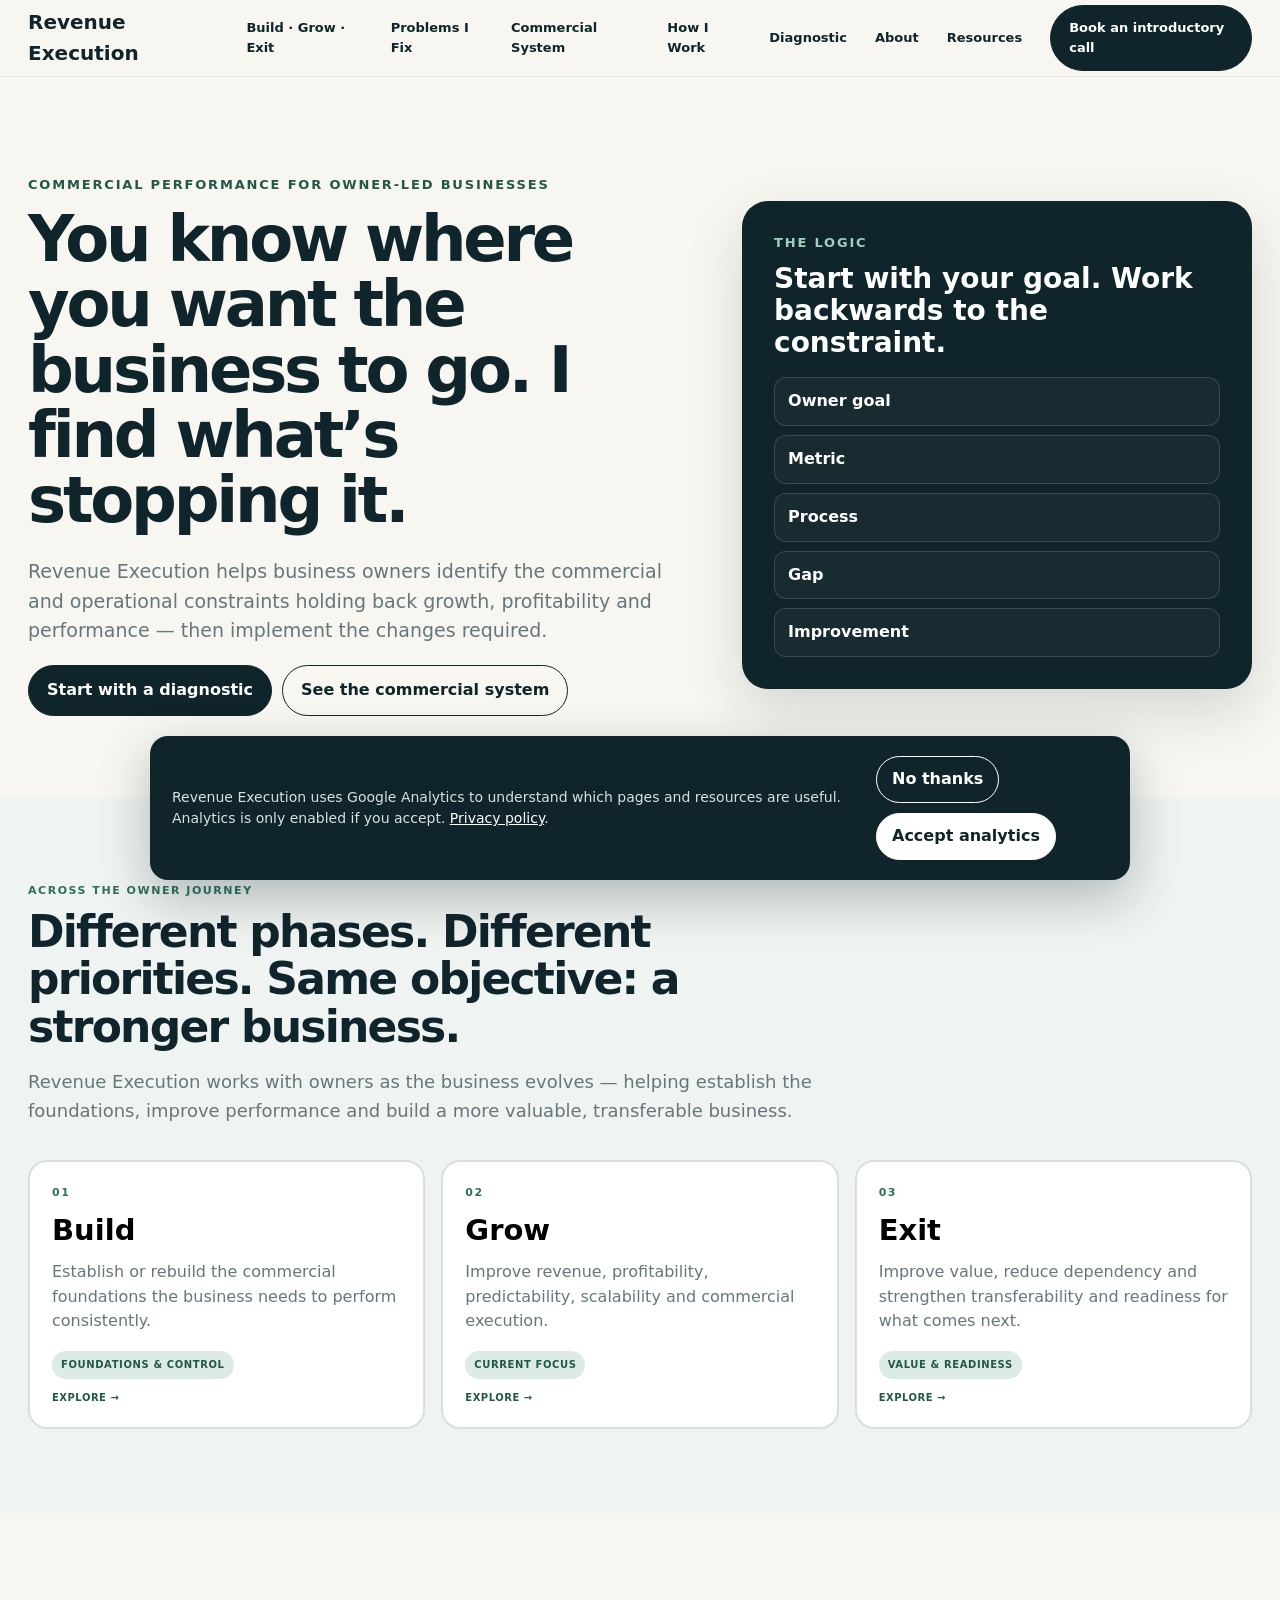
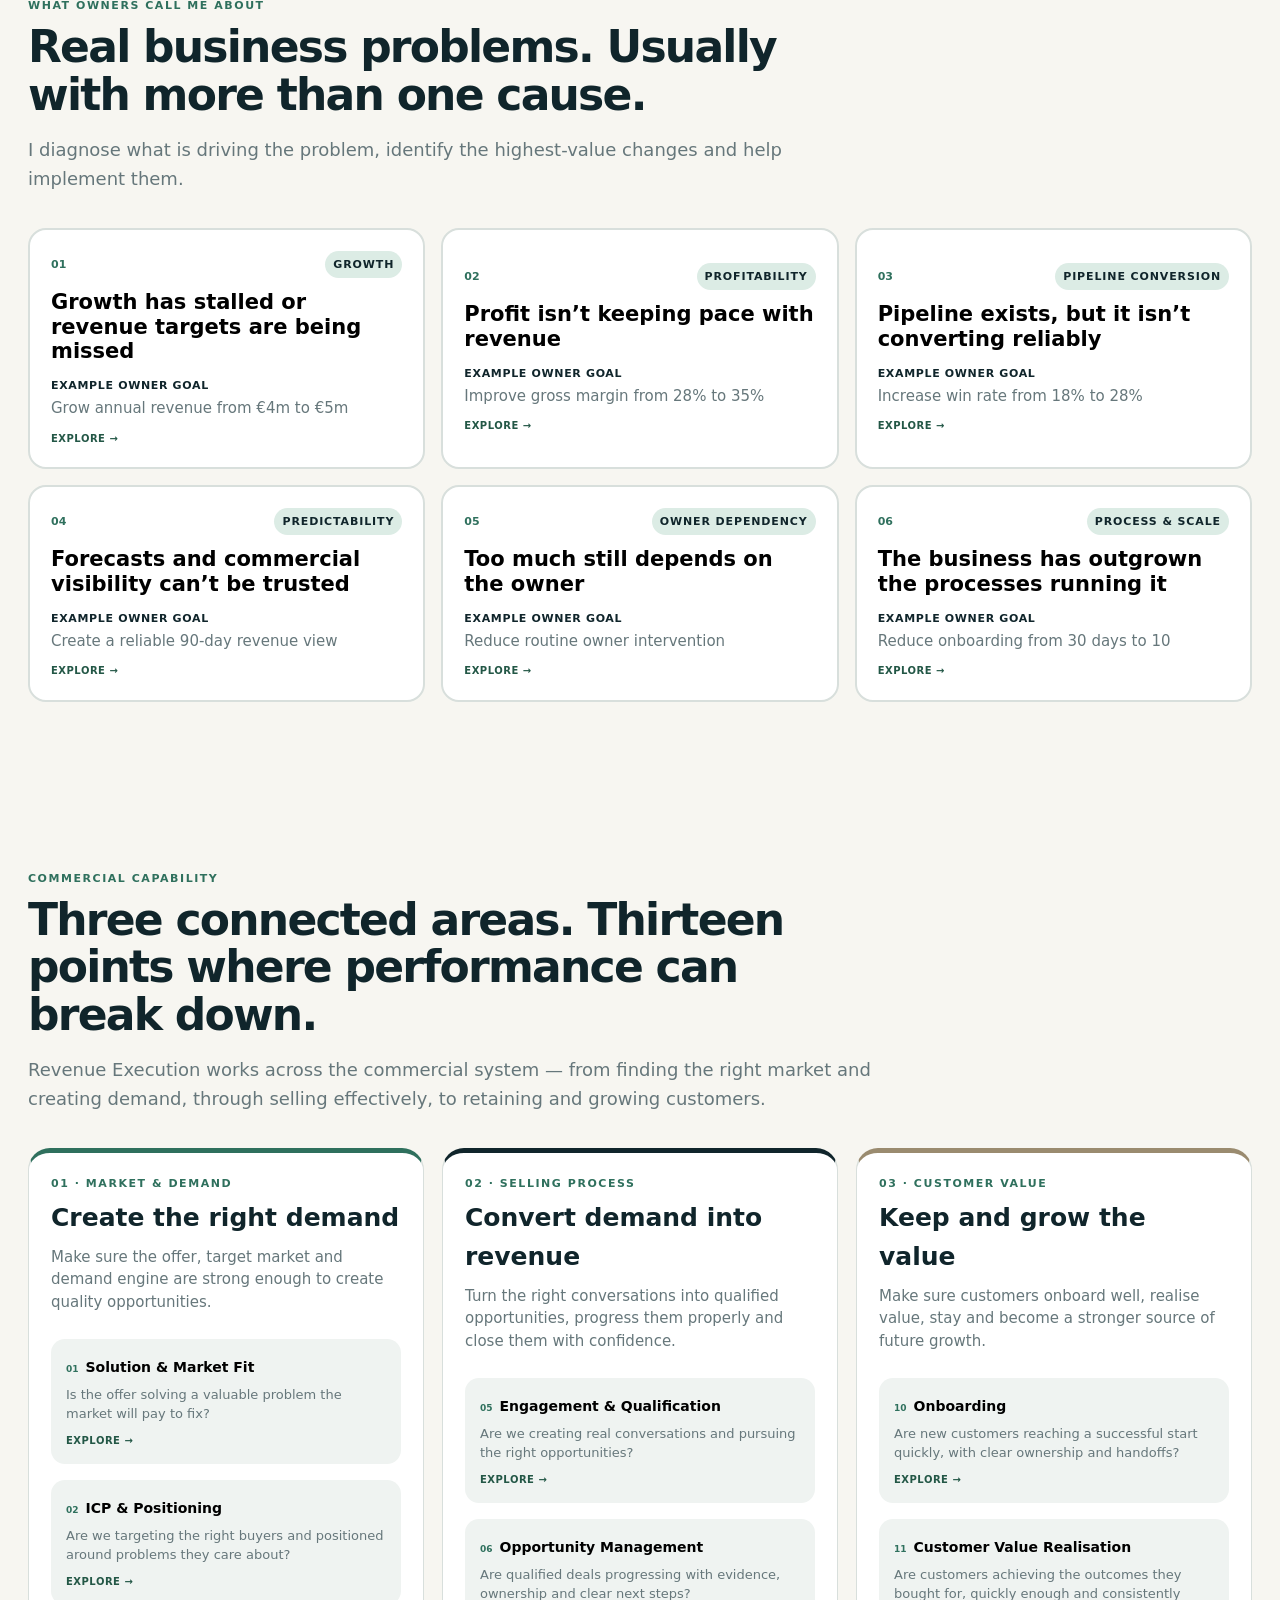
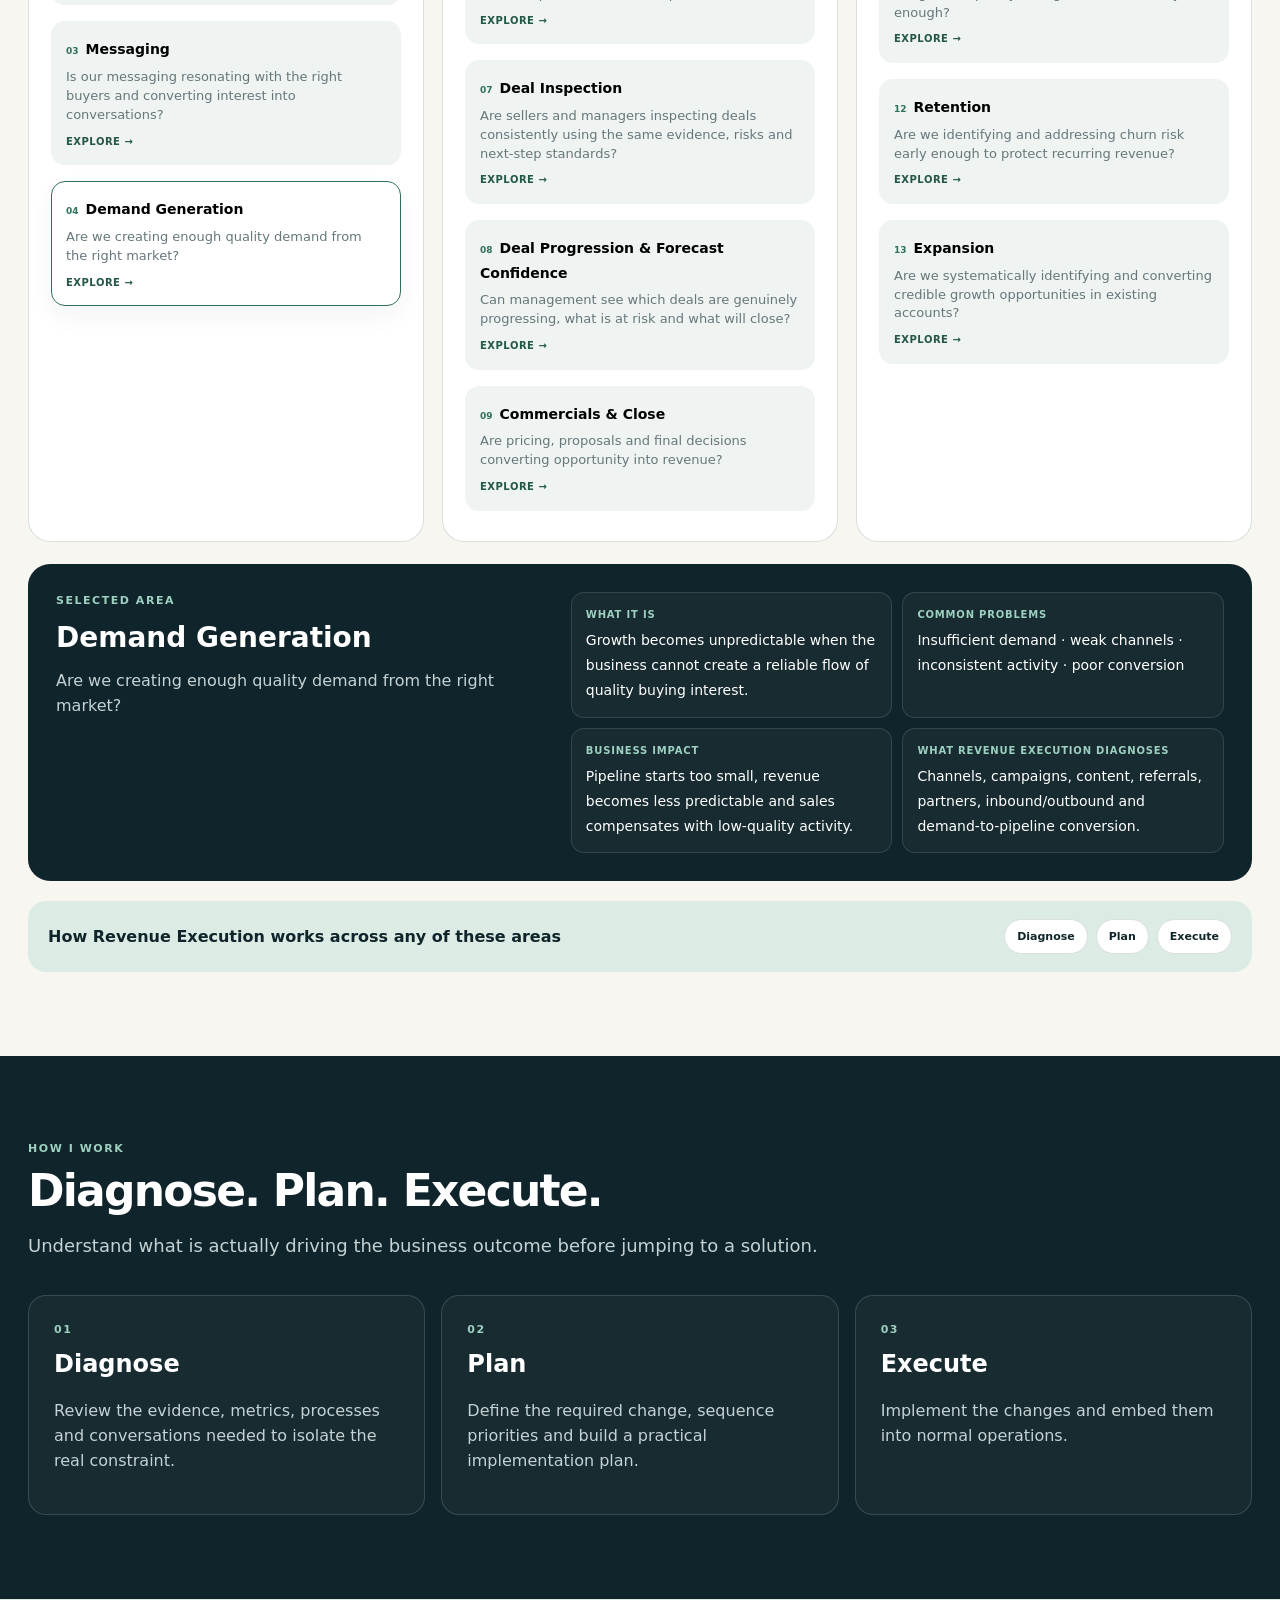
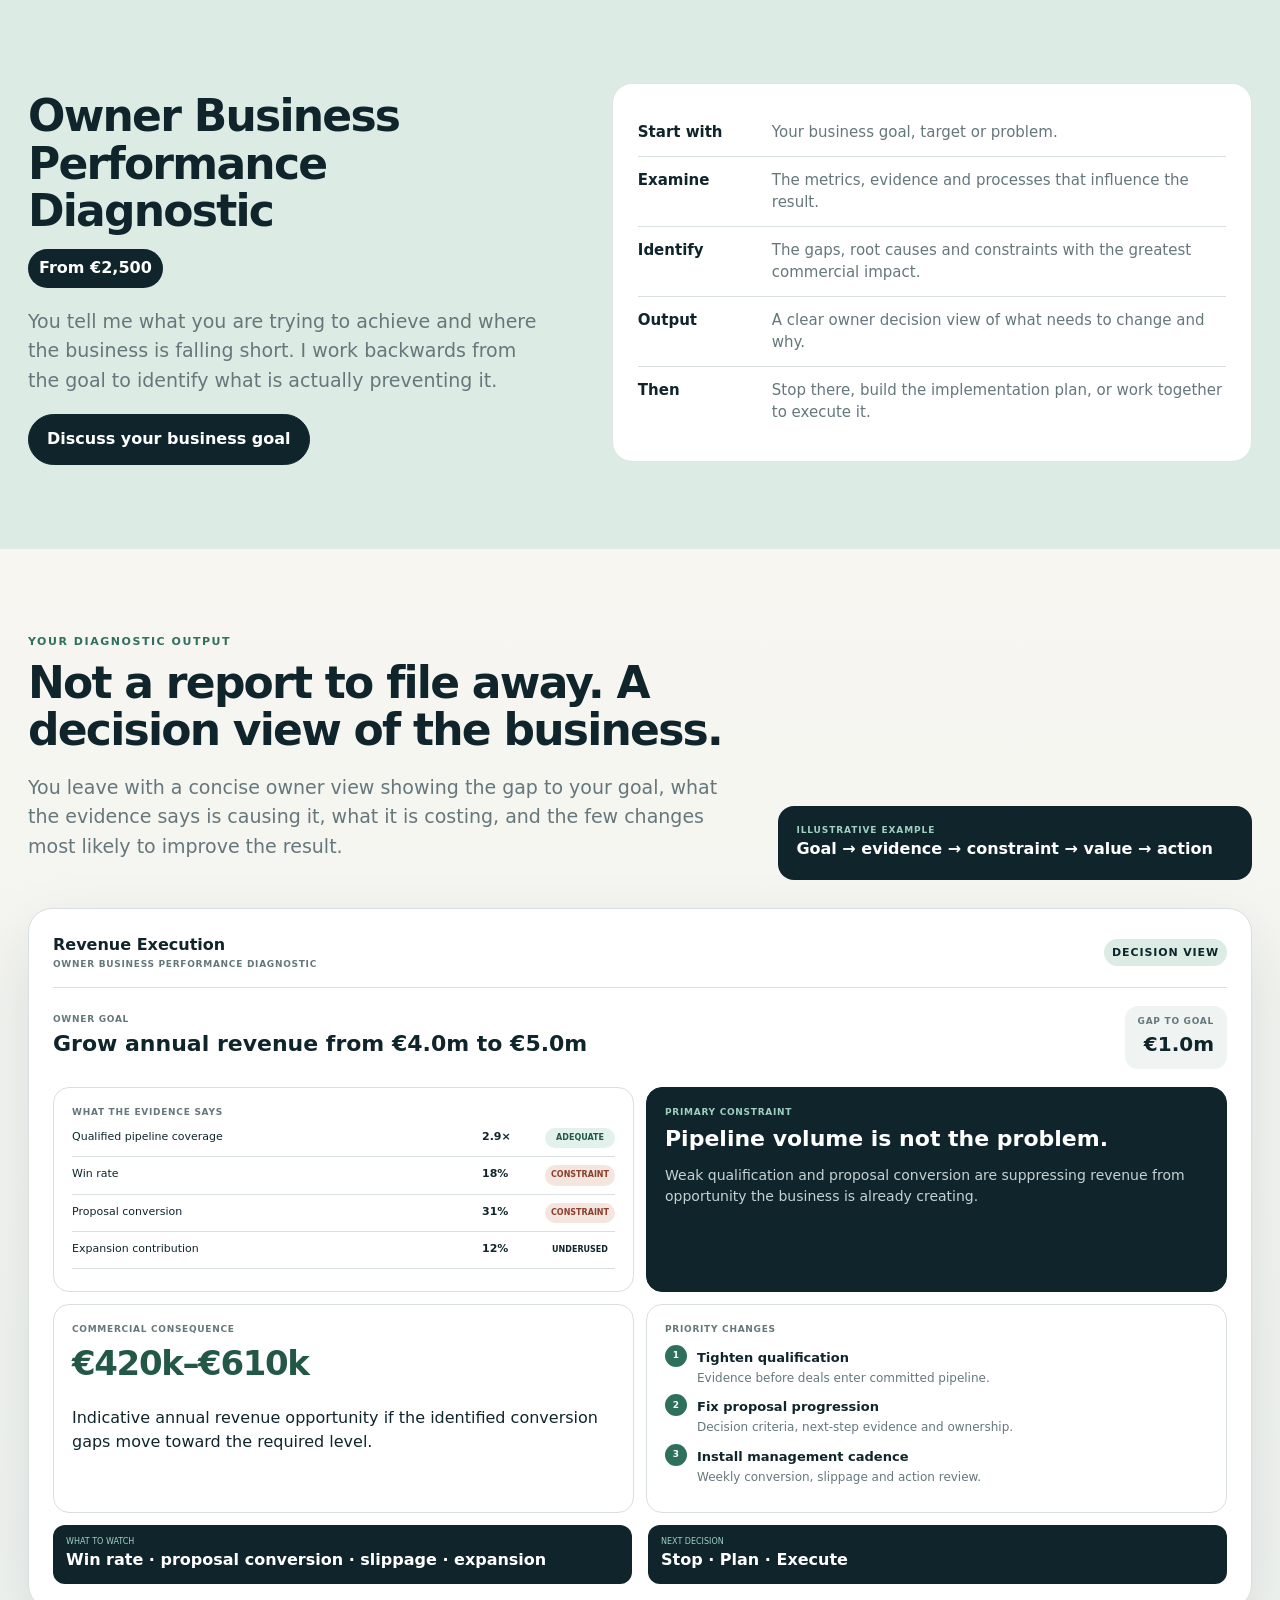
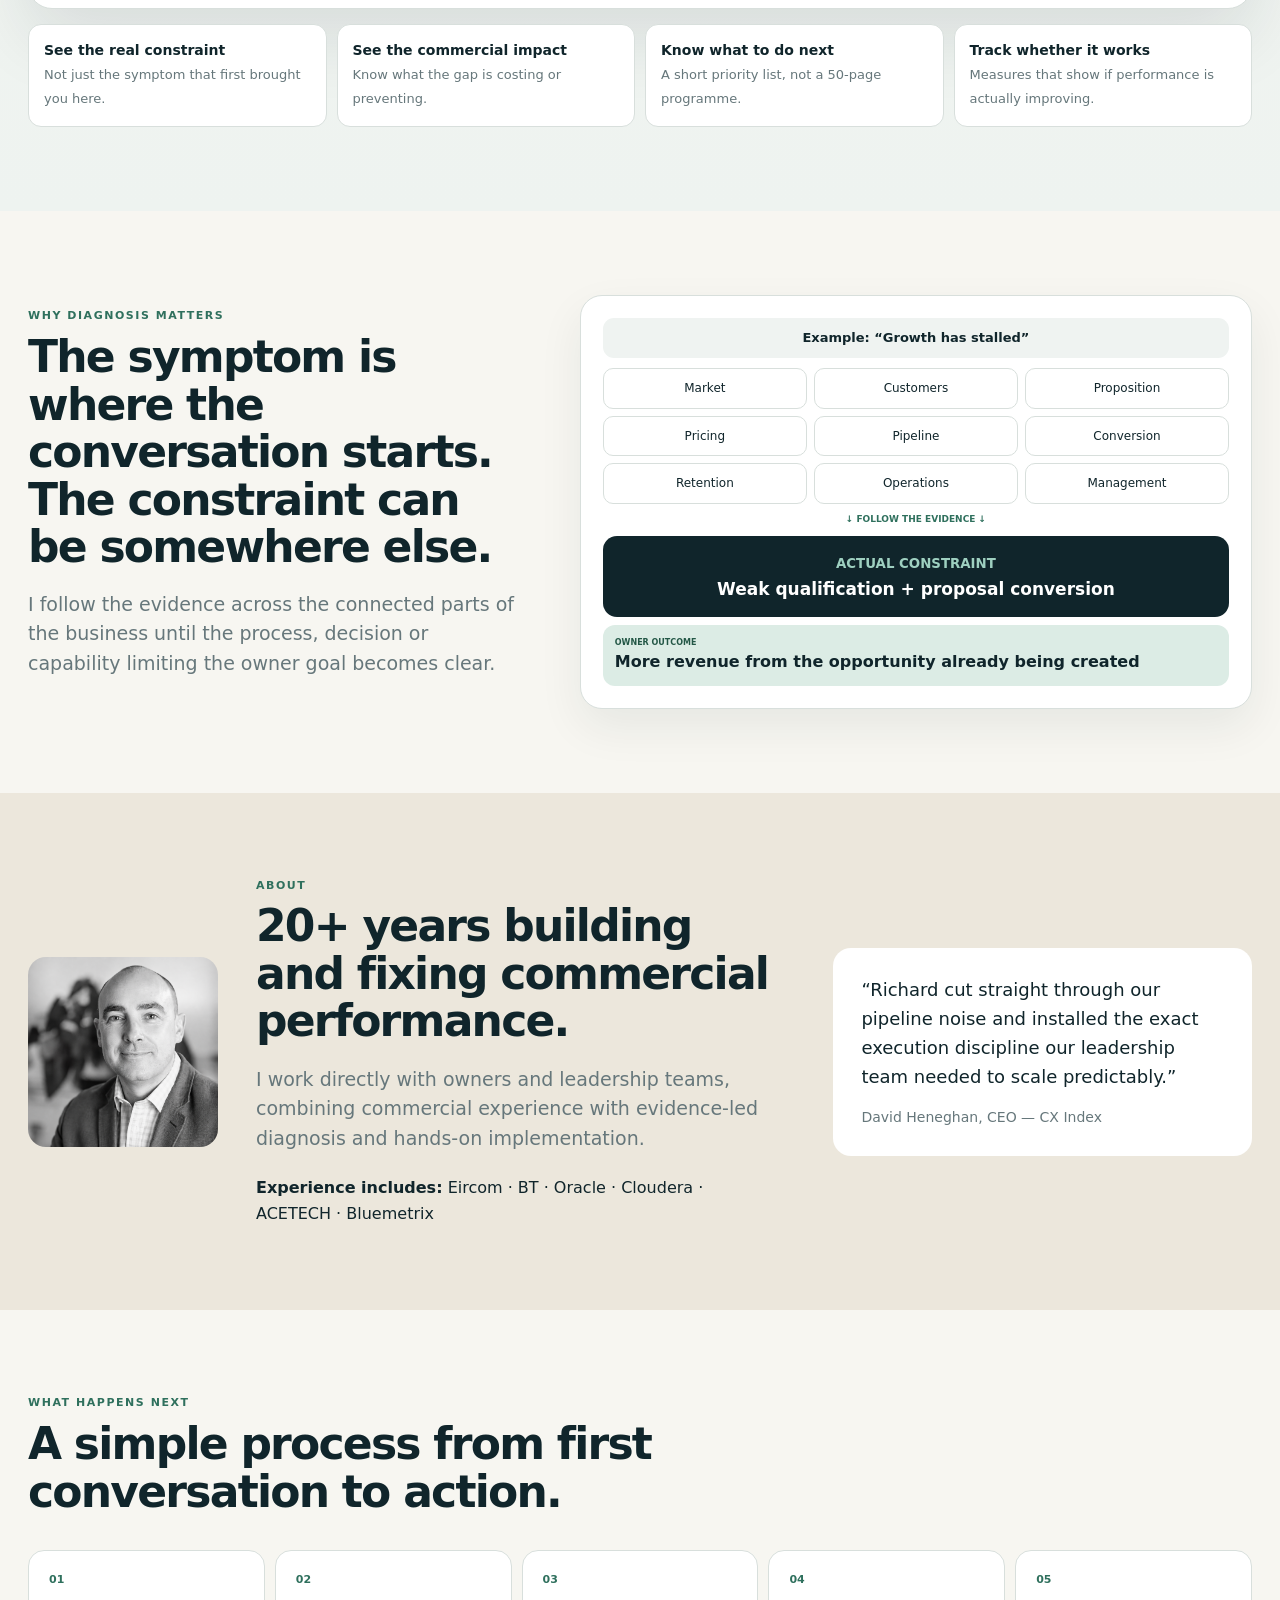
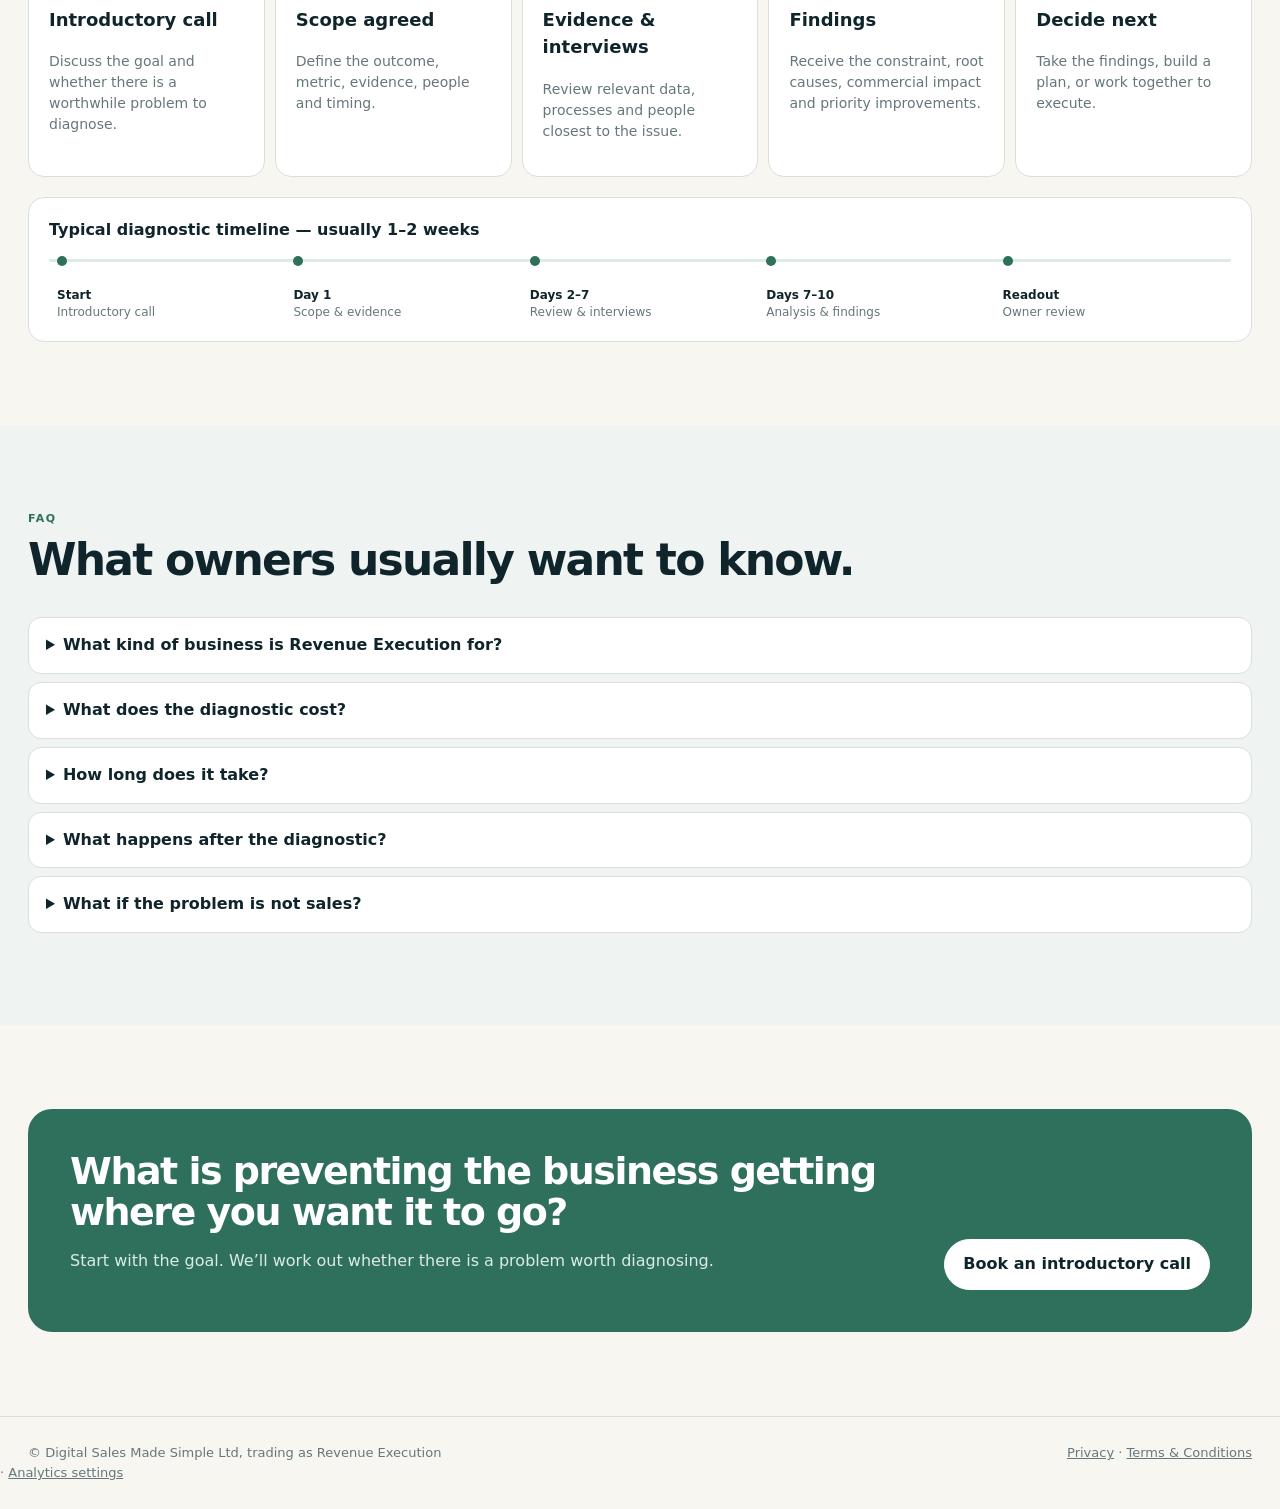
==== commit fd67f486: "Enable shared analytics script on homepage" ====
--- a/index.html
+++ b/index.html
@@ -330,5 +330,6 @@
 buttons.forEach(b=>b.addEventListener("click",()=>showStage(+b.dataset.i)));
 showStage(3);
 </script>
+<script src="site.js"></script>
 </body>
 </html>
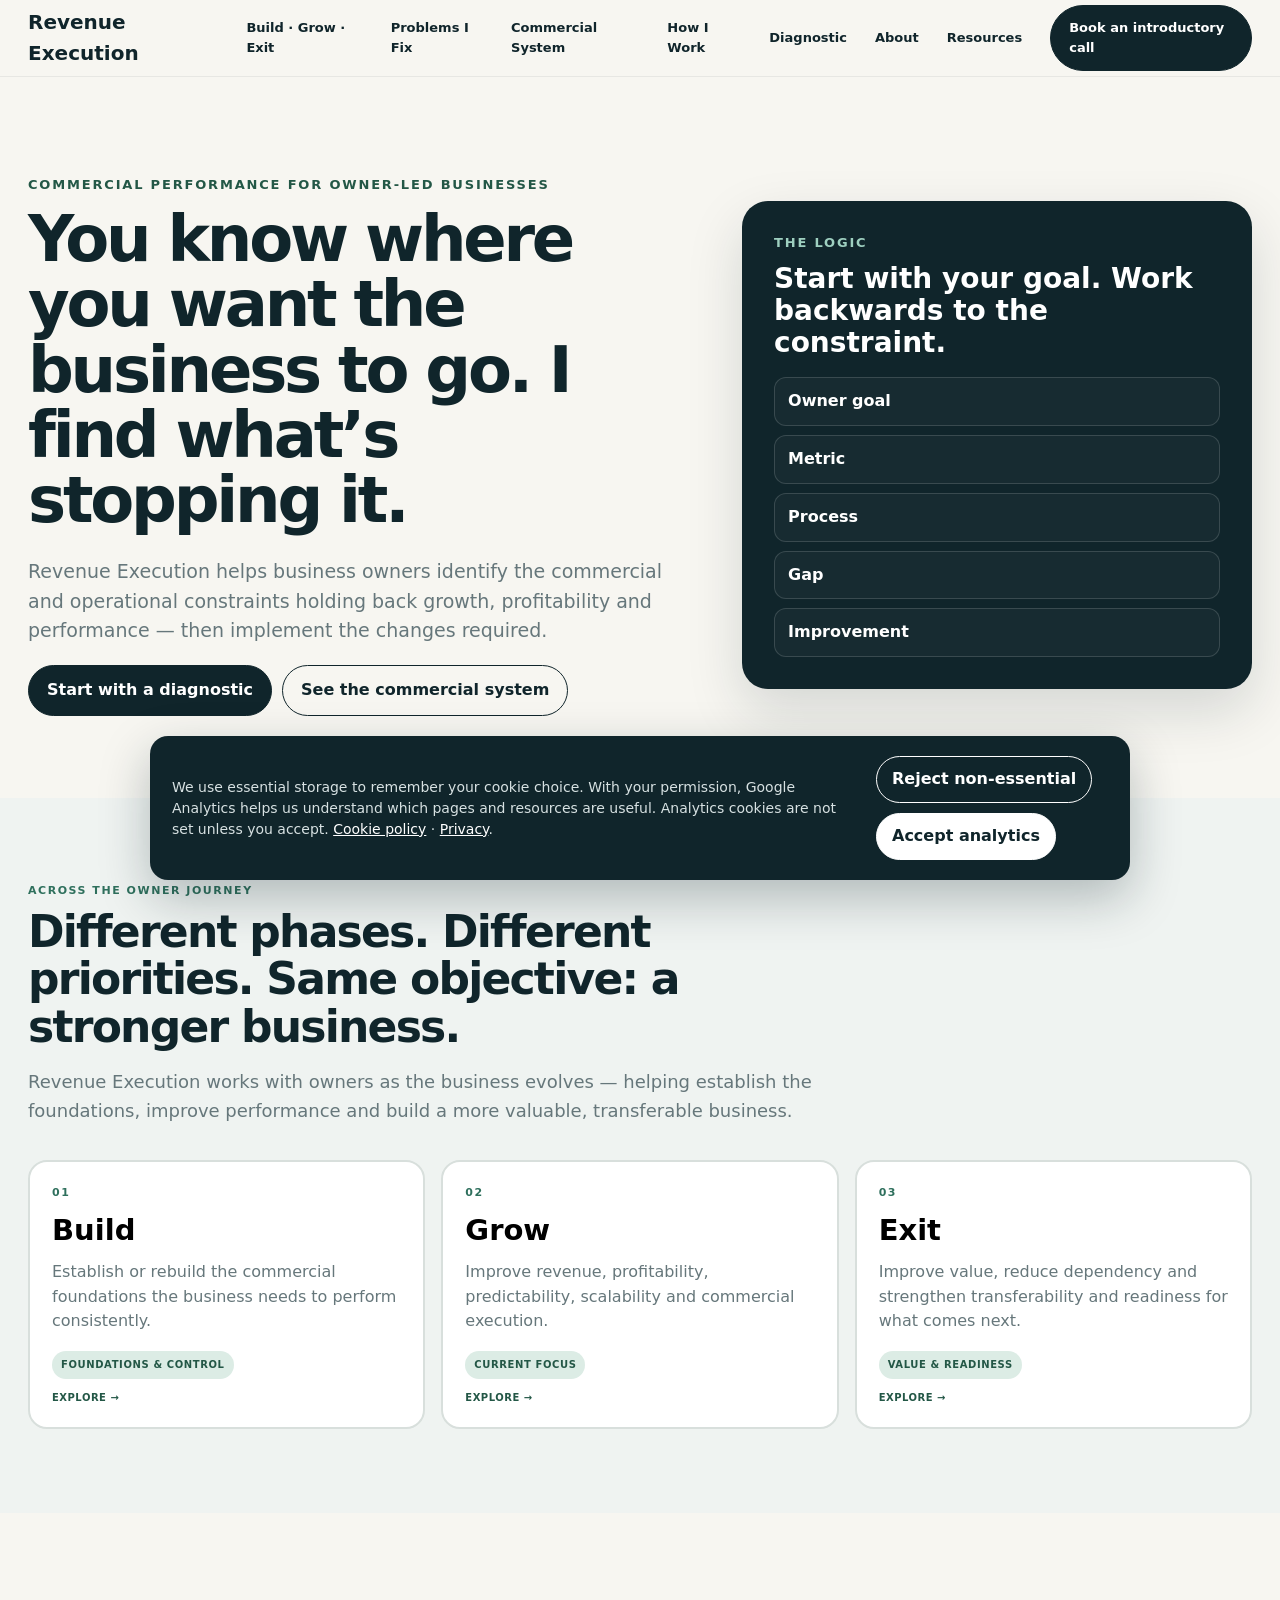
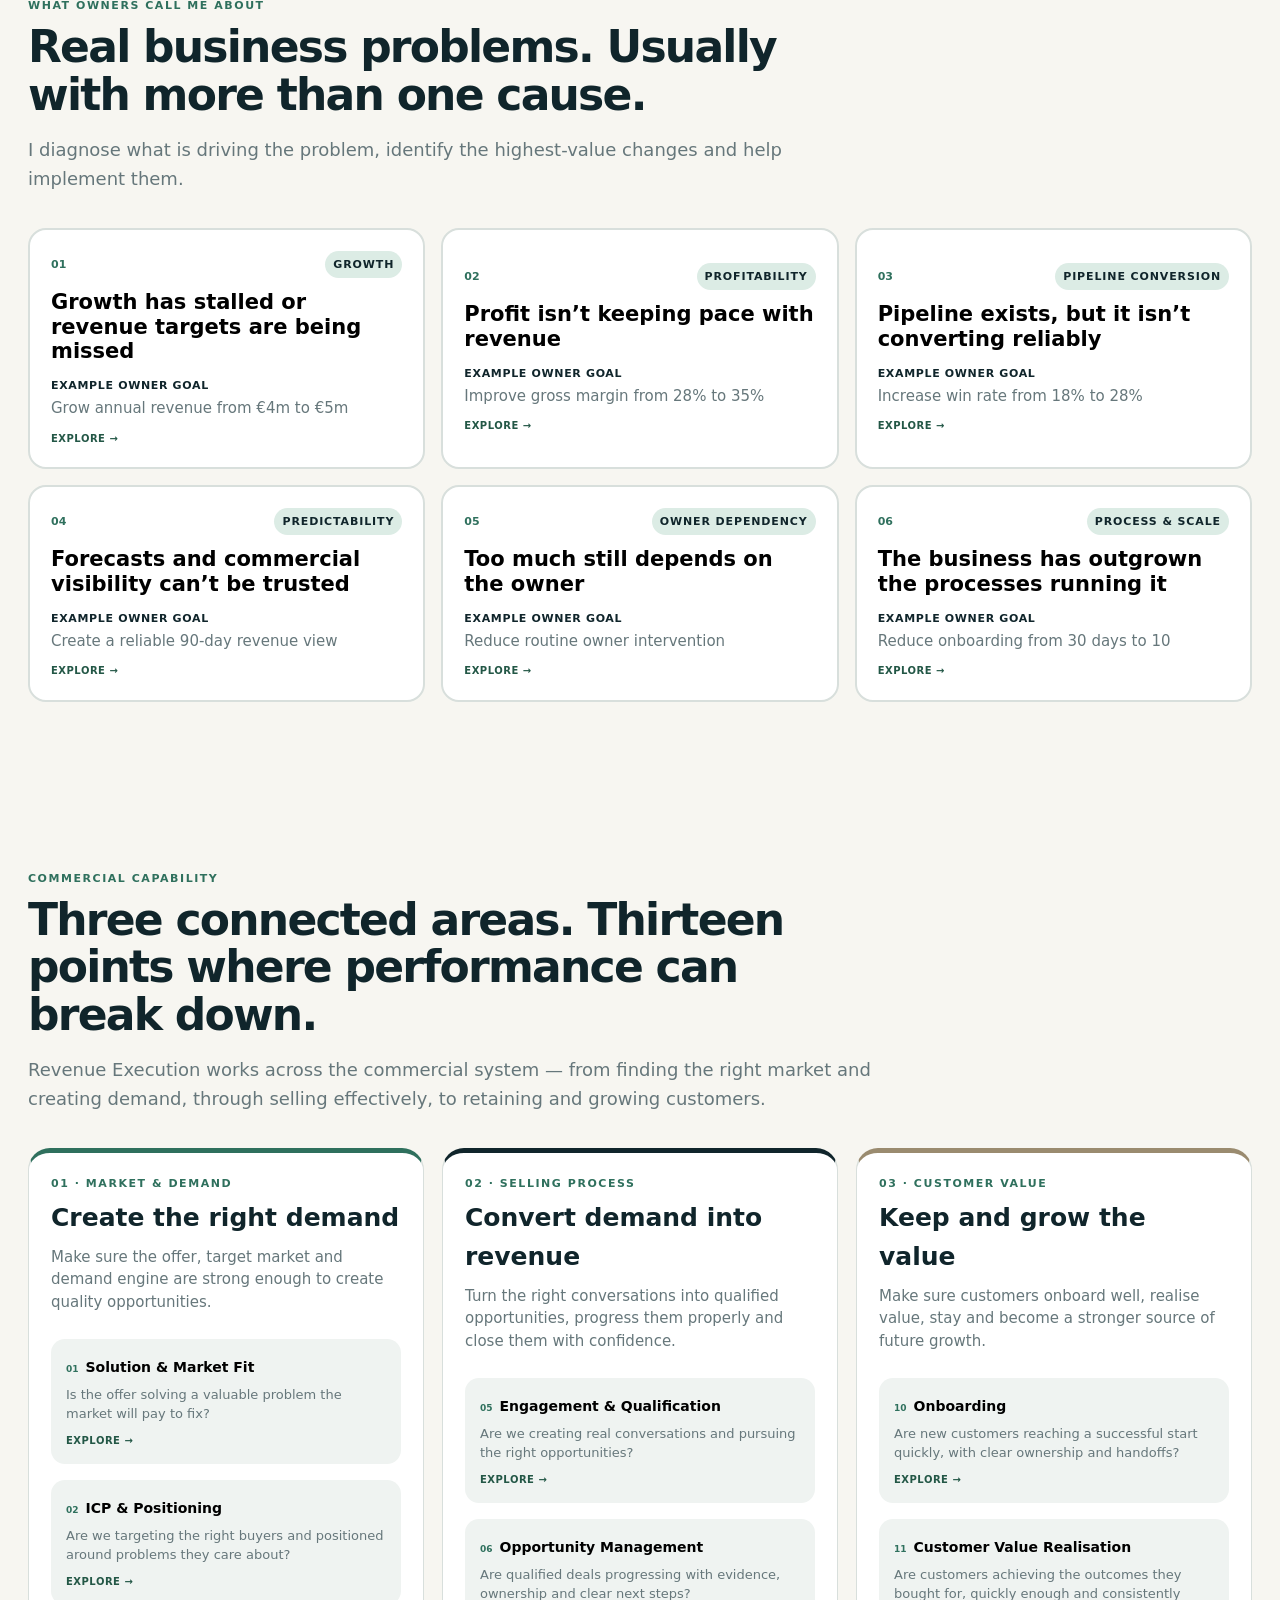
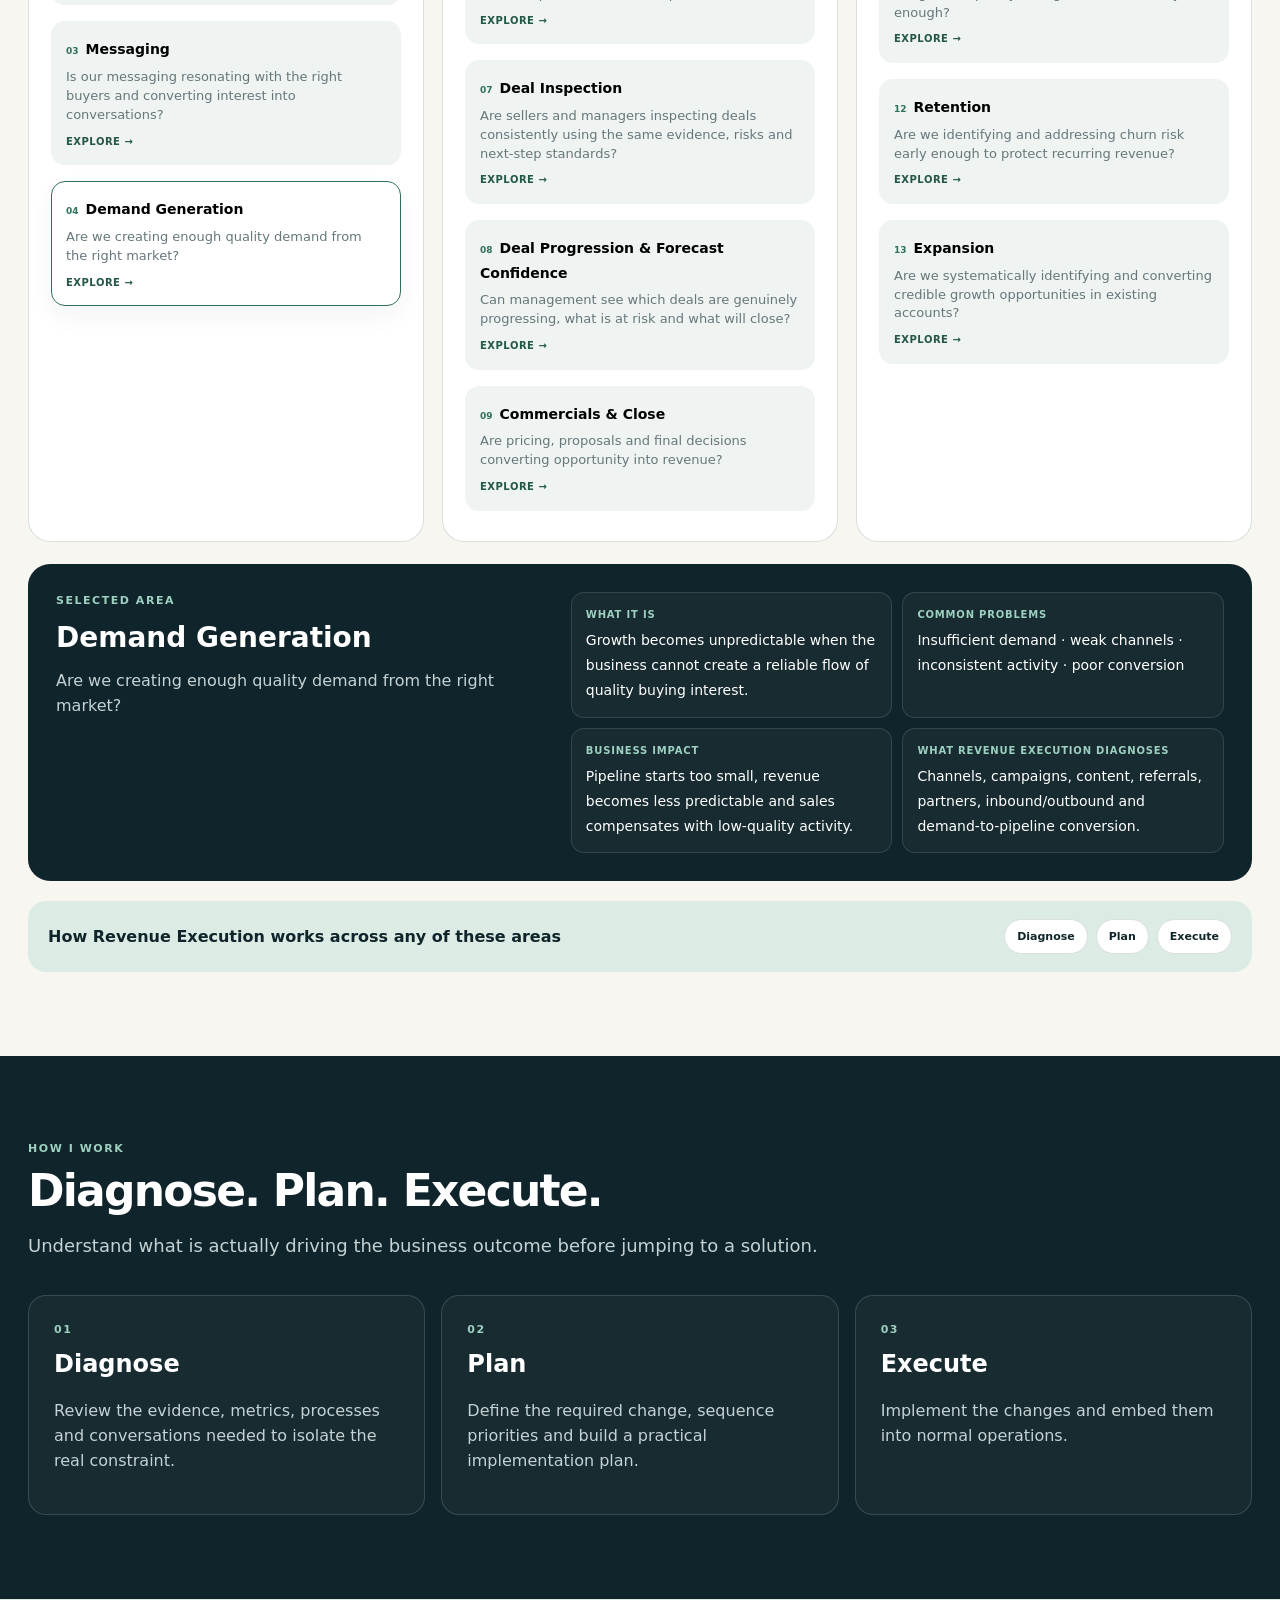
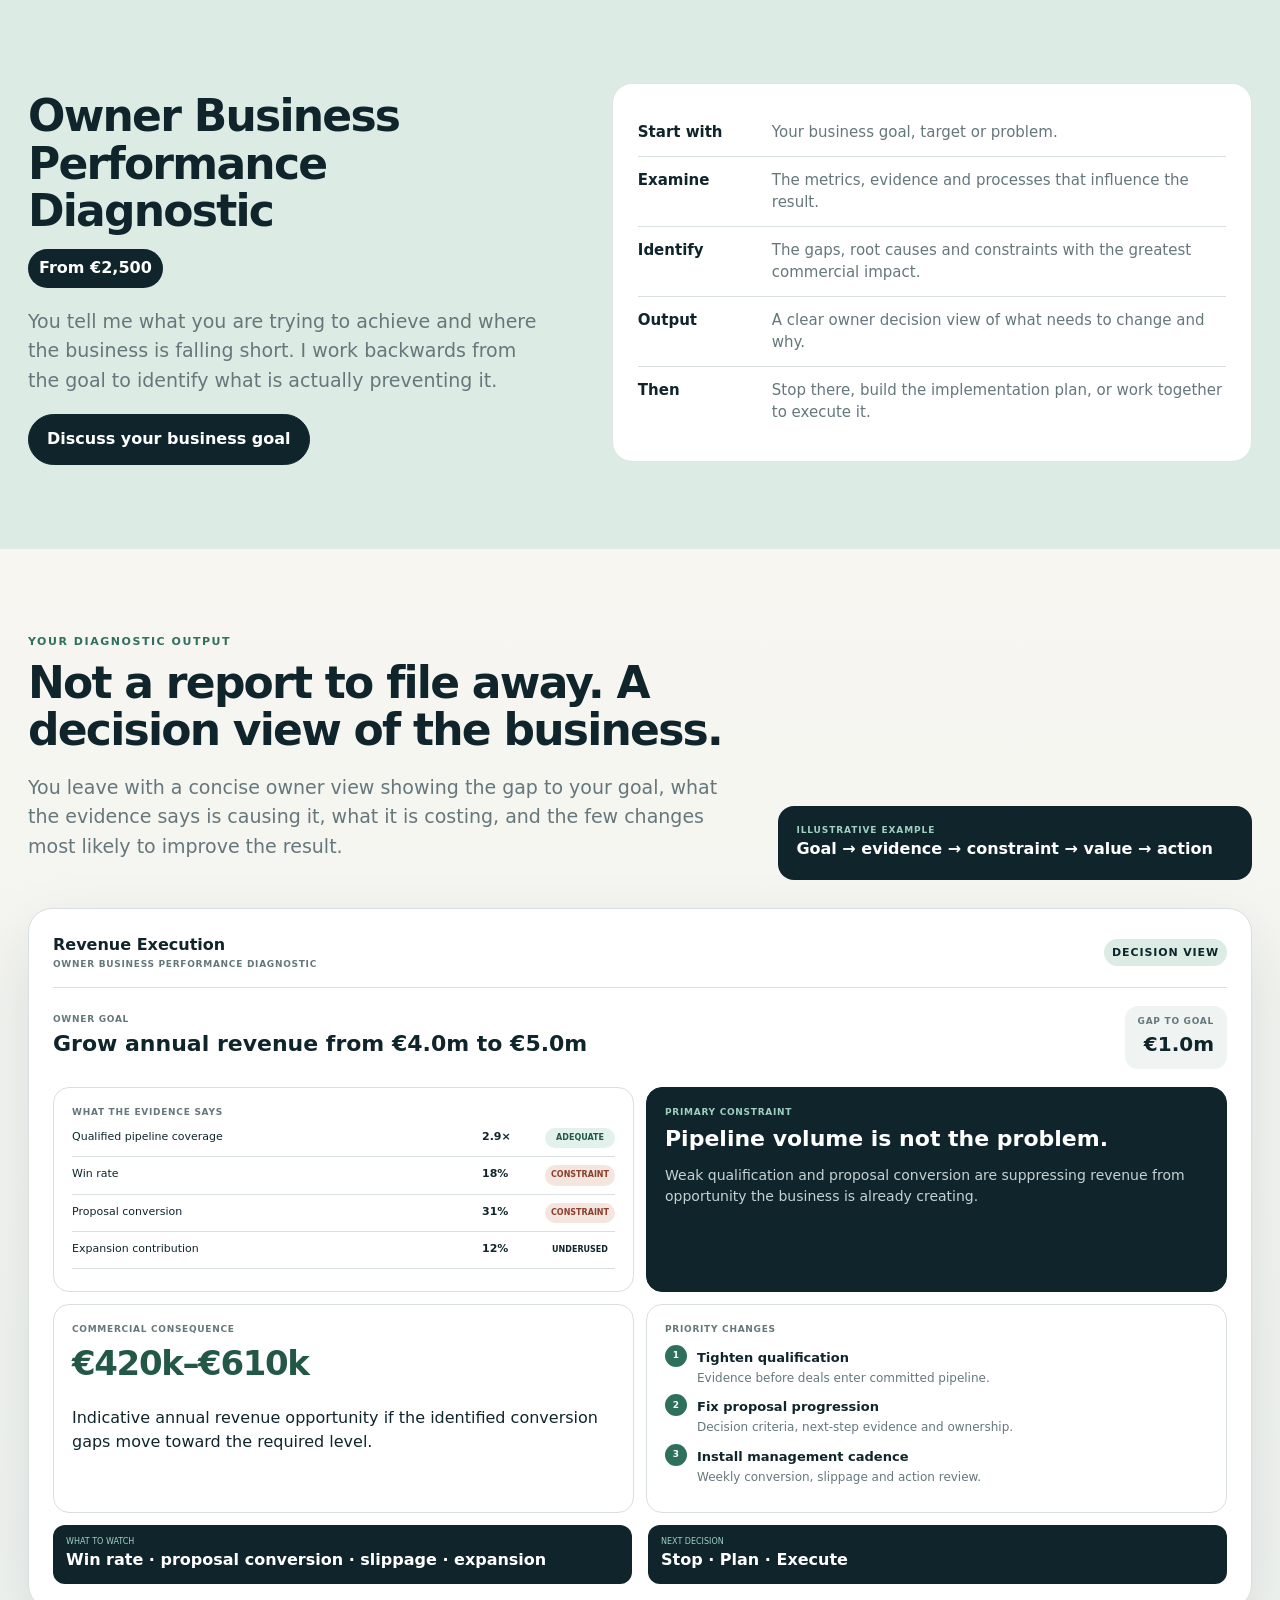
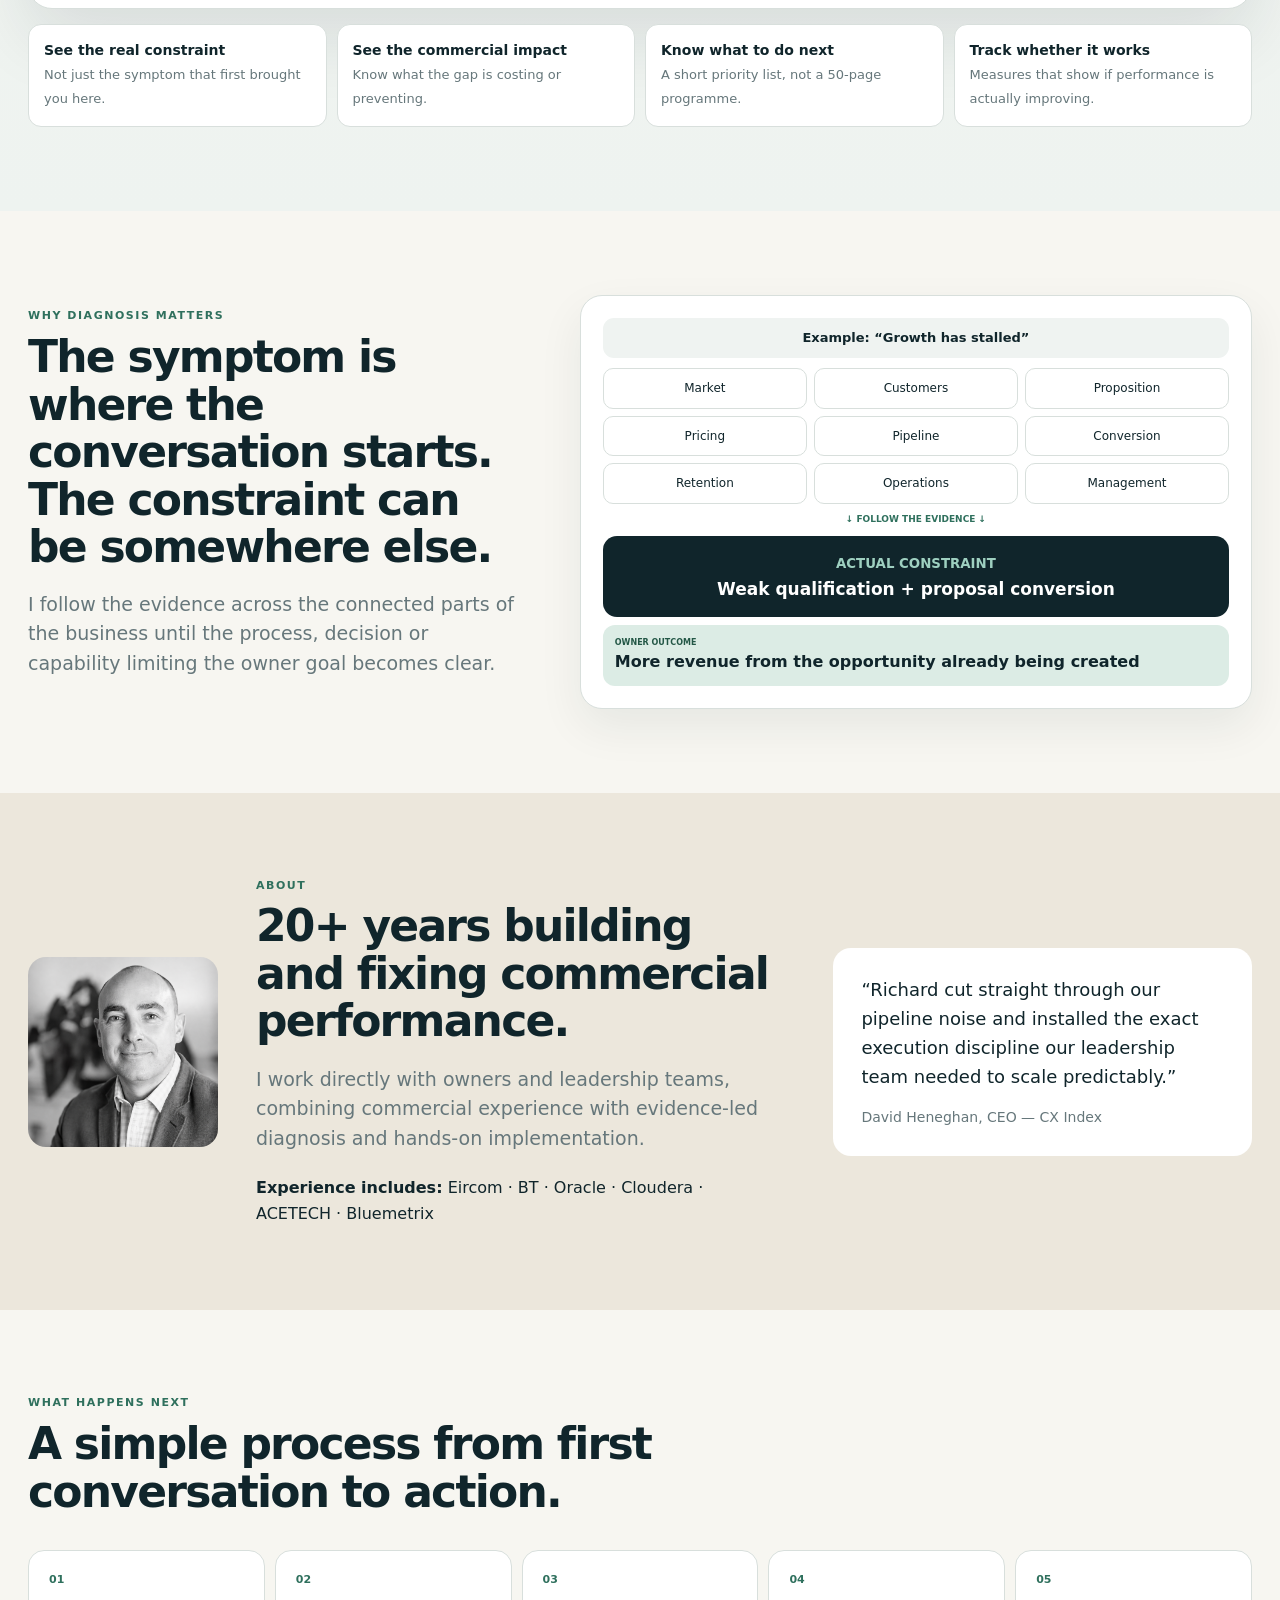
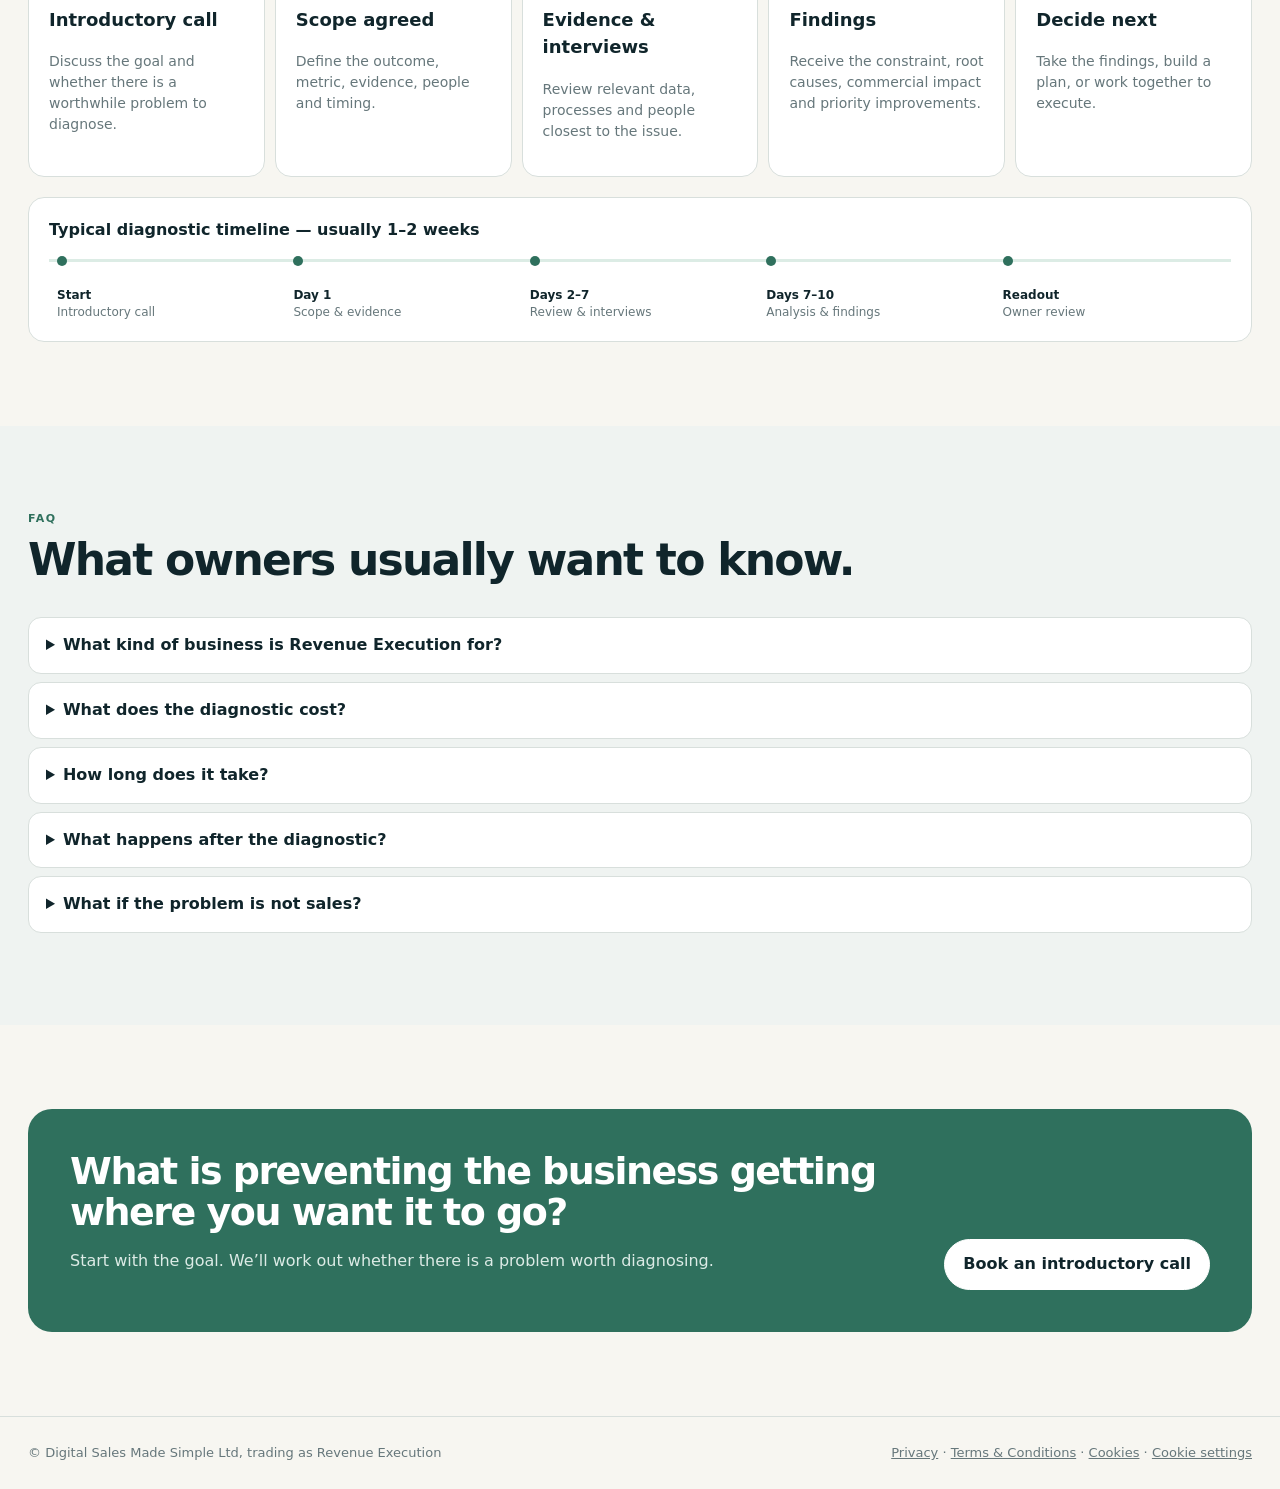
==== commit 3a60ed57: "Owner website V20: finalize cookie and favicon rollout" ====
--- a/index.html
+++ b/index.html
@@ -1,5 +1,5 @@
 <!doctype html>
-<!-- Revenue Execution Owner Website V19 -->
+<!-- Revenue Execution Owner Website V20 -->
 <html lang="en">
 <head>
 <meta charset="utf-8">
@@ -92,6 +92,8 @@
 .links a:not(.btn):hover{color:var(--g);opacity:.88}
 
 </style>
+<link rel="icon" type="image/png" href="/favicon.png?v=20">
+<link rel="apple-touch-icon" href="/favicon.png?v=20">
 </head>
 <body>
 
@@ -330,6 +332,6 @@
 buttons.forEach(b=>b.addEventListener("click",()=>showStage(+b.dataset.i)));
 showStage(3);
 </script>
-<script src="site.js"></script>
+<script src="/site.js"></script>
 </body>
 </html>
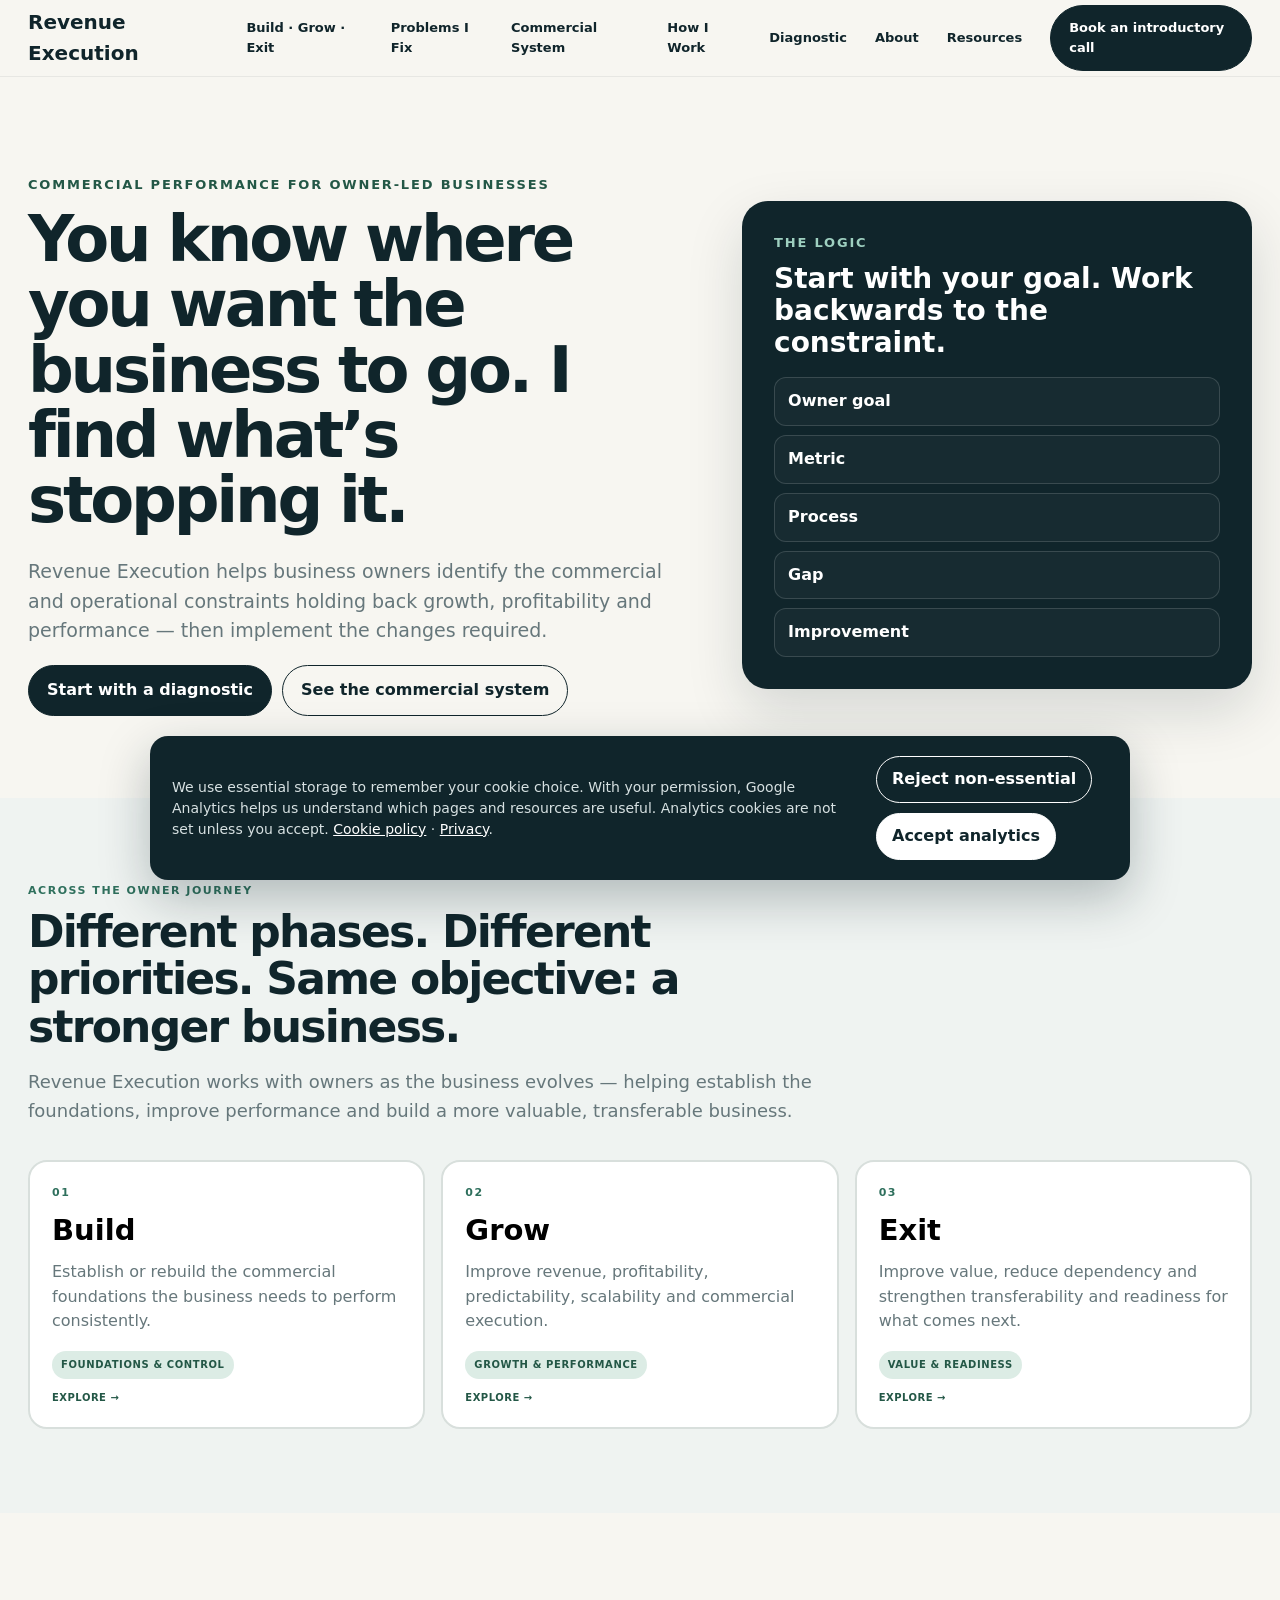
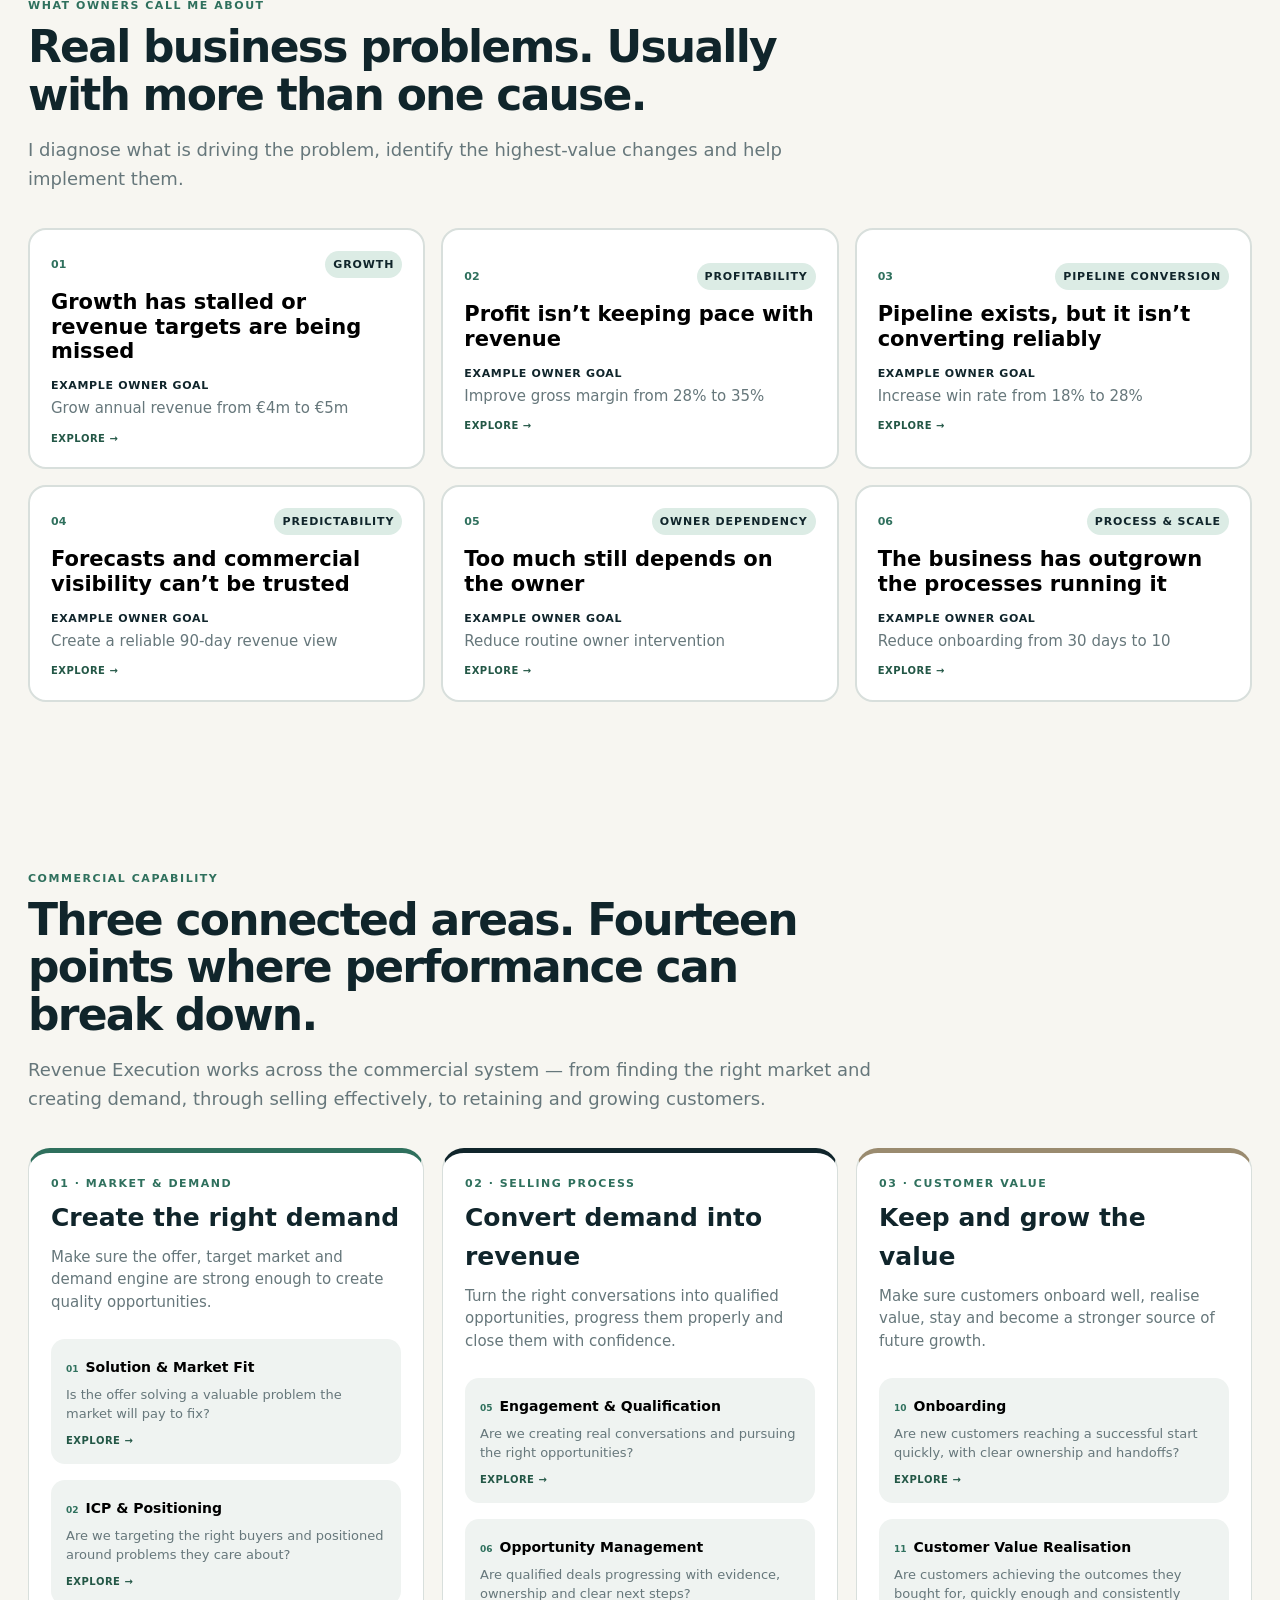
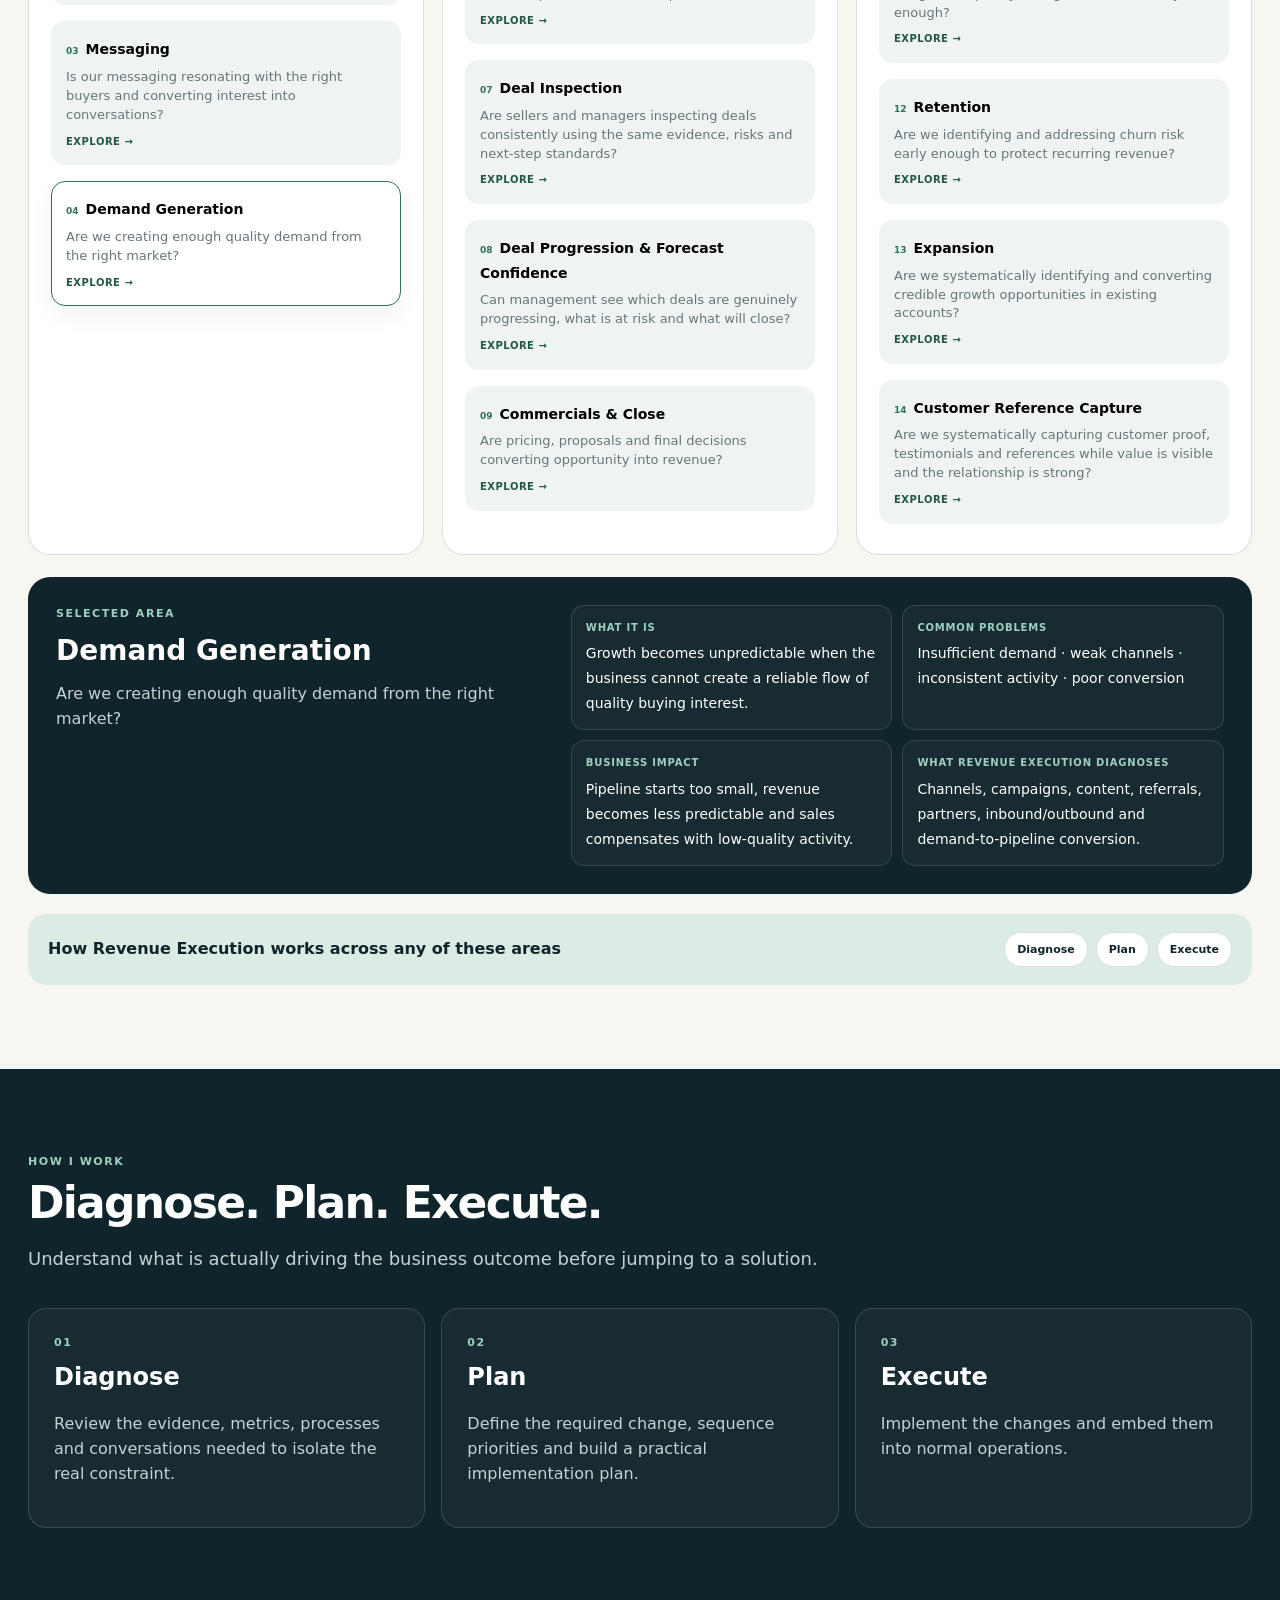
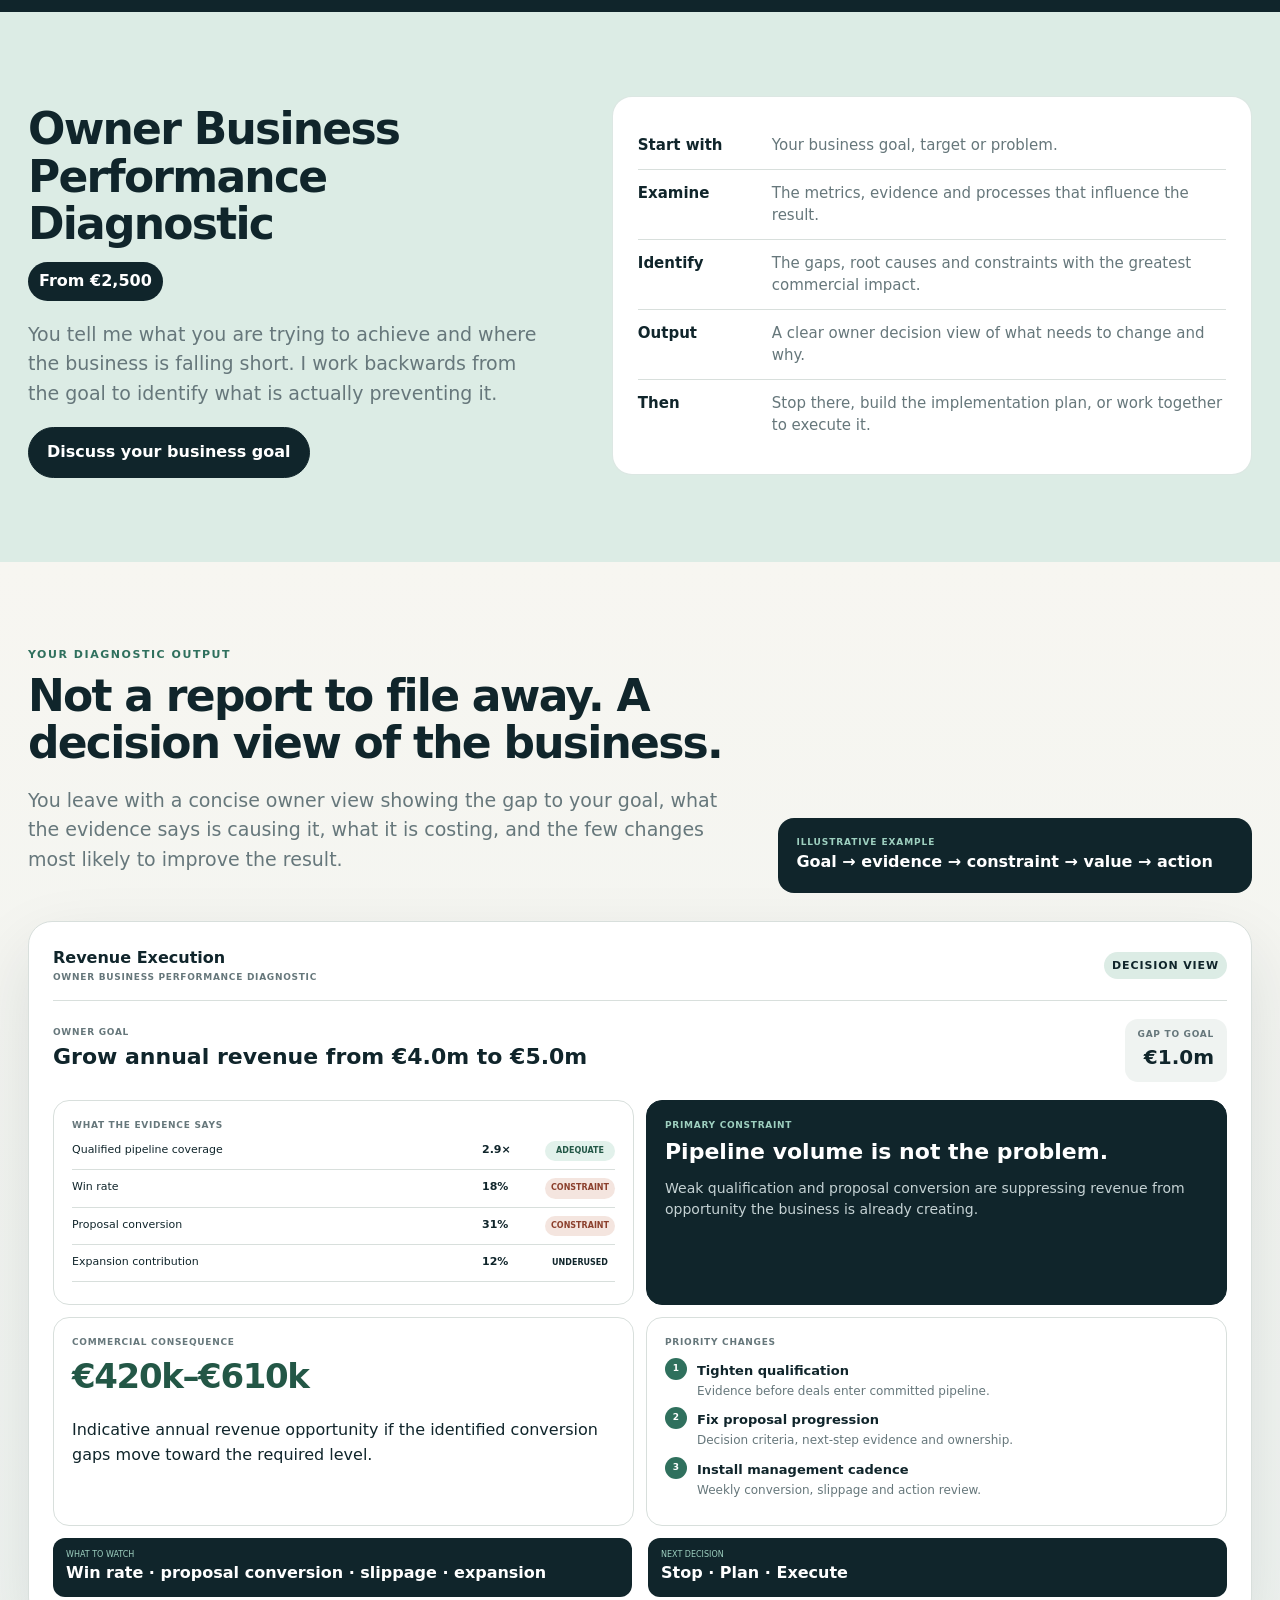
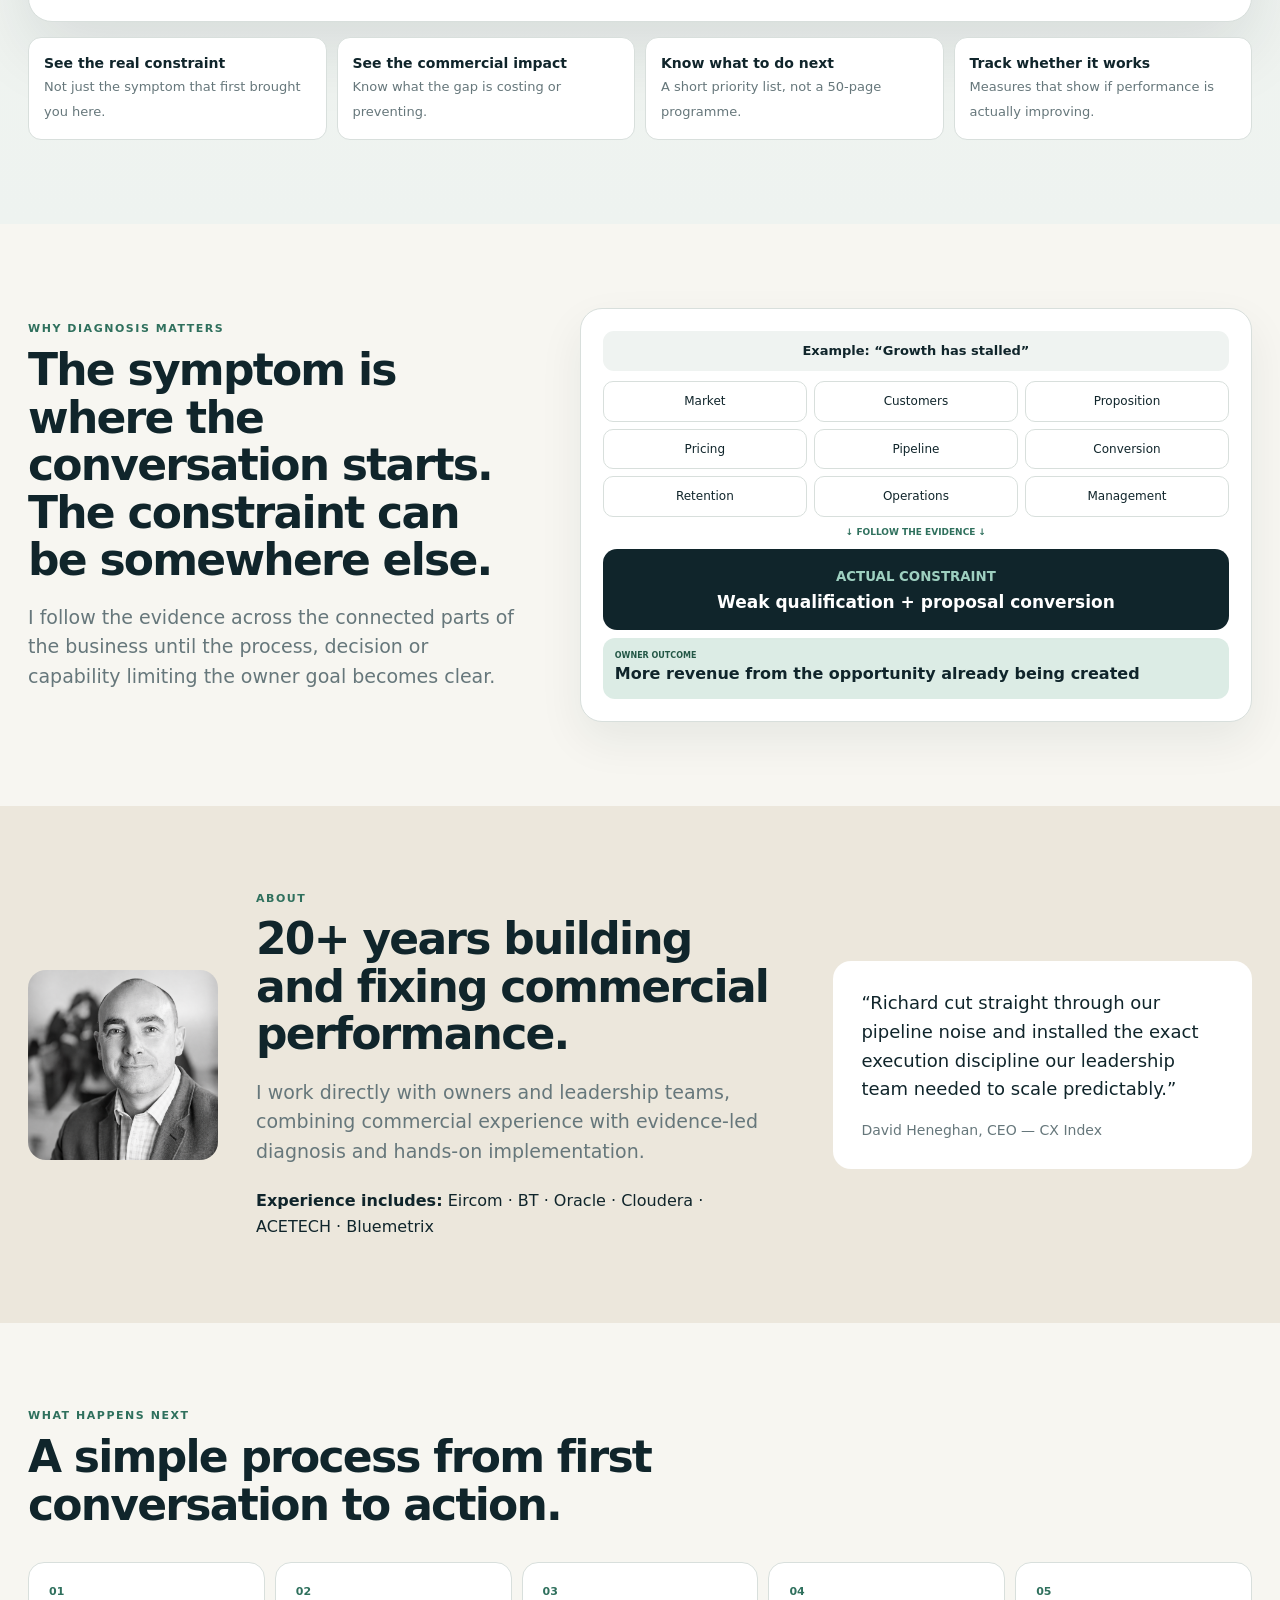
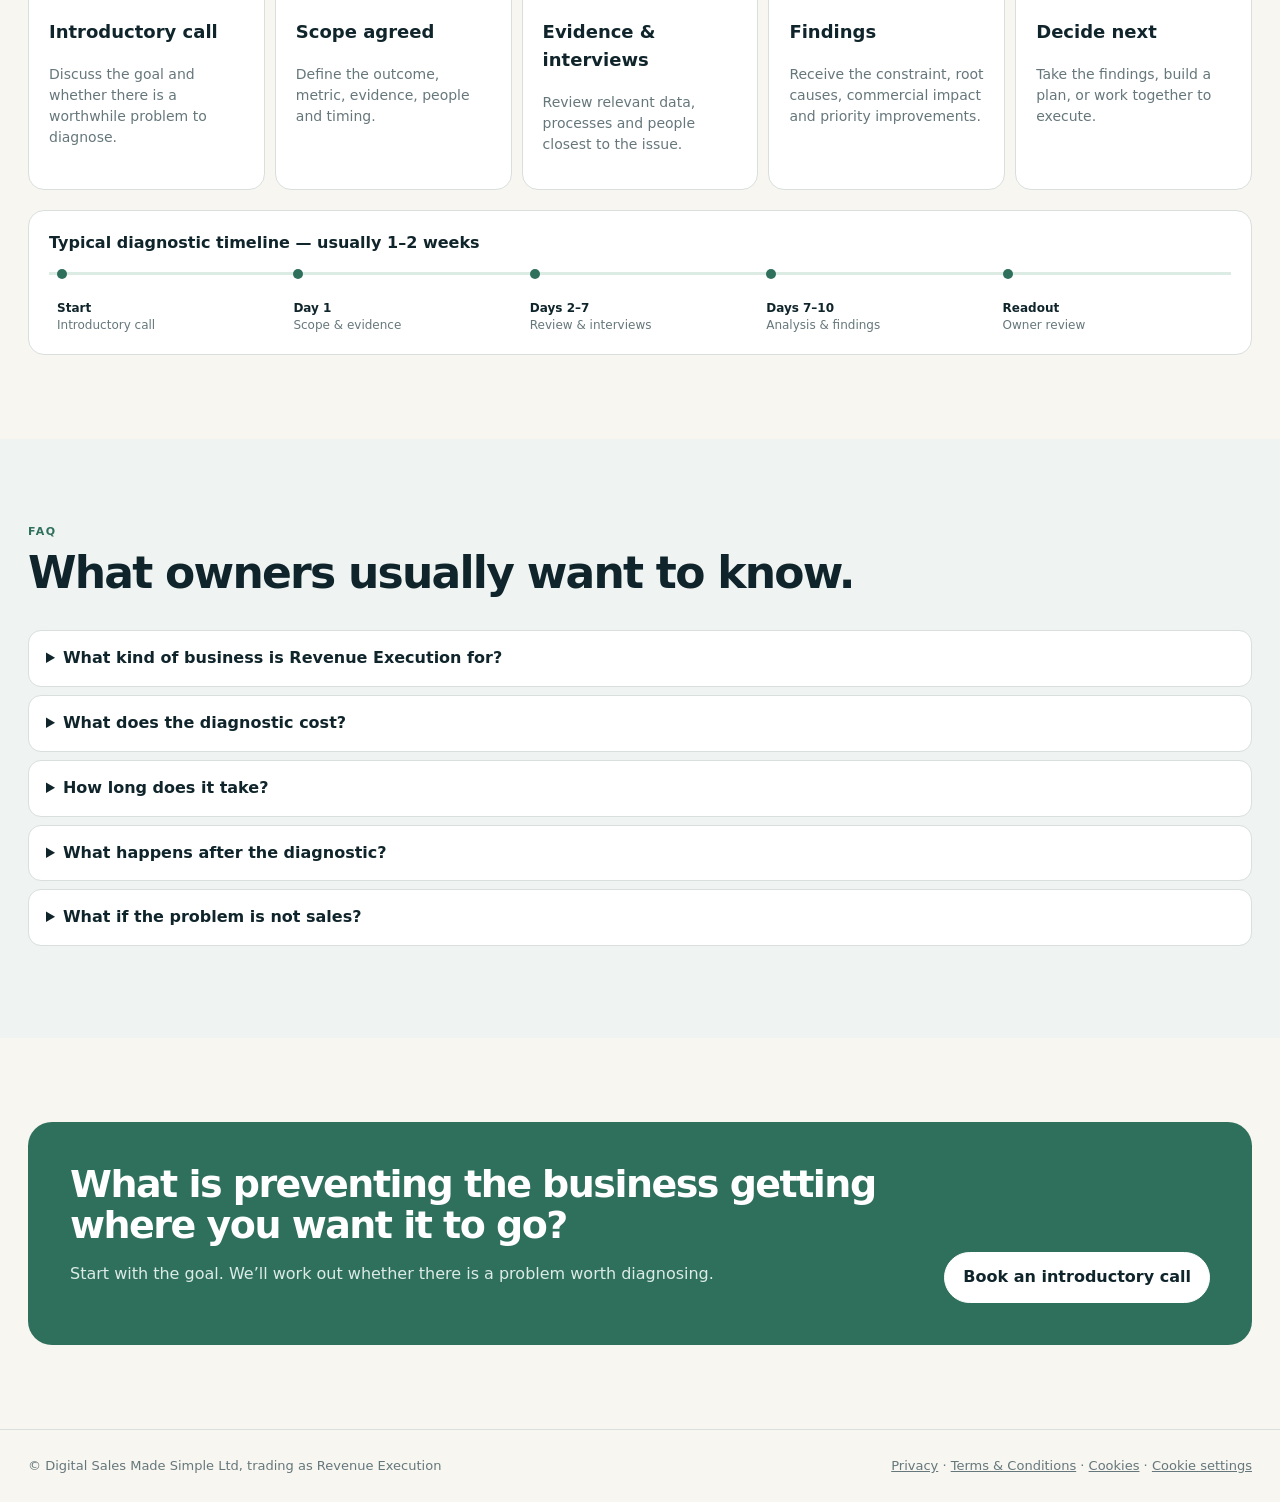
==== commit 974f9a38: "Owner website V22: add customer reference capture" ====
--- a/index.html
+++ b/index.html
@@ -1,5 +1,5 @@
 <!doctype html>
-<!-- Revenue Execution Owner Website V20 -->
+<!-- Revenue Execution Owner Website V22 -->
 <html lang="en">
 <head>
 <meta charset="utf-8">
@@ -143,7 +143,7 @@
 </div></section>
 
 <section class="commercial" id="commercial"><div class="wrap">
-<div class="head"><div class="ey">Commercial capability</div><h2>Three connected areas. Thirteen points where performance can break down.</h2>
+<div class="head"><div class="ey">Commercial capability</div><h2>Three connected areas. Fourteen points where performance can break down.</h2>
 <p>Revenue Execution works across the commercial system — from finding the right market and creating demand, through selling effectively, to retaining and growing customers.</p></div>
 
 <div class="zones">
@@ -173,6 +173,7 @@
 <button class="stage" data-i="10"><span class="n">11</span><b>Customer Value Realisation</b><small>Are customers achieving the outcomes they bought for, quickly enough and consistently enough?</small><span class="explore">Explore →</span></button>
 <button class="stage" data-i="11"><span class="n">12</span><b>Retention</b><small>Are we identifying and addressing churn risk early enough to protect recurring revenue?</small><span class="explore">Explore →</span></button>
 <button class="stage" data-i="12"><span class="n">13</span><b>Expansion</b><small>Are we systematically identifying and converting credible growth opportunities in existing accounts?</small><span class="explore">Explore →</span></button>
+<button class="stage" data-i="13"><span class="n">14</span><b>Customer Reference Capture</b><small>Are we systematically capturing customer proof, testimonials and references while value is visible and the relationship is strong?</small><span class="explore">Explore →</span></button>
 </div>
 </div>
 
@@ -320,7 +321,8 @@
 ["Onboarding","Are new customers reaching a successful start quickly, with clear ownership and handoffs?","A strong customer relationship begins with a controlled handoff from sale to delivery and a fast path to first value.","Poor handoffs · slow implementation · unclear ownership · repeated customer effort · early friction","Time-to-value increases, confidence falls and avoidable churn risk begins immediately after the sale.","Sales-to-delivery handoff, onboarding workflow, ownership, milestones, customer effort and time-to-first-value."],
 ["Customer Value Realisation","Are customers achieving the outcomes they bought for, quickly enough and consistently enough?","Customer value realisation makes the promised commercial outcome visible and measurable after the sale.","Unclear success measures · low adoption · no outcome tracking · weak value reviews · poor proof","Retention weakens, references are harder to earn and expansion conversations lack evidence of delivered value.","Success outcomes, adoption, usage and outcome evidence, governance, value reviews and proof of realised value."],
 ["Retention","Are we identifying and addressing churn risk early enough to protect recurring revenue?","Retention depends on recognising changes in customer health before renewal risk becomes unavoidable.","Late risk detection · weak engagement · unresolved issues · renewal surprises · no save plan","Recurring revenue erodes, acquisition has to work harder and customer lifetime value falls.","Customer health, engagement, risk signals, renewal process, save actions, churn reasons and retention trends."],
-["Expansion","Are we systematically identifying and converting credible growth opportunities in existing accounts?","Expansion turns proven customer value into additional revenue where there is a legitimate unmet need or wider use case.","No account growth plan · weak cross-sell visibility · reactive renewals · poor stakeholder coverage","Existing-customer revenue is underused and growth becomes overly dependent on new-logo acquisition.","Account potential, whitespace, stakeholder coverage, expansion triggers, opportunity creation and expansion conversion."]
+["Expansion","Are we systematically identifying and converting credible growth opportunities in existing accounts?","Expansion turns proven customer value into additional revenue where there is a legitimate unmet need or wider use case.","No account growth plan · weak cross-sell visibility · reactive renewals · poor stakeholder coverage","Existing-customer revenue is underused and growth becomes overly dependent on new-logo acquisition.","Account potential, whitespace, stakeholder coverage, expansion triggers, opportunity creation and expansion conversion."],
+["Customer Reference Capture","Are we systematically capturing customer proof, testimonials and references while value is visible and the relationship is strong?","Customer reference capture turns delivered value into credible proof that supports future selling and strengthens buyer trust.","No reference process · requests made too late · weak proof · reliance on a few advocates · unclear permissions","Strong customer outcomes remain invisible, sales lacks credible proof and new-business conversion becomes harder than it needs to be.","Reference eligibility, timing, permissions, evidence capture, testimonial and case-study process, ownership and reuse."]
 ]
 const comdetail=document.getElementById("comdetail");
 const buttons=[...document.querySelectorAll(".stage")];
